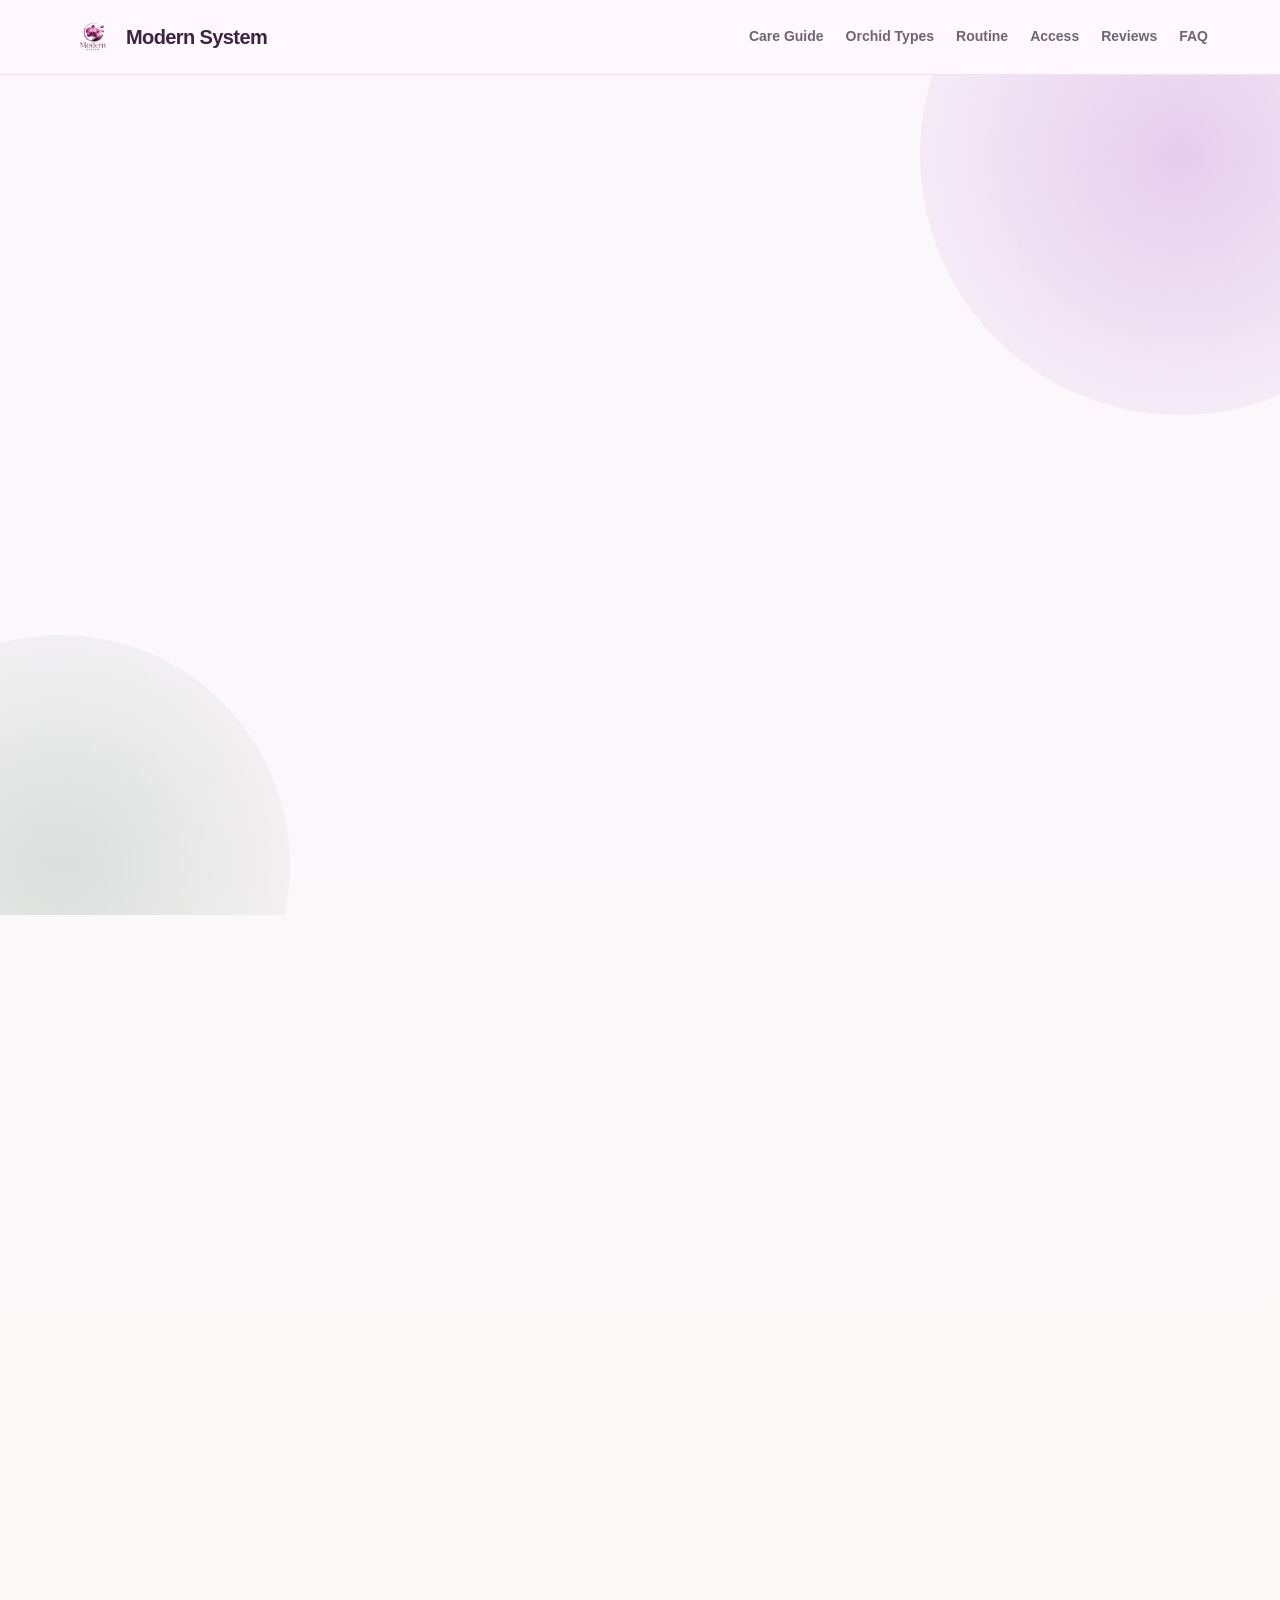
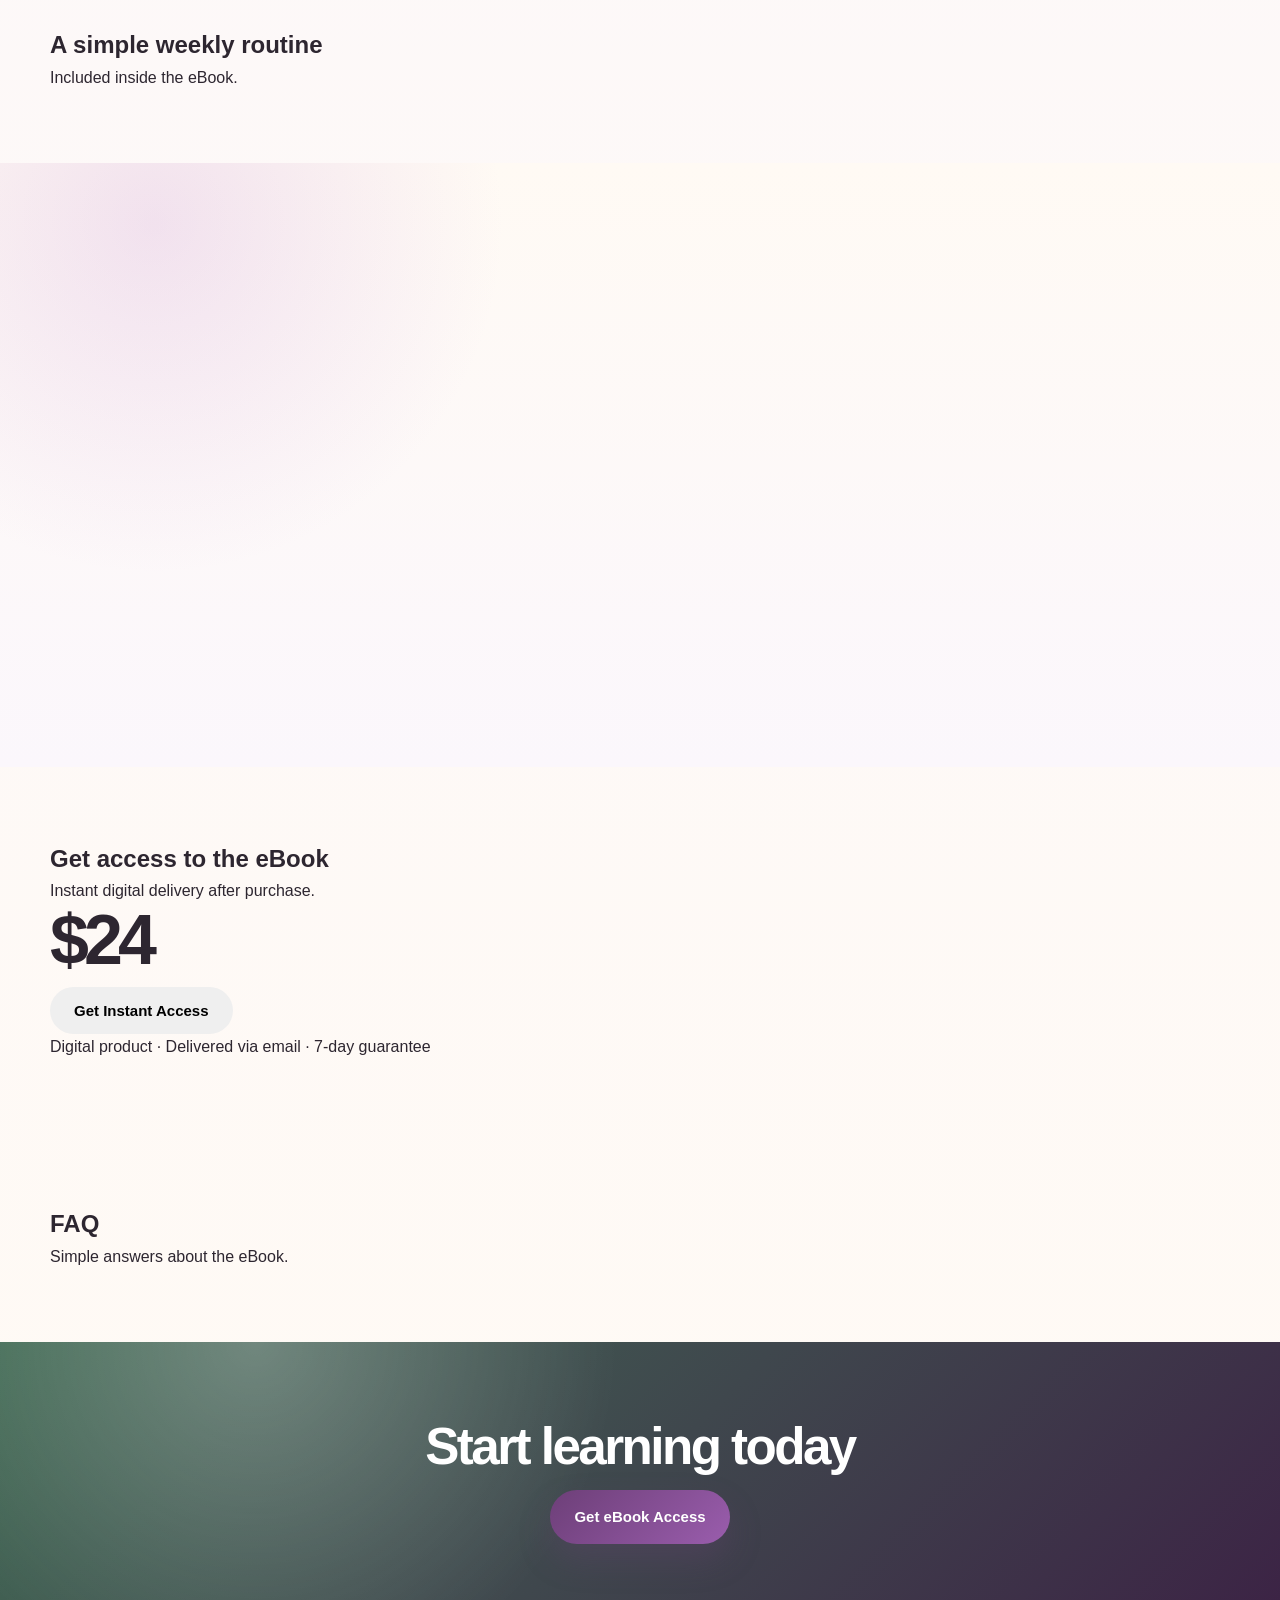
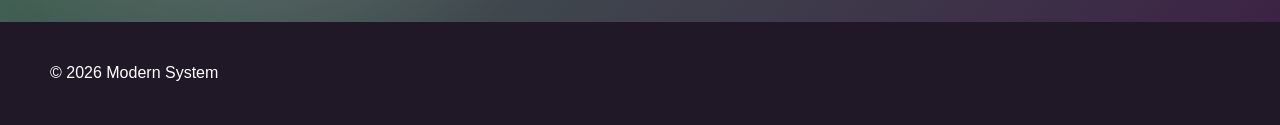
==== index.html @ da3f7a37 "Update index.html" ====
<!DOCTYPE html>
<html lang="en">
<head>
  <meta charset="UTF-8" />
  <meta name="viewport" content="width=device-width, initial-scale=1.0, viewport-fit=cover" />
  <title>Modern System</title>
  <meta name="description" content="Modern System is a digital orchid care eBook with simple and practical guidance for beginners, available for $24." />

<script type="text/javascript" src="https://www.digistore24.com/trusted-badge/45695/fvZMFjvYJldO67O/salespage"></script>

  <link rel="stylesheet" href="styles.css">
</head>

<body>
<header class="topbar">
<nav class="nav">
<a href="#" class="brand">
<img src="./logo.png" style="height:42px;">
<span>Modern System</span>
</a>

<div class="nav-links">
<a href="#care">Care Guide</a>
<a href="#types">Orchid Types</a>
<a href="#routine">Routine</a>
<a href="#access">Access</a>
<a href="#proof">Reviews</a>
<a href="#faq">FAQ</a>
</div>
</nav>
</header>

<main>

<section class="hero">
<div class="hero-inner">

<div class="reveal">
<div class="eyebrow">📘 Digital Orchid Care eBook</div>

<h1>A practical orchid care eBook inspired by classic cultivation books.</h1>

<p>
Modern System is a structured digital eBook that brings together simple orchid care principles in one clean, beginner-friendly format — helping you understand watering, light, roots, blooming, and weekly care without confusion.
</p>

<div class="hero-actions">
<a href="#access" class="btn btn-primary">Get eBook Access for $24 →</a>
<a href="#care" class="btn btn-secondary">Preview the eBook</a>
</div>

<div class="trust-row">
<div class="trust-item">
<strong>$24</strong>
<span>One-time access</span>
</div>

<div class="trust-item">
<strong>eBook</strong>
<span>Digital format</span>
</div>

<div class="trust-item">
<strong>Simple</strong>
<span>Beginner-friendly</span>
</div>
</div>
</div>

<div class="orchid-card reveal">
<div class="floating-note">
<strong>A clear eBook for everyday orchid care.</strong>
Learn the essential principles in a simple and practical routine.
</div>
</div>

</div>
</section>

<!-- CARE -->
<section id="care">
<div class="wrap">
<div class="section-title center reveal">
<h2>Essential orchid care pillars</h2>
<p>Simple foundations explained inside the eBook.</p>
</div>

<div class="grid-3">
<article class="info-card reveal"><div class="icon">☀️</div><h3>Light</h3></article>
<article class="info-card reveal"><div class="icon">💧</div><h3>Water</h3></article>
<article class="info-card reveal"><div class="icon">🌬️</div><h3>Airflow</h3></article>
<article class="info-card reveal"><div class="icon">🌿</div><h3>Roots</h3></article>
<article class="info-card reveal"><div class="icon">🌡️</div><h3>Temperature</h3></article>
<article class="info-card reveal"><div class="icon">✨</div><h3>Consistency</h3></article>
</div>
</div>
</section>

<!-- ROUTINE -->
<section id="routine">
<div class="wrap">
<h2>A simple weekly routine</h2>
<p>Included inside the eBook.</p>
</div>
</section>

<!-- SOCIAL PROOF (REINSERIDO) -->
<section id="proof" class="social-proof">
<div class="wrap">

<div class="section-title center reveal">
<h2>Real impressions from orchid lovers</h2>
<p>People using the eBook report simpler and more confident care routines.</p>
</div>

<div class="proof-stats">
<div class="proof-stat reveal"><strong>4.9/5</strong><span>Average rating</span></div>
<div class="proof-stat reveal"><strong>2,800+</strong><span>Users</span></div>
<div class="proof-stat reveal"><strong>92%</strong><span>Better routine</span></div>
<div class="proof-stat reveal"><strong>7 Days</strong><span>Learning curve</span></div>
</div>

<div class="testimonials">

<article class="testimonial-card reveal">
<div class="stars">★★★★★</div>
<p>“This eBook made everything clear. I finally understand how to care for my orchid.”</p>
<b>Emily Carter</b>
</article>

<article class="testimonial-card reveal">
<div class="stars">★★★★★</div>
<p>“The watering section alone was worth it. My plant improved a lot.”</p>
<b>Michael Reed</b>
</article>

<article class="testimonial-card reveal">
<div class="stars">★★★★★</div>
<p>“Very simple and organized. Feels like a real guide you can follow.”</p>
<b>Sophia Bennett</b>
</article>

</div>

</div>
</section>

<!-- ACCESS -->
<section id="access">
<div class="wrap">

<h2>Get access to the eBook</h2>

<p>Instant digital delivery after purchase.</p>

<div class="price">$24</div>

<button class="btn">Get Instant Access</button>

<p>Digital product · Delivered via email · 7-day guarantee</p>

</div>
</section>

<!-- FAQ -->
<section id="faq">
<div class="wrap">
<h2>FAQ</h2>
<p>Simple answers about the eBook.</p>
</div>
</section>

<!-- CTA -->
<section class="cta-band">
<div class="wrap">
<h2>Start learning today</h2>
<a href="#access" class="btn btn-primary">Get eBook Access</a>
</div>
</section>

</main>

<footer>
<div class="footer-inner">
<span>© 2026 Modern System</span>
</div>
</footer>

</body>
</html>
---- styles.css ----
:root {
      --primary: #6d3f78;
      --primary-dark: #3c2345;
      --accent: #c894d8;
      --soft: #fbf7fc;
      --cream: #fffaf4;
      --text: #2d2630;
      --muted: #6f6473;
      --white: #ffffff;
      --green: #426b55;
      --shadow: 0 20px 55px rgba(61, 35, 69, 0.14);
      --radius: 24px;
    }

    * {
      box-sizing: border-box;
      margin: 0;
      padding: 0;
    }

    html {
      scroll-behavior: smooth;
    }

    body {
      font-family: Inter, Arial, sans-serif;
      color: var(--text);
      background: linear-gradient(180deg, var(--soft), var(--cream));
      line-height: 1.65;
    }

    a {
      color: inherit;
      text-decoration: none;
    }

    .topbar {
      position: sticky;
      top: 0;
      z-index: 50;
      backdrop-filter: blur(18px);
      background: rgba(255, 250, 255, 0.86);
      border-bottom: 1px solid rgba(109, 63, 120, 0.12);
    }

    .nav {
      max-width: 1180px;
      margin: 0 auto;
      padding: 16px 22px;
      display: flex;
      align-items: center;
      justify-content: space-between;
      gap: 18px;
    }

    .brand {
      display: flex;
      align-items: center;
      gap: 12px;
      font-weight: 800;
      letter-spacing: -0.03em;
      color: var(--primary-dark);
      font-size: 20px;
    }

    .brand-mark {
      width: 42px;
      height: 42px;
      border-radius: 50%;
      display: grid;
      place-items: center;
      background: radial-gradient(circle at 30% 30%, #f5d2ff, #7a4388);
      box-shadow: 0 8px 22px rgba(109, 63, 120, 0.25);
      color: white;
      font-size: 22px;
    }

    .nav-links {
      display: flex;
      align-items: center;
      gap: 22px;
      font-size: 14px;
      color: var(--muted);
      font-weight: 600;
    }

    .nav-links a:hover {
      color: var(--primary);
    }

    .hero {
      position: relative;
      overflow: hidden;
      padding: 86px 22px 70px;
    }

    .hero::before {
      content: "";
      position: absolute;
      width: 520px;
      height: 520px;
      right: -160px;
      top: -180px;
      border-radius: 999px;
      background: radial-gradient(circle, rgba(200, 148, 216, 0.42), rgba(200, 148, 216, 0));
      pointer-events: none;
    }

    .hero::after {
      content: "";
      position: absolute;
      width: 460px;
      height: 460px;
      left: -170px;
      bottom: -180px;
      border-radius: 999px;
      background: radial-gradient(circle, rgba(66, 107, 85, 0.18), rgba(66, 107, 85, 0));
      pointer-events: none;
    }

    .hero-inner {
      max-width: 1180px;
      margin: 0 auto;
      position: relative;
      display: grid;
      grid-template-columns: 1.08fr 0.92fr;
      gap: 42px;
      align-items: center;
    }

    .eyebrow {
      display: inline-flex;
      align-items: center;
      gap: 8px;
      padding: 8px 14px;
      border-radius: 999px;
      background: rgba(109, 63, 120, 0.09);
      color: var(--primary);
      font-weight: 800;
      font-size: 13px;
      margin-bottom: 18px;
    }

    h1 {
      font-size: clamp(42px, 6vw, 72px);
      line-height: 0.96;
      letter-spacing: -0.07em;
      color: var(--primary-dark);
      margin-bottom: 22px;
    }

    .hero p {
      font-size: 19px;
      color: var(--muted);
      max-width: 650px;
      margin-bottom: 28px;
    }

    .hero-actions {
      display: flex;
      gap: 14px;
      flex-wrap: wrap;
      align-items: center;
      margin-bottom: 34px;
    }

    .btn {
      border: none;
      cursor: pointer;
      border-radius: 999px;
      padding: 15px 24px;
      font-weight: 800;
      font-size: 15px;
      display: inline-flex;
      align-items: center;
      gap: 9px;
      transition: transform .2s ease, box-shadow .2s ease, background .2s ease;
    }

    .btn:hover {
      transform: translateY(-2px);
    }

    .btn-primary {
      background: linear-gradient(135deg, var(--primary), #9a5dad);
      color: white;
      box-shadow: 0 16px 32px rgba(109, 63, 120, 0.28);
    }

    .btn-secondary {
      background: white;
      color: var(--primary-dark);
      border: 1px solid rgba(109, 63, 120, 0.14);
    }

    .trust-row {
      display: grid;
      grid-template-columns: repeat(3, minmax(0, 1fr));
      gap: 14px;
      max-width: 650px;
    }

    .trust-item {
      background: rgba(255, 255, 255, 0.75);
      border: 1px solid rgba(109, 63, 120, 0.10);
      padding: 16px;
      border-radius: 18px;
      box-shadow: 0 10px 30px rgba(61, 35, 69, 0.07);
    }

    .trust-item strong {
      display: block;
      color: var(--primary-dark);
      font-size: 20px;
      line-height: 1;
      margin-bottom: 6px;
    }

    .trust-item span {
      color: var(--muted);
      font-size: 13px;
      font-weight: 600;
    }

    .orchid-card {
      position: relative;
      min-height: 560px;
      border-radius: 36px;
      background:
        linear-gradient(180deg, rgba(255,255,255,0.20), rgba(255,255,255,0)),
        radial-gradient(circle at 50% 10%, #f6d7ff, #8f56a0 45%, #44264e 100%);
      box-shadow: var(--shadow);
      overflow: hidden;
      display: grid;
      place-items: center;
      padding: 24px;
    }

    .orchid-illustration {
      position: relative;
      width: min(360px, 90%);
      height: 430px;
    }

    .stem {
      position: absolute;
      width: 7px;
      height: 330px;
      background: linear-gradient(#9cc4a9, #315d43);
      left: 50%;
      bottom: 30px;
      transform: translateX(-50%) rotate(-5deg);
      border-radius: 999px;
    }

    .leaf {
      position: absolute;
      width: 150px;
      height: 58px;
      background: linear-gradient(135deg, #588866, #264d38);
      border-radius: 100% 0 100% 0;
      bottom: 70px;
      left: 45px;
      transform: rotate(-18deg);
      box-shadow: 0 16px 30px rgba(0,0,0,.18);
    }

    .leaf.two {
      left: auto;
      right: 50px;
      bottom: 112px;
      transform: rotate(205deg);
    }

    .flower {
      position: absolute;
      width: 176px;
      height: 176px;
      left: 50%;
      transform: translateX(-50%);
      top: 42px;
      animation: float 4s ease-in-out infinite;
    }

    .flower.small {
      transform: translateX(-50%) scale(.72);
      top: 220px;
      left: 68%;
      animation-delay: .8s;
    }

    .petal {
      position: absolute;
      width: 84px;
      height: 116px;
      background: radial-gradient(circle at 45% 35%, #fff, #f0b8ff 55%, #a75db6);
      border-radius: 80% 20% 80% 20%;
      left: 45px;
      top: 15px;
      transform-origin: 50% 80%;
      box-shadow: inset 0 -12px 26px rgba(107, 43, 122, 0.18);
    }

    .p1 { transform: rotate(0deg) translateY(-32px); }
    .p2 { transform: rotate(72deg) translateY(-32px); }
    .p3 { transform: rotate(144deg) translateY(-32px); }
    .p4 { transform: rotate(216deg) translateY(-32px); }
    .p5 { transform: rotate(288deg) translateY(-32px); }

    .flower-center {
      position: absolute;
      width: 54px;
      height: 54px;
      border-radius: 50%;
      background: radial-gradient(circle, #ffd6ec, #7a2d8d);
      left: 61px;
      top: 63px;
      border: 4px solid rgba(255,255,255,.65);
    }

    @keyframes float {
      0%, 100% { transform: translateX(-50%) translateY(0); }
      50% { transform: translateX(-50%) translateY(-12px); }
    }

    .floating-note {
      position: absolute;
      left: 24px;
      bottom: 24px;
      right: 24px;
      border-radius: 22px;
      padding: 18px;
      background: rgba(255,255,255,.87);
      backdrop-filter: blur(14px);
      box-shadow: 0 18px 35px rgba(0,0,0,.18);
      color: var(--primary-dark);
    }

    .floating-note strong {
      display: block;
      margin-bottom: 4px;
    }

    section {
      padding: 72px 22px;
    }

    .wrap {
      max-width: 1180px;
      margin: 0 auto;
    }

    .section-title {
      max-width: 760px;
      margin-bottom: 34px;
    }

    .section-title.center {
      text-align: center;
      margin: 0 auto 38px;
    }

    .section-title h2 {
      color: var(--primary-dark);
      font-size: clamp(30px, 4vw, 48px);
      line-height: 1.05;
      letter-spacing: -0.045em;
      margin-bottom: 14px;
    }

    .section-title p {
      color: var(--muted);
      font-size: 17px;
    }

    .grid-3 {
      display: grid;
      grid-template-columns: repeat(3, 1fr);
      gap: 22px;
    }

    .info-card {
      background: white;
      border-radius: var(--radius);
      padding: 28px;
      box-shadow: 0 14px 38px rgba(61, 35, 69, 0.08);
      border: 1px solid rgba(109, 63, 120, 0.08);
      transition: transform .2s ease, box-shadow .2s ease;
    }

    .info-card:hover {
      transform: translateY(-5px);
      box-shadow: var(--shadow);
    }

    .icon {
      width: 52px;
      height: 52px;
      border-radius: 16px;
      display: grid;
      place-items: center;
      background: rgba(109, 63, 120, 0.10);
      color: var(--primary);
      font-size: 25px;
      margin-bottom: 18px;
    }

    .info-card h3 {
      color: var(--primary-dark);
      font-size: 21px;
      margin-bottom: 8px;
      letter-spacing: -0.02em;
    }

    .info-card p {
      color: var(--muted);
      font-size: 15px;
    }

    .split {
      display: grid;
      grid-template-columns: .9fr 1.1fr;
      gap: 34px;
      align-items: center;
    }

    .panel {
      background: white;
      border-radius: 32px;
      padding: 34px;
      box-shadow: var(--shadow);
      border: 1px solid rgba(109, 63, 120, 0.08);
    }

    .check-list {
      display: grid;
      gap: 16px;
      margin-top: 22px;
    }

    .check {
      display: grid;
      grid-template-columns: 34px 1fr;
      gap: 12px;
      align-items: start;
      color: var(--muted);
    }

    .check b {
      color: var(--text);
    }

    .check span:first-child {
      width: 34px;
      height: 34px;
      border-radius: 50%;
      background: rgba(66, 107, 85, 0.12);
      color: var(--green);
      display: grid;
      place-items: center;
      font-weight: 900;
    }

    .timeline {
      display: grid;
      gap: 18px;
    }

    .step {
      display: grid;
      grid-template-columns: 64px 1fr;
      gap: 18px;
      align-items: start;
      background: rgba(255,255,255,.78);
      border: 1px solid rgba(109, 63, 120, 0.10);
      border-radius: 22px;
      padding: 20px;
    }

    .number {
      width: 54px;
      height: 54px;
      border-radius: 18px;
      display: grid;
      place-items: center;
      background: linear-gradient(135deg, var(--primary), #a96fbb);
      color: white;
      font-weight: 900;
      box-shadow: 0 12px 22px rgba(109, 63, 120, 0.25);
    }

    .step h3 {
      color: var(--primary-dark);
      margin-bottom: 4px;
      font-size: 19px;
    }

    .step p {
      color: var(--muted);
      font-size: 15px;
    }

    .species {
      background: linear-gradient(135deg, #392142, #6d3f78);
      color: white;
    }

    .species .section-title h2,
    .species .section-title p {
      color: white;
    }

    .species-grid {
      display: grid;
      grid-template-columns: repeat(4, 1fr);
      gap: 18px;
    }

    .species-card {
      background: rgba(255,255,255,.10);
      border: 1px solid rgba(255,255,255,.18);
      border-radius: 24px;
      padding: 24px;
      backdrop-filter: blur(12px);
    }

    .species-card .emoji {
      font-size: 34px;
      margin-bottom: 14px;
    }

    .species-card h3 {
      font-size: 19px;
      margin-bottom: 8px;
    }

    .species-card p {
      color: rgba(255,255,255,.78);
      font-size: 14px;
    }



    .access-section {
      background:
        radial-gradient(circle at 80% 10%, rgba(200, 148, 216, 0.20), transparent 30%),
        linear-gradient(180deg, #ffffff, #fbf7fc);
    }

    .access-box {
      max-width: 980px;
      margin: 0 auto;
      background: white;
      border-radius: 34px;
      box-shadow: var(--shadow);
      border: 1px solid rgba(109, 63, 120, 0.10);
      overflow: hidden;
      display: grid;
      grid-template-columns: 1fr 0.9fr;
    }

    .access-content {
      padding: 42px;
    }

    .access-content h2 {
      color: var(--primary-dark);
      font-size: clamp(32px, 4vw, 48px);
      line-height: 1.05;
      letter-spacing: -0.05em;
      margin-bottom: 14px;
    }

    .access-content p {
      color: var(--muted);
      font-size: 16px;
      margin-bottom: 22px;
    }

    .access-list {
      display: grid;
      gap: 13px;
      margin-top: 20px;
    }

    .access-list div {
      display: grid;
      grid-template-columns: 30px 1fr;
      gap: 10px;
      color: var(--muted);
      font-size: 15px;
      align-items: start;
    }

    .access-list span {
      width: 30px;
      height: 30px;
      border-radius: 50%;
      background: rgba(66, 107, 85, 0.12);
      color: var(--green);
      display: grid;
      place-items: center;
      font-weight: 900;
    }

    .price-panel {
      padding: 42px;
      background:
        radial-gradient(circle at 30% 10%, rgba(255,255,255,.28), transparent 32%),
        linear-gradient(135deg, var(--primary), #9a5dad);
      color: white;
      display: flex;
      flex-direction: column;
      justify-content: center;
    }

    .price-label {
      display: inline-flex;
      width: fit-content;
      padding: 8px 12px;
      border-radius: 999px;
      background: rgba(255,255,255,.14);
      border: 1px solid rgba(255,255,255,.20);
      font-size: 13px;
      font-weight: 800;
      margin-bottom: 18px;
    }

    .price {
      font-size: 70px;
      line-height: 1;
      font-weight: 900;
      letter-spacing: -0.07em;
      margin-bottom: 12px;
    }

    .price-panel p {
      color: rgba(255,255,255,.82);
      margin-bottom: 24px;
    }

    .price-panel .btn {
      justify-content: center;
      background: white;
      color: var(--primary);
      box-shadow: 0 18px 36px rgba(0,0,0,.18);
    }

    .safe-note {
      margin-top: 16px;
      color: rgba(255,255,255,.75);
      font-size: 13px;
      text-align: center;
    }

    .social-proof {
      background:
        radial-gradient(circle at 12% 10%, rgba(200, 148, 216, 0.24), transparent 28%),
        linear-gradient(180deg, #fffaf4, #fbf7fc);
    }

    .proof-stats {
      display: grid;
      grid-template-columns: repeat(4, 1fr);
      gap: 16px;
      margin-bottom: 30px;
    }

    .proof-stat {
      background: white;
      border-radius: 22px;
      padding: 22px;
      text-align: center;
      border: 1px solid rgba(109, 63, 120, 0.10);
      box-shadow: 0 14px 36px rgba(61, 35, 69, 0.07);
    }

    .proof-stat strong {
      display: block;
      color: var(--primary-dark);
      font-size: 30px;
      line-height: 1;
      letter-spacing: -0.04em;
      margin-bottom: 8px;
    }

    .proof-stat span {
      color: var(--muted);
      font-size: 13px;
      font-weight: 700;
    }

    .testimonials {
      display: grid;
      grid-template-columns: repeat(3, 1fr);
      gap: 22px;
    }

    .testimonial-card {
      position: relative;
      background: white;
      border-radius: 26px;
      padding: 26px;
      border: 1px solid rgba(109, 63, 120, 0.10);
      box-shadow: 0 18px 45px rgba(61, 35, 69, 0.08);
      overflow: hidden;
    }

    .testimonial-card::before {
      content: "“";
      position: absolute;
      right: 20px;
      top: -18px;
      color: rgba(109, 63, 120, 0.10);
      font-size: 110px;
      font-family: Georgia, serif;
      line-height: 1;
    }

    .stars {
      color: #c48a2c;
      letter-spacing: 2px;
      font-size: 15px;
      margin-bottom: 14px;
    }

    .testimonial-card p {
      color: var(--muted);
      font-size: 15px;
      position: relative;
      z-index: 1;
      margin-bottom: 20px;
    }

    .customer {
      display: flex;
      align-items: center;
      gap: 12px;
      position: relative;
      z-index: 1;
    }

    .avatar {
      width: 48px;
      height: 48px;
      border-radius: 50%;
      display: grid;
      place-items: center;
      color: white;
      font-weight: 900;
      background: linear-gradient(135deg, var(--primary), var(--accent));
      box-shadow: 0 10px 20px rgba(109, 63, 120, 0.22);
    }

    .customer b {
      display: block;
      color: var(--primary-dark);
      line-height: 1.1;
    }

    .customer span {
      color: var(--muted);
      font-size: 13px;
    }

    .proof-highlight {
      margin-top: 24px;
      padding: 24px;
      border-radius: 26px;
      background: linear-gradient(135deg, rgba(109, 63, 120, 0.10), rgba(66, 107, 85, 0.10));
      border: 1px solid rgba(109, 63, 120, 0.12);
      display: grid;
      grid-template-columns: 56px 1fr;
      gap: 16px;
      align-items: center;
    }

    .proof-highlight-icon {
      width: 56px;
      height: 56px;
      border-radius: 18px;
      display: grid;
      place-items: center;
      background: white;
      color: var(--primary);
      font-size: 27px;
      box-shadow: 0 12px 26px rgba(61, 35, 69, 0.08);
    }

    .proof-highlight strong {
      color: var(--primary-dark);
      display: block;
      margin-bottom: 4px;
      font-size: 18px;
    }

    .proof-highlight p {
      color: var(--muted);
      font-size: 15px;
      margin: 0;
    }

    .faq {
      display: grid;
      gap: 14px;
      max-width: 880px;
      margin: 0 auto;
    }

    .faq-item {
      background: white;
      border-radius: 20px;
      border: 1px solid rgba(109, 63, 120, 0.10);
      box-shadow: 0 12px 30px rgba(61, 35, 69, 0.06);
      overflow: hidden;
    }

    .faq-question {
      width: 100%;
      background: none;
      border: none;
      padding: 20px 22px;
      text-align: left;
      color: var(--primary-dark);
      font-size: 16px;
      font-weight: 900;
      cursor: pointer;
      display: flex;
      justify-content: space-between;
      gap: 14px;
    }

    .faq-answer {
      display: none;
      padding: 0 22px 22px;
      color: var(--muted);
      font-size: 15px;
    }

    .faq-item.active .faq-answer {
      display: block;
    }

    .cta-band {
      padding: 78px 22px;
      background:
        radial-gradient(circle at 20% 0%, rgba(255,255,255,.25), transparent 34%),
        linear-gradient(135deg, var(--green), var(--primary-dark));
      color: white;
      text-align: center;
    }

    .cta-band h2 {
      font-size: clamp(32px, 4vw, 52px);
      letter-spacing: -0.05em;
      line-height: 1.05;
      max-width: 820px;
      margin: 0 auto 16px;
    }

    .cta-band p {
      max-width: 720px;
      margin: 0 auto 26px;
      color: rgba(255,255,255,.82);
      font-size: 17px;
    }

    footer {
      background: #211827;
      color: white;
      padding: 38px 22px;
    }

    .footer-inner {
      max-width: 1180px;
      margin: 0 auto;
      display: flex;
      align-items: center;
      justify-content: space-between;
      gap: 22px;
      flex-wrap: wrap;
    }

    .footer-links {
      display: flex;
      gap: 18px;
      flex-wrap: wrap;
    }

    .footer-links button {
      background: none;
      border: none;
      color: #e7c9ef;
      cursor: pointer;
      font-weight: 700;
    }

    .footer-links button:hover {
      color: white;
    }

    .copy {
      color: rgba(255,255,255,.62);
      font-size: 14px;
      margin-top: 6px;
    }

    .modal {
      position: fixed;
      inset: 0;
      display: none;
      align-items: center;
      justify-content: center;
      background: rgba(22, 14, 26, .72);
      z-index: 100;
      padding: 20px;
    }

    .modal.show {
      display: flex;
    }

    .modal-box {
      width: min(820px, 100%);
      max-height: 82vh;
      overflow-y: auto;
      background: white;
      border-radius: 24px;
      padding: 30px;
      box-shadow: 0 30px 90px rgba(0,0,0,.35);
    }

    .modal-head {
      display: flex;
      justify-content: space-between;
      gap: 20px;
      align-items: start;
      margin-bottom: 14px;
    }

    .modal-head h2 {
      color: var(--primary-dark);
      letter-spacing: -0.03em;
    }

    .close {
      border: none;
      background: rgba(109, 63, 120, .10);
      color: var(--primary-dark);
      width: 38px;
      height: 38px;
      border-radius: 50%;
      cursor: pointer;
      font-weight: 900;
    }

    .modal-body {
      color: var(--muted);
      font-size: 15px;
    }

    .modal-body h3 {
      color: var(--primary-dark);
      margin: 18px 0 6px;
    }

    .reveal {
      opacity: 0;
      transform: translateY(18px);
      transition: all .7s ease;
    }

    .reveal.visible {
      opacity: 1;
      transform: translateY(0);
    }

    @media (max-width: 930px) {
      .hero-inner,
      .split {
        grid-template-columns: 1fr;
      }

      .orchid-card {
        min-height: 480px;
      }

      .grid-3,
      .species-grid {
        grid-template-columns: repeat(2, 1fr);
      }

      .nav-links {
        display: none;
      }

      .proof-stats {
        grid-template-columns: repeat(2, 1fr);
      }

      .testimonials {
        grid-template-columns: 1fr;
      }

    }

    @media (max-width: 620px) {
      .hero {
        padding-top: 56px;
      }

      .trust-row,
      .grid-3,
      .species-grid {
        grid-template-columns: 1fr;
      }

      .panel {
        padding: 24px;
      }

      .step {
        grid-template-columns: 1fr;
      }


      .proof-stats {
        grid-template-columns: 1fr;
      }

      .proof-highlight {
        grid-template-columns: 1fr;
      }

      .footer-inner {
        display: block;
      }

      .footer-links {
        margin-top: 18px;
      }
    }
  
    /* =========================
       RESPONSIVE OPTIMIZATION
       Desktop + Tablet + Mobile
       ========================= */

    img {
      max-width: 100%;
      height: auto;
    }

    .brand img {
      max-height: 46px;
      object-fit: contain;
    }

    @media (min-width: 1180px) {
      .hero {
        min-height: 760px;
        display: flex;
        align-items: center;
      }

      .wrap,
      .hero-inner,
      .nav,
      .footer-inner {
        width: 100%;
      }
    }

    @media (max-width: 1024px) {
      .hero {
        padding: 70px 22px 58px;
      }

      .hero-inner {
        grid-template-columns: 1fr;
        gap: 36px;
      }

      .orchid-card {
        max-width: 620px;
        width: 100%;
        margin: 0 auto;
      }

      .split {
        grid-template-columns: 1fr;
      }

      .grid-3 {
        grid-template-columns: repeat(2, 1fr);
      }

      .species-grid {
        grid-template-columns: repeat(2, 1fr);
      }

      .testimonials {
        grid-template-columns: 1fr;
      }

      .access-box {
        grid-template-columns: 1fr;
      }

      .price-panel {
        text-align: center;
      }

      .price-label {
        margin-left: auto;
        margin-right: auto;
      }
    }

    @media (max-width: 768px) {
      .nav {
        padding: 12px 16px;
      }

      .brand {
        font-size: 16px;
        gap: 8px;
      }

      .brand img {
        max-height: 38px !important;
      }

      .nav-links {
        display: none;
      }

      .hero {
        padding: 46px 16px 46px;
      }

      h1 {
        font-size: 42px;
        line-height: 1.02;
        letter-spacing: -0.055em;
      }

      .hero p {
        font-size: 16px;
      }

      .hero-actions {
        display: grid;
        grid-template-columns: 1fr;
        width: 100%;
      }

      .btn {
        width: 100%;
        justify-content: center;
        text-align: center;
      }

      .trust-row,
      .proof-stats,
      .grid-3,
      .species-grid {
        grid-template-columns: 1fr;
      }

      section {
        padding: 54px 16px;
      }

      .section-title h2,
      .access-content h2,
      .cta-band h2 {
        font-size: 32px;
        line-height: 1.08;
      }

      .section-title p {
        font-size: 15px;
      }

      .panel,
      .access-content,
      .price-panel {
        padding: 26px;
      }

      .access-box {
        border-radius: 24px;
      }

      .price {
        font-size: 56px;
      }

      .orchid-card {
        min-height: 420px;
        border-radius: 26px;
      }

      .orchid-illustration {
        transform: scale(0.82);
      }

      .floating-note {
        left: 14px;
        right: 14px;
        bottom: 14px;
        padding: 14px;
        font-size: 14px;
      }

      .step {
        grid-template-columns: 1fr;
        gap: 12px;
      }

      .proof-highlight {
        grid-template-columns: 1fr;
        text-align: left;
      }

      .footer-inner {
        display: grid;
        gap: 20px;
      }

      .footer-links {
        display: grid;
        grid-template-columns: 1fr;
        gap: 12px;
      }

      .footer-links button {
        text-align: left;
        padding: 8px 0;
      }

      .modal-box {
        padding: 22px;
        border-radius: 18px;
      }
    }

    @media (max-width: 420px) {
      .brand span:last-child {
        font-size: 15px;
      }

      h1 {
        font-size: 36px;
      }

      .hero p,
      .access-content p,
      .price-panel p,
      .cta-band p {
        font-size: 15px;
      }

      .trust-item,
      .info-card,
      .species-card,
      .testimonial-card,
      .proof-stat {
        padding: 20px;
        border-radius: 20px;
      }

      .orchid-card {
        min-height: 370px;
      }

      .orchid-illustration {
        transform: scale(0.70);
      }

      .price {
        font-size: 48px;
      }

      .faq-question {
        font-size: 15px;
        padding: 18px;
      }

      .faq-answer {
        padding: 0 18px 18px;
      }
    }

  

/* Layout hotfix: prevent orchid illustration styles from affecting content sections */
.section-title,
.section-title.center,
.reveal,
.faq,
.social-proof,
.access-section {
  position: relative;
}

.flower .flower-center {
  position: absolute;
}
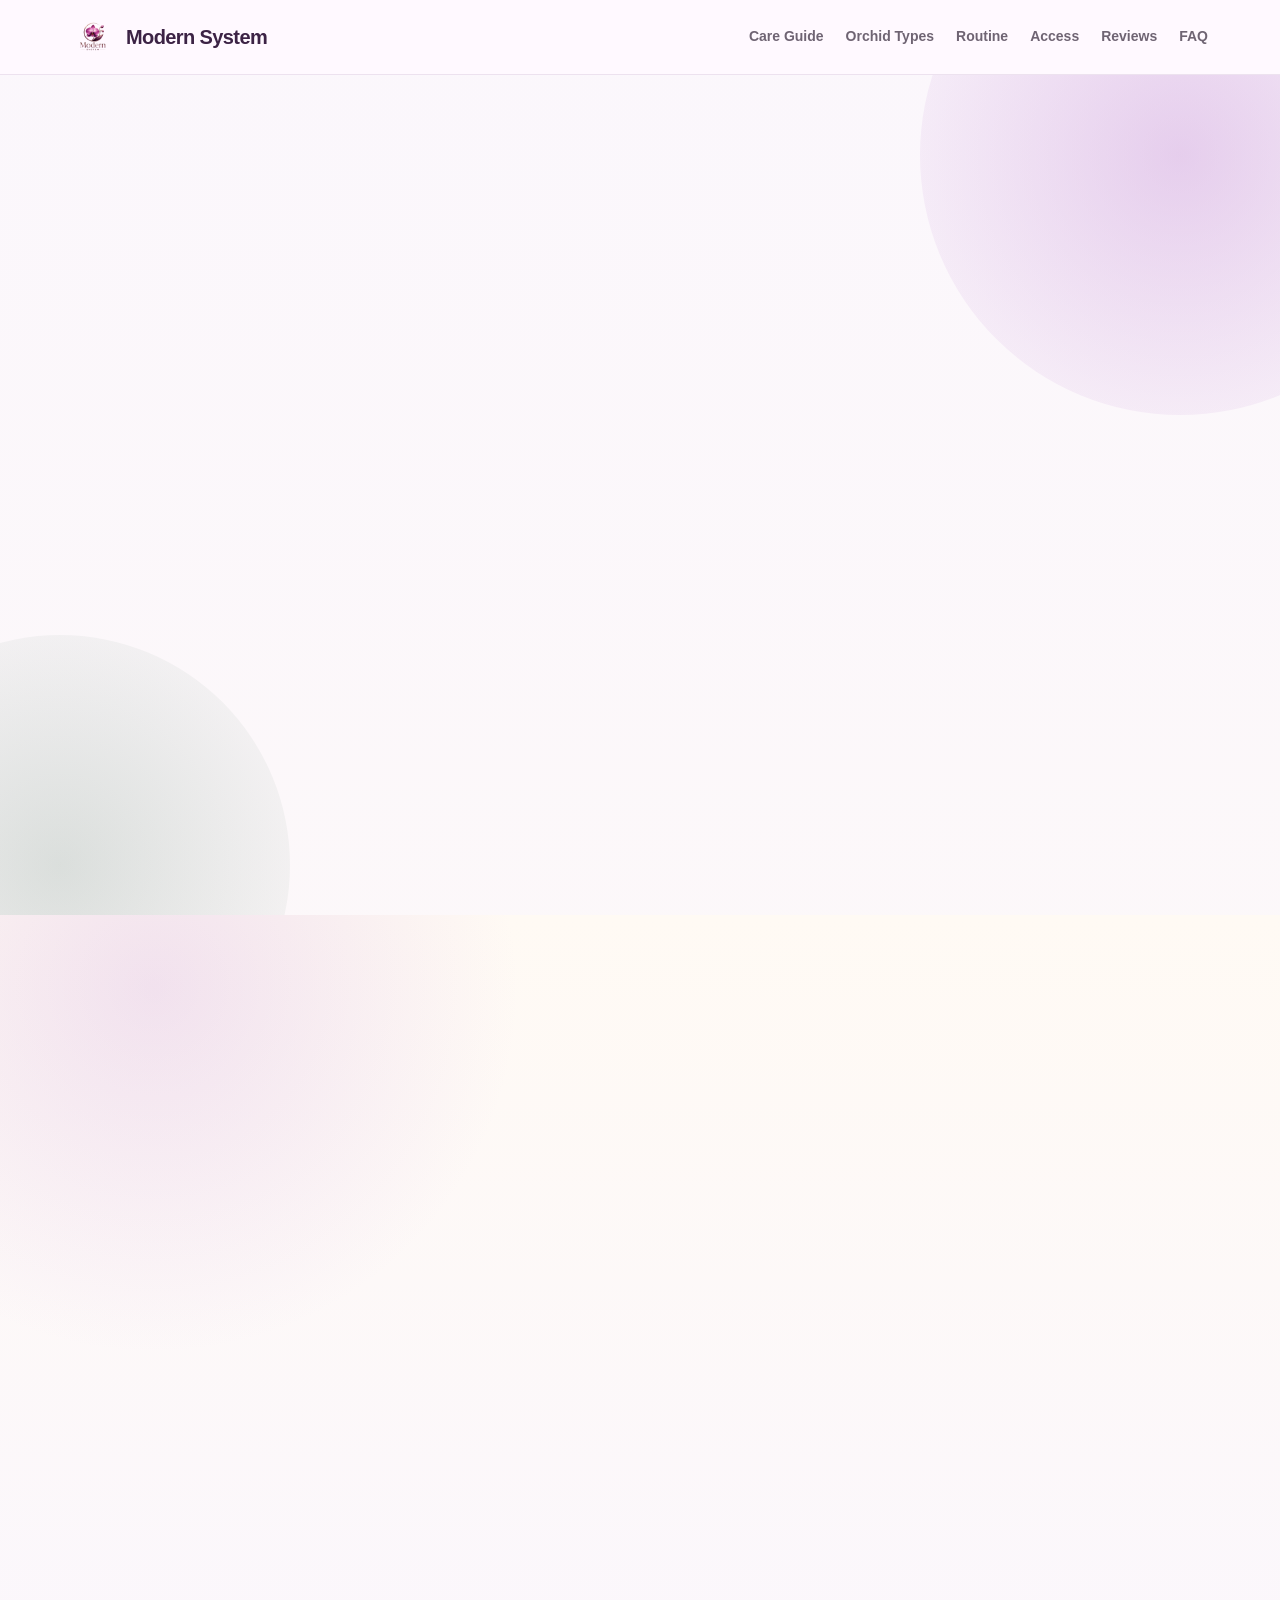
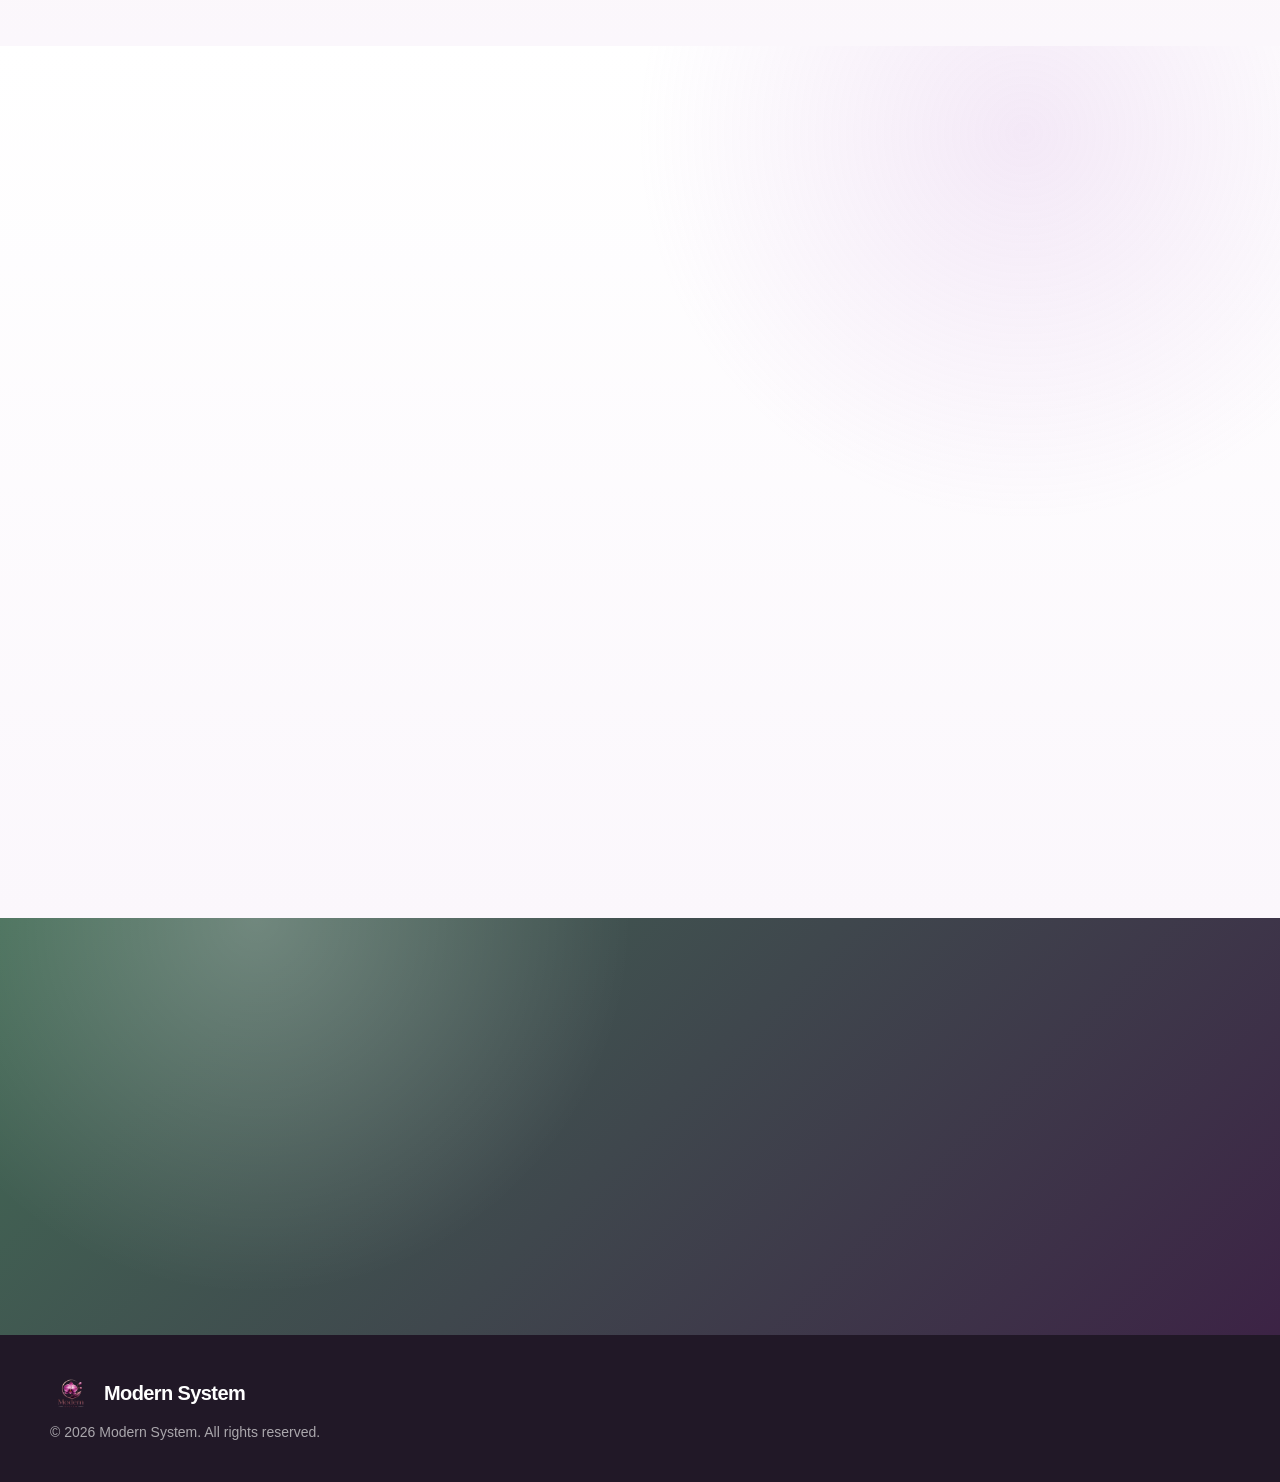
==== commit 77147294: "Update index.html" ====
--- a/index.html
+++ b/index.html
@@ -62,7 +62,7 @@
 
 <div class="trust-item">
 <strong>Simple</strong>
-<span>Beginner-friendly</span>
+<span>Beginner-friendly lessons</span>
 </div>
 </div>
 </div>
@@ -77,104 +77,141 @@
 </div>
 </section>
 
-<!-- CARE -->
-<section id="care">
-<div class="wrap">
-<div class="section-title center reveal">
-<h2>Essential orchid care pillars</h2>
-<p>Simple foundations explained inside the eBook.</p>
-</div>
-
-<div class="grid-3">
-<article class="info-card reveal"><div class="icon">☀️</div><h3>Light</h3></article>
-<article class="info-card reveal"><div class="icon">💧</div><h3>Water</h3></article>
-<article class="info-card reveal"><div class="icon">🌬️</div><h3>Airflow</h3></article>
-<article class="info-card reveal"><div class="icon">🌿</div><h3>Roots</h3></article>
-<article class="info-card reveal"><div class="icon">🌡️</div><h3>Temperature</h3></article>
-<article class="info-card reveal"><div class="icon">✨</div><h3>Consistency</h3></article>
-</div>
-</div>
-</section>
-
-<!-- ROUTINE -->
-<section id="routine">
-<div class="wrap">
-<h2>A simple weekly routine</h2>
-<p>Included inside the eBook.</p>
-</div>
-</section>
-
-<!-- SOCIAL PROOF (REINSERIDO) -->
+<!-- 🔥 PROVA SOCIAL ADICIONADA -->
 <section id="proof" class="social-proof">
 <div class="wrap">
 
 <div class="section-title center reveal">
 <h2>Real impressions from orchid lovers</h2>
-<p>People using the eBook report simpler and more confident care routines.</p>
+<p>
+People who accessed the eBook report clearer understanding and more consistent care routines.
+</p>
 </div>
 
 <div class="proof-stats">
-<div class="proof-stat reveal"><strong>4.9/5</strong><span>Average rating</span></div>
-<div class="proof-stat reveal"><strong>2,800+</strong><span>Users</span></div>
-<div class="proof-stat reveal"><strong>92%</strong><span>Better routine</span></div>
-<div class="proof-stat reveal"><strong>7 Days</strong><span>Learning curve</span></div>
+<div class="proof-stat reveal">
+<strong>4.9/5</strong>
+<span>Average satisfaction</span>
+</div>
+
+<div class="proof-stat reveal">
+<strong>2,800+</strong>
+<span>Users reached</span>
+</div>
+
+<div class="proof-stat reveal">
+<strong>92%</strong>
+<span>Improved routine</span>
+</div>
+
+<div class="proof-stat reveal">
+<strong>7 Days</strong>
+<span>Learning clarity</span>
+</div>
 </div>
 
 <div class="testimonials">
 
 <article class="testimonial-card reveal">
 <div class="stars">★★★★★</div>
-<p>“This eBook made everything clear. I finally understand how to care for my orchid.”</p>
+<p>
+“I always struggled with orchids, but this eBook made everything finally make sense.”
+</p>
+<div class="customer">
 <b>Emily Carter</b>
+<span>Home plant enthusiast</span>
+</div>
 </article>
 
 <article class="testimonial-card reveal">
 <div class="stars">★★★★★</div>
-<p>“The watering section alone was worth it. My plant improved a lot.”</p>
+<p>
+“The watering section alone changed how I take care of my plant. Huge difference.”
+</p>
+<div class="customer">
 <b>Michael Reed</b>
+<span>Beginner orchid owner</span>
+</div>
 </article>
 
 <article class="testimonial-card reveal">
 <div class="stars">★★★★★</div>
-<p>“Very simple and organized. Feels like a real guide you can follow.”</p>
+<p>
+“Very clean and easy to follow. It feels like a real structured guide.”
+</p>
+<div class="customer">
 <b>Sophia Bennett</b>
+<span>Indoor plant lover</span>
+</div>
 </article>
 
 </div>
 
-</div>
-</section>
-
-<!-- ACCESS -->
-<section id="access">
+<div class="proof-highlight reveal">
+<div class="proof-highlight-icon">✓</div>
+<div>
+<strong>Designed to make orchid care feel simple again.</strong>
+<p>
+The eBook structure helps remove confusion and gives a clear path to follow.
+</p>
+</div>
+</div>
+
+</div>
+</section>
+
+<!-- ACCESS (SEU ORIGINAL, INTACTO) -->
+<section id="access" class="access-section">
 <div class="wrap">
-
-<h2>Get access to the eBook</h2>
-
-<p>Instant digital delivery after purchase.</p>
+<div class="access-box reveal">
+
+<div class="access-content">
+<div class="eyebrow">📘 Digital Orchid Care eBook</div>
+
+<h2>Get access to the Modern System eBook.</h2>
+
+<p>
+A structured digital eBook inspired by traditional orchid cultivation books — simplified for everyday people who want to care for orchids at home with more confidence.
+</p>
+
+<div class="access-list">
+<div><span>✓</span><p>Step-by-step orchid care principles in eBook format.</p></div>
+<div><span>✓</span><p>Simple explanations about watering, light, roots, airflow, and blooming.</p></div>
+<div><span>✓</span><p>Common orchid mistakes and how to avoid them.</p></div>
+<div><span>✓</span><p>Weekly routine you can follow easily.</p></div>
+<div><span>✓</span><p>Organized, book-style learning.</p></div>
+</div>
+</div>
+
+<div class="price-panel">
+<div class="price-label">Digital eBook · One-time access</div>
 
 <div class="price">$24</div>
 
-<button class="btn">Get Instant Access</button>
-
-<p>Digital product · Delivered via email · 7-day guarantee</p>
-
-</div>
-</section>
-
-<!-- FAQ -->
-<section id="faq">
-<div class="wrap">
-<h2>FAQ</h2>
-<p>Simple answers about the eBook.</p>
-</div>
-</section>
-
-<!-- CTA -->
+<p>
+Instant access to the complete Modern System orchid care eBook. Delivered digitally after purchase.
+</p>
+
+<button type="button" class="btn no-redirect" id="getInstantAccessBtn">
+Get Instant Access
+</button>
+
+<div class="safe-note">
+7-day satisfaction guarantee · Beginner-friendly · Digital delivery via email
+</div>
+</div>
+
+</div>
+</div>
+</section>
+
 <section class="cta-band">
-<div class="wrap">
-<h2>Start learning today</h2>
-<a href="#access" class="btn btn-primary">Get eBook Access</a>
+<div class="wrap reveal">
+<h2>Start learning orchid care with this eBook today.</h2>
+<p>
+Get access to the Modern System eBook for $24 and learn the simple foundations behind healthy orchid care.
+</p>
+<a href="#access" class="btn btn-primary">Get eBook Access for $24</a>
 </div>
 </section>
 
@@ -182,9 +219,16 @@
 
 <footer>
 <div class="footer-inner">
-<span>© 2026 Modern System</span>
+<div>
+<div class="brand" style="color:white;">
+<img src="./logo.png" style="height:42px;">
+<span>Modern System</span>
+</div>
+<div class="copy">© 2026 Modern System. All rights reserved.</div>
+</div>
 </div>
 </footer>
 
+<script src="script.js"></script>
 </body>
 </html>
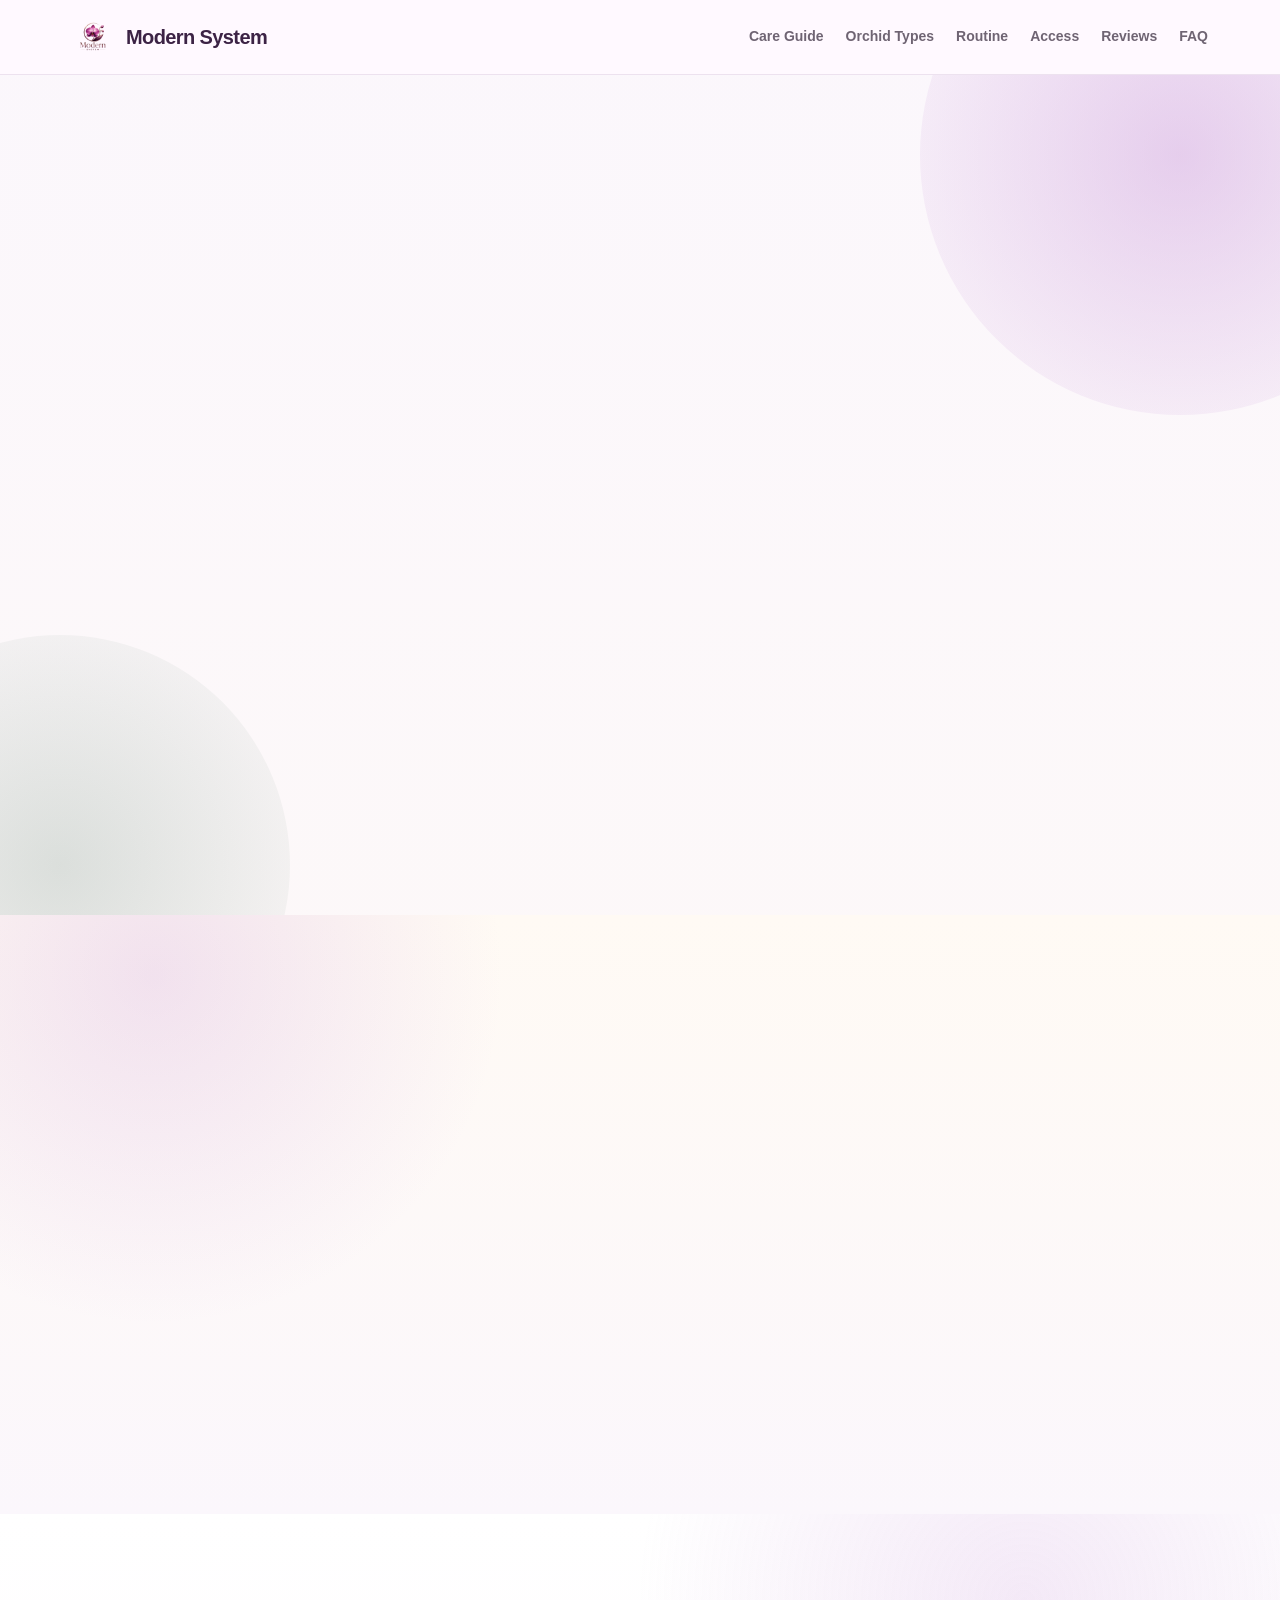
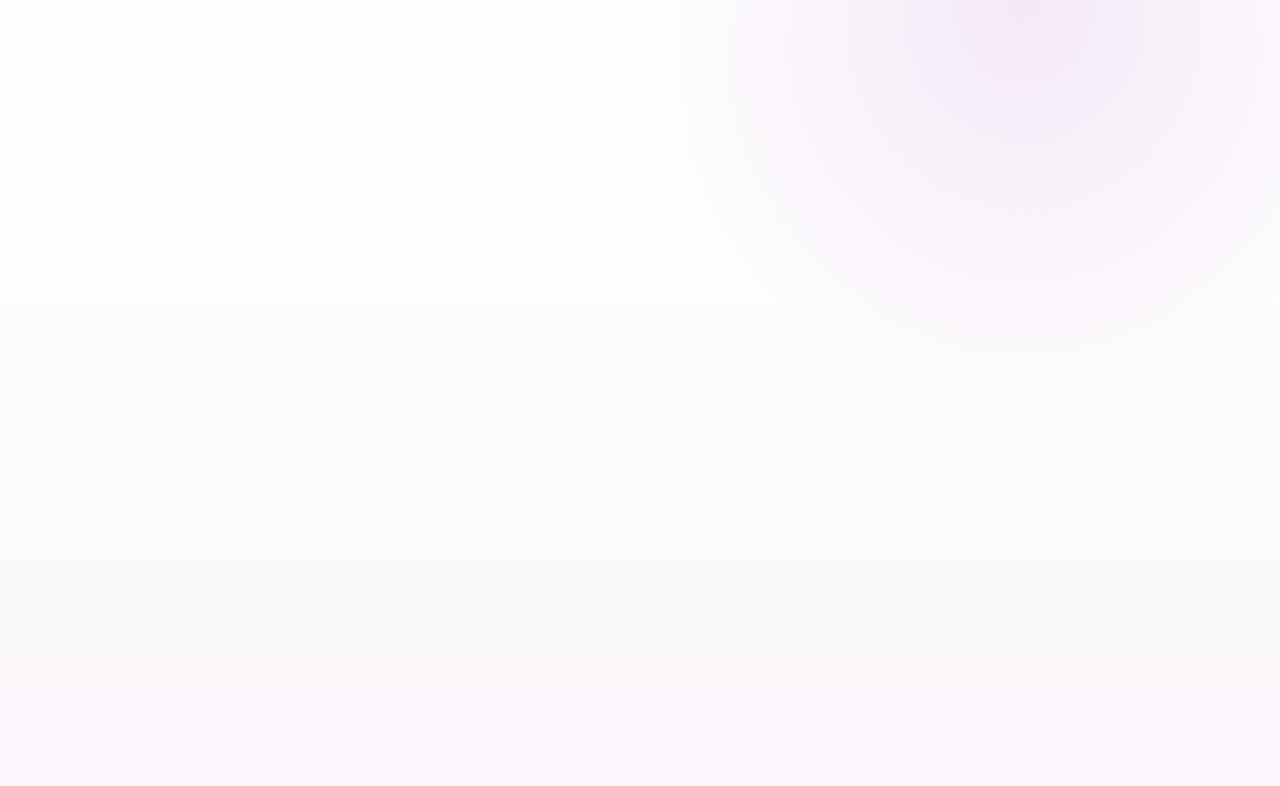
==== commit 88932b7c: "Update index.html" ====
--- a/index.html
+++ b/index.html
@@ -6,229 +6,216 @@
   <title>Modern System</title>
   <meta name="description" content="Modern System is a digital orchid care eBook with simple and practical guidance for beginners, available for $24." />
 
+<!-- Begin of Digistore24 Trusted Badge Code -->
 <script type="text/javascript" src="https://www.digistore24.com/trusted-badge/45695/fvZMFjvYJldO67O/salespage"></script>
+<!-- End of Digistore24 Trusted Badge Code -->
 
   <link rel="stylesheet" href="styles.css">
 </head>
 
 <body>
-<header class="topbar">
-<nav class="nav">
-<a href="#" class="brand">
-<img src="./logo.png" style="height:42px;">
-<span>Modern System</span>
-</a>
-
-<div class="nav-links">
-<a href="#care">Care Guide</a>
-<a href="#types">Orchid Types</a>
-<a href="#routine">Routine</a>
-<a href="#access">Access</a>
-<a href="#proof">Reviews</a>
-<a href="#faq">FAQ</a>
-</div>
-</nav>
-</header>
-
-<main>
-
-<section class="hero">
-<div class="hero-inner">
-
-<div class="reveal">
-<div class="eyebrow">📘 Digital Orchid Care eBook</div>
-
-<h1>A practical orchid care eBook inspired by classic cultivation books.</h1>
-
-<p>
-Modern System is a structured digital eBook that brings together simple orchid care principles in one clean, beginner-friendly format — helping you understand watering, light, roots, blooming, and weekly care without confusion.
-</p>
-
-<div class="hero-actions">
-<a href="#access" class="btn btn-primary">Get eBook Access for $24 →</a>
-<a href="#care" class="btn btn-secondary">Preview the eBook</a>
-</div>
-
-<div class="trust-row">
-<div class="trust-item">
-<strong>$24</strong>
-<span>One-time access</span>
-</div>
-
-<div class="trust-item">
-<strong>eBook</strong>
-<span>Digital format</span>
-</div>
-
-<div class="trust-item">
-<strong>Simple</strong>
-<span>Beginner-friendly lessons</span>
-</div>
-</div>
-</div>
-
-<div class="orchid-card reveal">
-<div class="floating-note">
-<strong>A clear eBook for everyday orchid care.</strong>
-Learn the essential principles in a simple and practical routine.
-</div>
-</div>
-
-</div>
-</section>
-
-<!-- 🔥 PROVA SOCIAL ADICIONADA -->
-<section id="proof" class="social-proof">
-<div class="wrap">
-
-<div class="section-title center reveal">
-<h2>Real impressions from orchid lovers</h2>
-<p>
-People who accessed the eBook report clearer understanding and more consistent care routines.
-</p>
-</div>
-
-<div class="proof-stats">
-<div class="proof-stat reveal">
-<strong>4.9/5</strong>
-<span>Average satisfaction</span>
-</div>
-
-<div class="proof-stat reveal">
-<strong>2,800+</strong>
-<span>Users reached</span>
-</div>
-
-<div class="proof-stat reveal">
-<strong>92%</strong>
-<span>Improved routine</span>
-</div>
-
-<div class="proof-stat reveal">
-<strong>7 Days</strong>
-<span>Learning clarity</span>
-</div>
-</div>
-
-<div class="testimonials">
-
-<article class="testimonial-card reveal">
-<div class="stars">★★★★★</div>
-<p>
-“I always struggled with orchids, but this eBook made everything finally make sense.”
-</p>
-<div class="customer">
-<b>Emily Carter</b>
-<span>Home plant enthusiast</span>
-</div>
-</article>
-
-<article class="testimonial-card reveal">
-<div class="stars">★★★★★</div>
-<p>
-“The watering section alone changed how I take care of my plant. Huge difference.”
-</p>
-<div class="customer">
-<b>Michael Reed</b>
-<span>Beginner orchid owner</span>
-</div>
-</article>
-
-<article class="testimonial-card reveal">
-<div class="stars">★★★★★</div>
-<p>
-“Very clean and easy to follow. It feels like a real structured guide.”
-</p>
-<div class="customer">
-<b>Sophia Bennett</b>
-<span>Indoor plant lover</span>
-</div>
-</article>
-
-</div>
-
-<div class="proof-highlight reveal">
-<div class="proof-highlight-icon">✓</div>
-<div>
-<strong>Designed to make orchid care feel simple again.</strong>
-<p>
-The eBook structure helps remove confusion and gives a clear path to follow.
-</p>
-</div>
-</div>
-
-</div>
-</section>
-
-<!-- ACCESS (SEU ORIGINAL, INTACTO) -->
-<section id="access" class="access-section">
-<div class="wrap">
-<div class="access-box reveal">
-
-<div class="access-content">
-<div class="eyebrow">📘 Digital Orchid Care eBook</div>
-
-<h2>Get access to the Modern System eBook.</h2>
-
-<p>
-A structured digital eBook inspired by traditional orchid cultivation books — simplified for everyday people who want to care for orchids at home with more confidence.
-</p>
-
-<div class="access-list">
-<div><span>✓</span><p>Step-by-step orchid care principles in eBook format.</p></div>
-<div><span>✓</span><p>Simple explanations about watering, light, roots, airflow, and blooming.</p></div>
-<div><span>✓</span><p>Common orchid mistakes and how to avoid them.</p></div>
-<div><span>✓</span><p>Weekly routine you can follow easily.</p></div>
-<div><span>✓</span><p>Organized, book-style learning.</p></div>
-</div>
-</div>
-
-<div class="price-panel">
-<div class="price-label">Digital eBook · One-time access</div>
-
-<div class="price">$24</div>
-
-<p>
-Instant access to the complete Modern System orchid care eBook. Delivered digitally after purchase.
-</p>
-
-<button type="button" class="btn no-redirect" id="getInstantAccessBtn">
-Get Instant Access
-</button>
-
-<div class="safe-note">
-7-day satisfaction guarantee · Beginner-friendly · Digital delivery via email
-</div>
-</div>
-
-</div>
-</div>
-</section>
-
-<section class="cta-band">
-<div class="wrap reveal">
-<h2>Start learning orchid care with this eBook today.</h2>
-<p>
-Get access to the Modern System eBook for $24 and learn the simple foundations behind healthy orchid care.
-</p>
-<a href="#access" class="btn btn-primary">Get eBook Access for $24</a>
-</div>
-</section>
-
-</main>
-
-<footer>
-<div class="footer-inner">
-<div>
-<div class="brand" style="color:white;">
-<img src="./logo.png" style="height:42px;">
-<span>Modern System</span>
-</div>
-<div class="copy">© 2026 Modern System. All rights reserved.</div>
-</div>
-</div>
-</footer>
-
-<script src="script.js"></script>
+  <header class="topbar">
+    <nav class="nav">
+      <a href="#" class="brand" aria-label="Modern System home">
+        <img src="./logo.png" alt="Modern System Logo" style="height:42px;width:auto;">
+        <span>Modern System</span>
+      </a>
+
+      <div class="nav-links">
+        <a href="#care">Care Guide</a>
+        <a href="#types">Orchid Types</a>
+        <a href="#routine">Routine</a>
+        <a href="#access">Access</a>
+        <a href="#proof">Reviews</a>
+        <a href="#faq">FAQ</a>
+      </div>
+    </nav>
+  </header>
+
+  <main>
+    <section class="hero">
+      <div class="hero-inner">
+        <div class="reveal">
+          <div class="eyebrow">📘 Digital Orchid Care eBook</div>
+
+          <h1>A practical orchid care eBook inspired by classic cultivation books.</h1>
+
+          <p>
+            Modern System is a structured digital eBook that brings together simple orchid care principles in one clean, beginner-friendly format — helping you understand watering, light, roots, blooming, and weekly care without confusion.
+          </p>
+
+          <div class="hero-actions">
+            <a href="#access" class="btn btn-primary">Get eBook Access for $24 →</a>
+            <a href="#care" class="btn btn-secondary">Preview the eBook</a>
+          </div>
+
+          <div class="trust-row">
+            <div class="trust-item">
+              <strong>$24</strong>
+              <span>One-time access</span>
+            </div>
+            <div class="trust-item">
+              <strong>eBook</strong>
+              <span>Digital format</span>
+            </div>
+            <div class="trust-item">
+              <strong>Simple</strong>
+              <span>Beginner-friendly lessons</span>
+            </div>
+          </div>
+        </div>
+
+        <div class="orchid-card reveal" aria-label="Decorative orchid illustration">
+          <div class="orchid-illustration">
+            <div class="stem"></div>
+            <div class="leaf"></div>
+            <div class="leaf two"></div>
+
+            <div class="flower">
+              <div class="petal p1"></div>
+              <div class="petal p2"></div>
+              <div class="petal p3"></div>
+              <div class="petal p4"></div>
+              <div class="petal p5"></div>
+              <div class="flower-center"></div>
+            </div>
+
+            <div class="flower small">
+              <div class="petal p1"></div>
+              <div class="petal p2"></div>
+              <div class="petal p3"></div>
+              <div class="petal p4"></div>
+              <div class="petal p5"></div>
+              <div class="flower-center"></div>
+            </div>
+          </div>
+
+          <div class="floating-note">
+            <strong>A clear eBook for everyday orchid care.</strong>
+            Learn the essential principles found in orchid cultivation books, simplified into a clean and practical routine.
+          </div>
+        </div>
+      </div>
+    </section>
+
+    <!-- 🔥 PROVA SOCIAL (ADICIONADA) -->
+    <section id="proof" class="social-proof">
+      <div class="wrap">
+
+        <div class="section-title center reveal">
+          <h2>Real impressions from orchid lovers</h2>
+          <p>
+            People who accessed the eBook report clearer understanding and more consistent care routines.
+          </p>
+        </div>
+
+        <div class="proof-stats">
+          <div class="proof-stat reveal">
+            <strong>4.9/5</strong>
+            <span>Average satisfaction</span>
+          </div>
+
+          <div class="proof-stat reveal">
+            <strong>2,800+</strong>
+            <span>Users reached</span>
+          </div>
+
+          <div class="proof-stat reveal">
+            <strong>92%</strong>
+            <span>Improved routine</span>
+          </div>
+
+          <div class="proof-stat reveal">
+            <strong>7 Days</strong>
+            <span>Learning clarity</span>
+          </div>
+        </div>
+
+        <div class="testimonials">
+
+          <article class="testimonial-card reveal">
+            <div class="stars">★★★★★</div>
+            <p>
+              “I always struggled with orchids, but this eBook made everything finally make sense.”
+            </p>
+            <div class="customer">
+              <b>Emily Carter</b>
+              <span>Home plant enthusiast</span>
+            </div>
+          </article>
+
+          <article class="testimonial-card reveal">
+            <div class="stars">★★★★★</div>
+            <p>
+              “The watering section alone changed how I take care of my plant. Huge difference.”
+            </p>
+            <div class="customer">
+              <b>Michael Reed</b>
+              <span>Beginner orchid owner</span>
+            </div>
+          </article>
+
+          <article class="testimonial-card reveal">
+            <div class="stars">★★★★★</div>
+            <p>
+              “Very clean and easy to follow. It feels like a real structured guide.”
+            </p>
+            <div class="customer">
+              <b>Sophia Bennett</b>
+              <span>Indoor plant lover</span>
+            </div>
+          </article>
+
+        </div>
+
+      </div>
+    </section>
+
+    <!-- SEU RESTO ORIGINAL CONTINUA NORMAL -->
+
+    <!-- ACCESS -->
+    <section id="access" class="access-section">
+      <div class="wrap">
+        <div class="access-box reveal">
+          <div class="access-content">
+            <div class="eyebrow">📘 Digital Orchid Care eBook</div>
+
+            <h2>Get access to the Modern System eBook.</h2>
+
+            <p>
+              A structured digital eBook inspired by traditional orchid cultivation books — simplified for everyday people who want to care for orchids at home with more confidence.
+            </p>
+
+            <div class="access-list">
+              <div><span>✓</span><p>Step-by-step orchid care principles in eBook format.</p></div>
+              <div><span>✓</span><p>Simple explanations about watering, light, roots, airflow, and blooming.</p></div>
+              <div><span>✓</span><p>Common orchid mistakes and how to avoid them.</p></div>
+              <div><span>✓</span><p>Weekly routine you can follow easily.</p></div>
+              <div><span>✓</span><p>Organized, book-style learning.</p></div>
+            </div>
+          </div>
+
+          <div class="price-panel">
+            <div class="price-label">Digital eBook · One-time access</div>
+
+            <div class="price">$24</div>
+
+            <p>
+              Instant access to the complete Modern System orchid care eBook. Delivered digitally after purchase.
+            </p>
+
+            <button type="button" class="btn no-redirect" id="getInstantAccessBtn">Get Instant Access</button>
+
+            <div class="safe-note">
+              7-day satisfaction guarantee · Beginner-friendly · Digital delivery via email
+            </div>
+          </div>
+        </div>
+      </div>
+    </section>
+
+  </main>
+
+  <script src="script.js"></script>
 </body>
 </html>
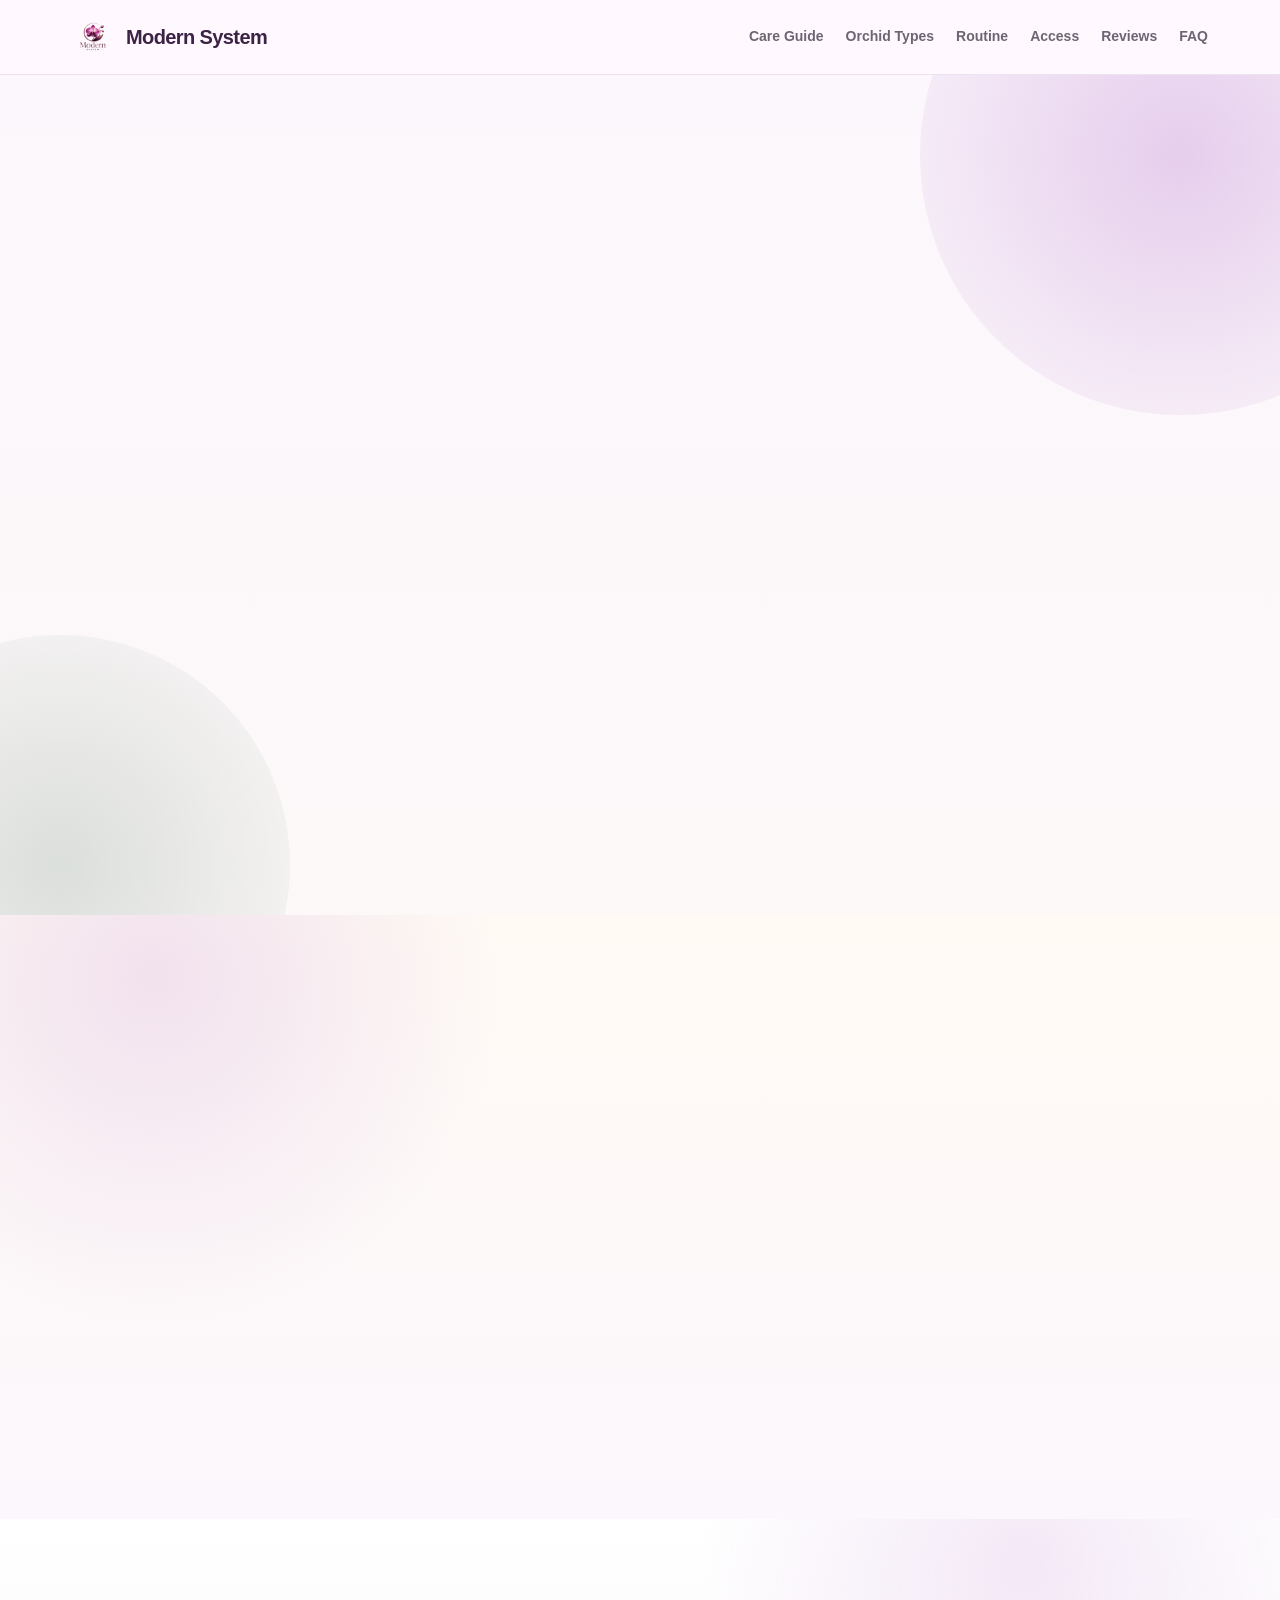
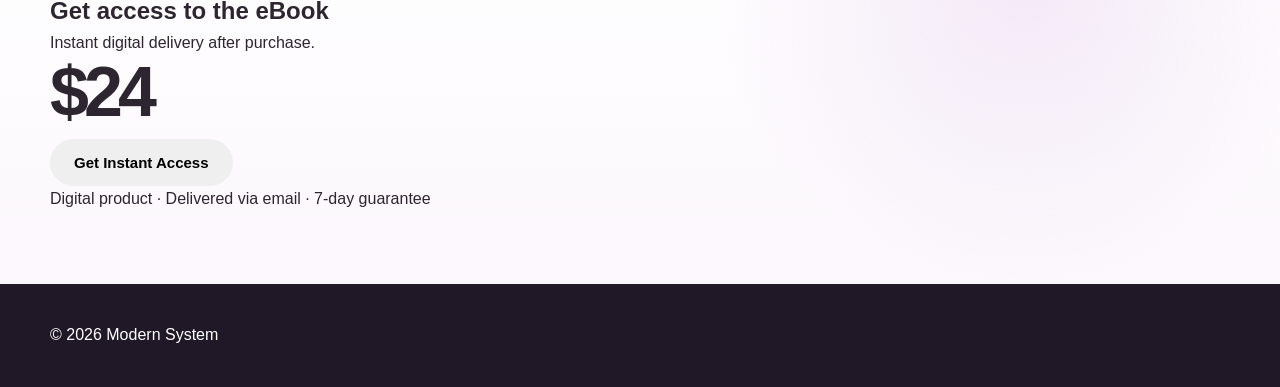
==== commit beece4e7: "Update index.html" ====
--- a/index.html
+++ b/index.html
@@ -33,6 +33,8 @@
   </header>
 
   <main>
+
+    <!-- HERO -->
     <section class="hero">
       <div class="hero-inner">
         <div class="reveal">
@@ -65,40 +67,16 @@
           </div>
         </div>
 
-        <div class="orchid-card reveal" aria-label="Decorative orchid illustration">
-          <div class="orchid-illustration">
-            <div class="stem"></div>
-            <div class="leaf"></div>
-            <div class="leaf two"></div>
-
-            <div class="flower">
-              <div class="petal p1"></div>
-              <div class="petal p2"></div>
-              <div class="petal p3"></div>
-              <div class="petal p4"></div>
-              <div class="petal p5"></div>
-              <div class="flower-center"></div>
-            </div>
-
-            <div class="flower small">
-              <div class="petal p1"></div>
-              <div class="petal p2"></div>
-              <div class="petal p3"></div>
-              <div class="petal p4"></div>
-              <div class="petal p5"></div>
-              <div class="flower-center"></div>
-            </div>
-          </div>
-
+        <div class="orchid-card reveal">
           <div class="floating-note">
             <strong>A clear eBook for everyday orchid care.</strong>
-            Learn the essential principles found in orchid cultivation books, simplified into a clean and practical routine.
+            Learn the essential principles in a simple and practical routine.
           </div>
         </div>
       </div>
     </section>
 
-    <!-- 🔥 PROVA SOCIAL (ADICIONADA) -->
+    <!-- 🔥 PROVA SOCIAL -->
     <section id="proof" class="social-proof">
       <div class="wrap">
 
@@ -112,110 +90,70 @@
         <div class="proof-stats">
           <div class="proof-stat reveal">
             <strong>4.9/5</strong>
-            <span>Average satisfaction</span>
+            <span>Average satisfaction rating</span>
           </div>
 
           <div class="proof-stat reveal">
             <strong>2,800+</strong>
-            <span>Users reached</span>
+            <span>Orchid enthusiasts reached</span>
           </div>
 
           <div class="proof-stat reveal">
             <strong>92%</strong>
-            <span>Improved routine</span>
+            <span>Reported easier care routine</span>
           </div>
 
           <div class="proof-stat reveal">
             <strong>7 Days</strong>
-            <span>Learning clarity</span>
+            <span>Simple beginner routine</span>
           </div>
         </div>
 
         <div class="testimonials">
-
           <article class="testimonial-card reveal">
             <div class="stars">★★★★★</div>
-            <p>
-              “I always struggled with orchids, but this eBook made everything finally make sense.”
-            </p>
-            <div class="customer">
-              <b>Emily Carter</b>
-              <span>Home plant enthusiast</span>
-            </div>
+            <p>“This eBook made everything clear. I finally understand how to care for my orchid.”</p>
+            <b>Emily Carter</b>
           </article>
 
           <article class="testimonial-card reveal">
             <div class="stars">★★★★★</div>
-            <p>
-              “The watering section alone changed how I take care of my plant. Huge difference.”
-            </p>
-            <div class="customer">
-              <b>Michael Reed</b>
-              <span>Beginner orchid owner</span>
-            </div>
+            <p>“The watering section alone changed everything for me.”</p>
+            <b>Michael Reed</b>
           </article>
 
           <article class="testimonial-card reveal">
             <div class="stars">★★★★★</div>
-            <p>
-              “Very clean and easy to follow. It feels like a real structured guide.”
-            </p>
-            <div class="customer">
-              <b>Sophia Bennett</b>
-              <span>Indoor plant lover</span>
-            </div>
+            <p>“Simple, clean, and easy to follow.”</p>
+            <b>Sophia Bennett</b>
           </article>
-
         </div>
 
       </div>
     </section>
 
-    <!-- SEU RESTO ORIGINAL CONTINUA NORMAL -->
-
     <!-- ACCESS -->
     <section id="access" class="access-section">
       <div class="wrap">
-        <div class="access-box reveal">
-          <div class="access-content">
-            <div class="eyebrow">📘 Digital Orchid Care eBook</div>
+        <h2>Get access to the eBook</h2>
+        <p>Instant digital delivery after purchase.</p>
 
-            <h2>Get access to the Modern System eBook.</h2>
+        <div class="price">$24</div>
 
-            <p>
-              A structured digital eBook inspired by traditional orchid cultivation books — simplified for everyday people who want to care for orchids at home with more confidence.
-            </p>
+        <button class="btn">Get Instant Access</button>
 
-            <div class="access-list">
-              <div><span>✓</span><p>Step-by-step orchid care principles in eBook format.</p></div>
-              <div><span>✓</span><p>Simple explanations about watering, light, roots, airflow, and blooming.</p></div>
-              <div><span>✓</span><p>Common orchid mistakes and how to avoid them.</p></div>
-              <div><span>✓</span><p>Weekly routine you can follow easily.</p></div>
-              <div><span>✓</span><p>Organized, book-style learning.</p></div>
-            </div>
-          </div>
-
-          <div class="price-panel">
-            <div class="price-label">Digital eBook · One-time access</div>
-
-            <div class="price">$24</div>
-
-            <p>
-              Instant access to the complete Modern System orchid care eBook. Delivered digitally after purchase.
-            </p>
-
-            <button type="button" class="btn no-redirect" id="getInstantAccessBtn">Get Instant Access</button>
-
-            <div class="safe-note">
-              7-day satisfaction guarantee · Beginner-friendly · Digital delivery via email
-            </div>
-          </div>
-        </div>
+        <p>Digital product · Delivered via email · 7-day guarantee</p>
       </div>
     </section>
 
   </main>
 
+  <footer>
+    <div class="footer-inner">
+      <span>© 2026 Modern System</span>
+    </div>
+  </footer>
+
   <script src="script.js"></script>
 </body>
 </html>
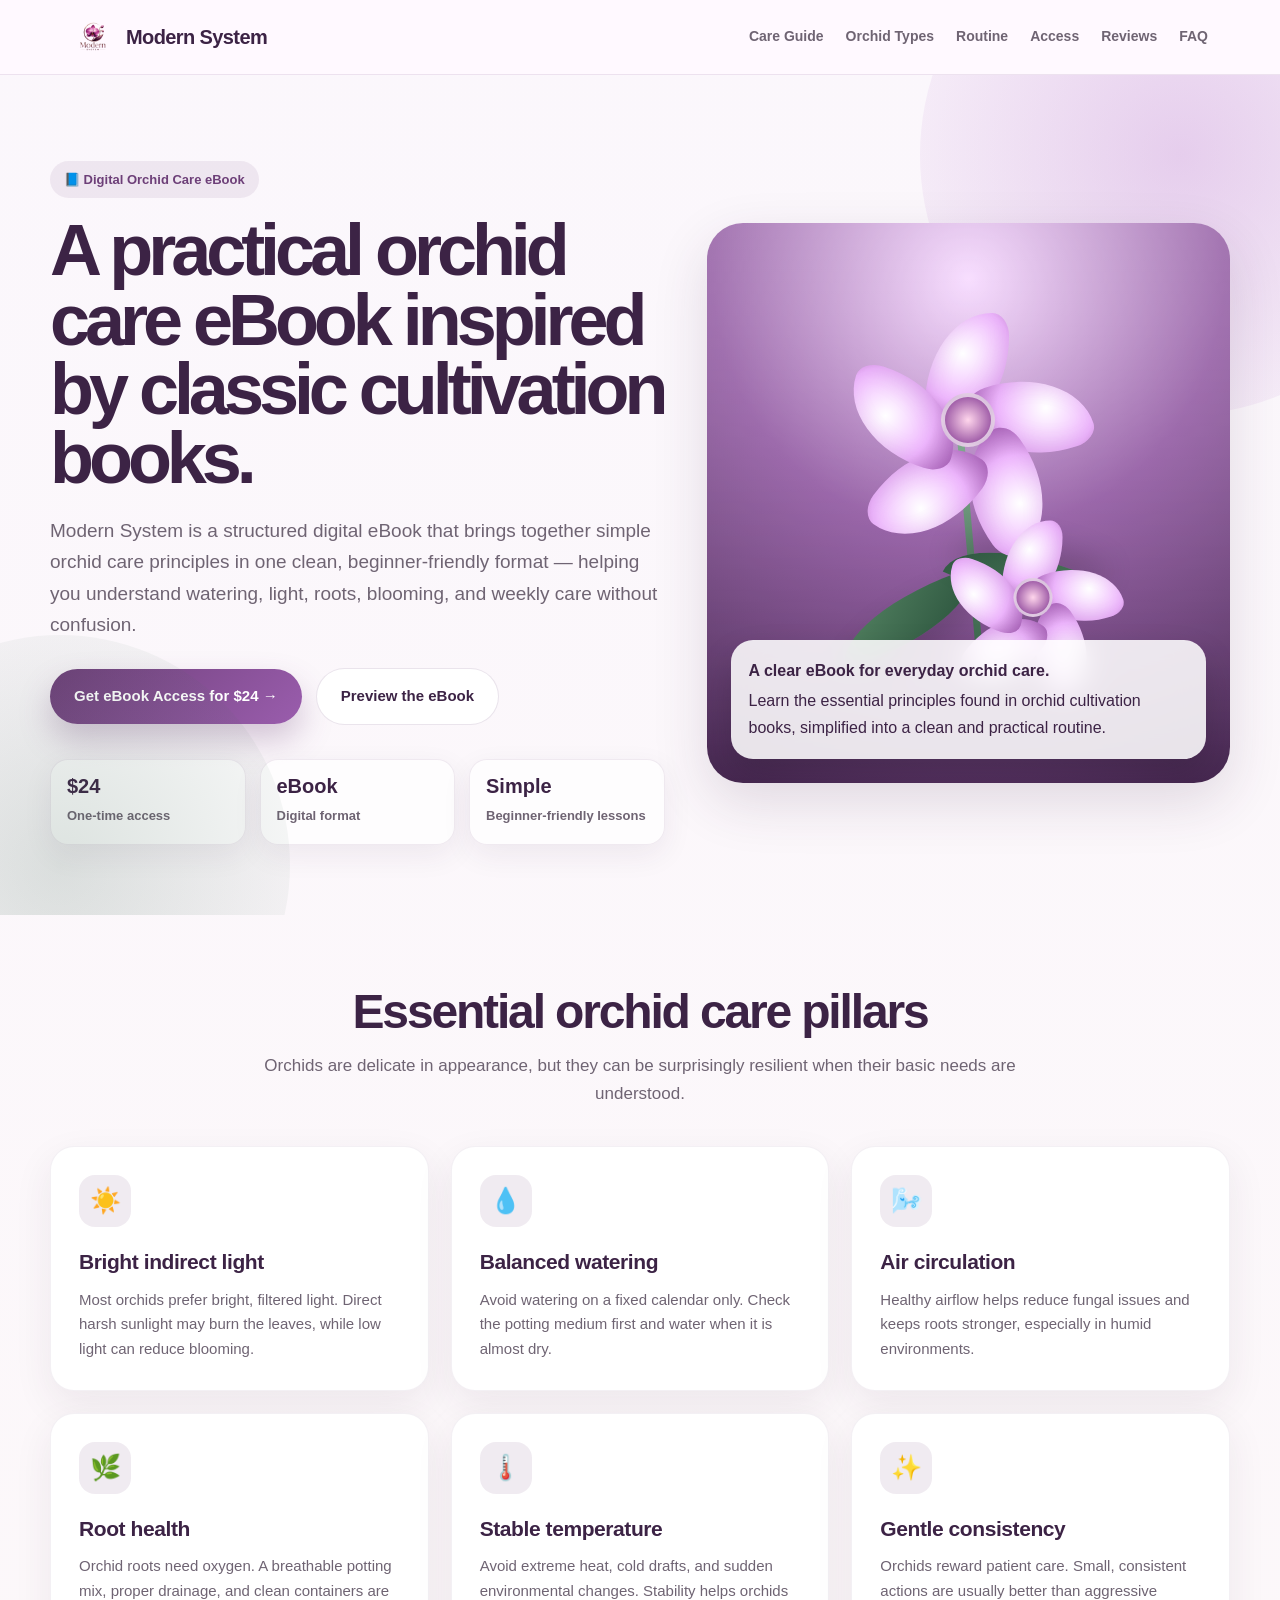
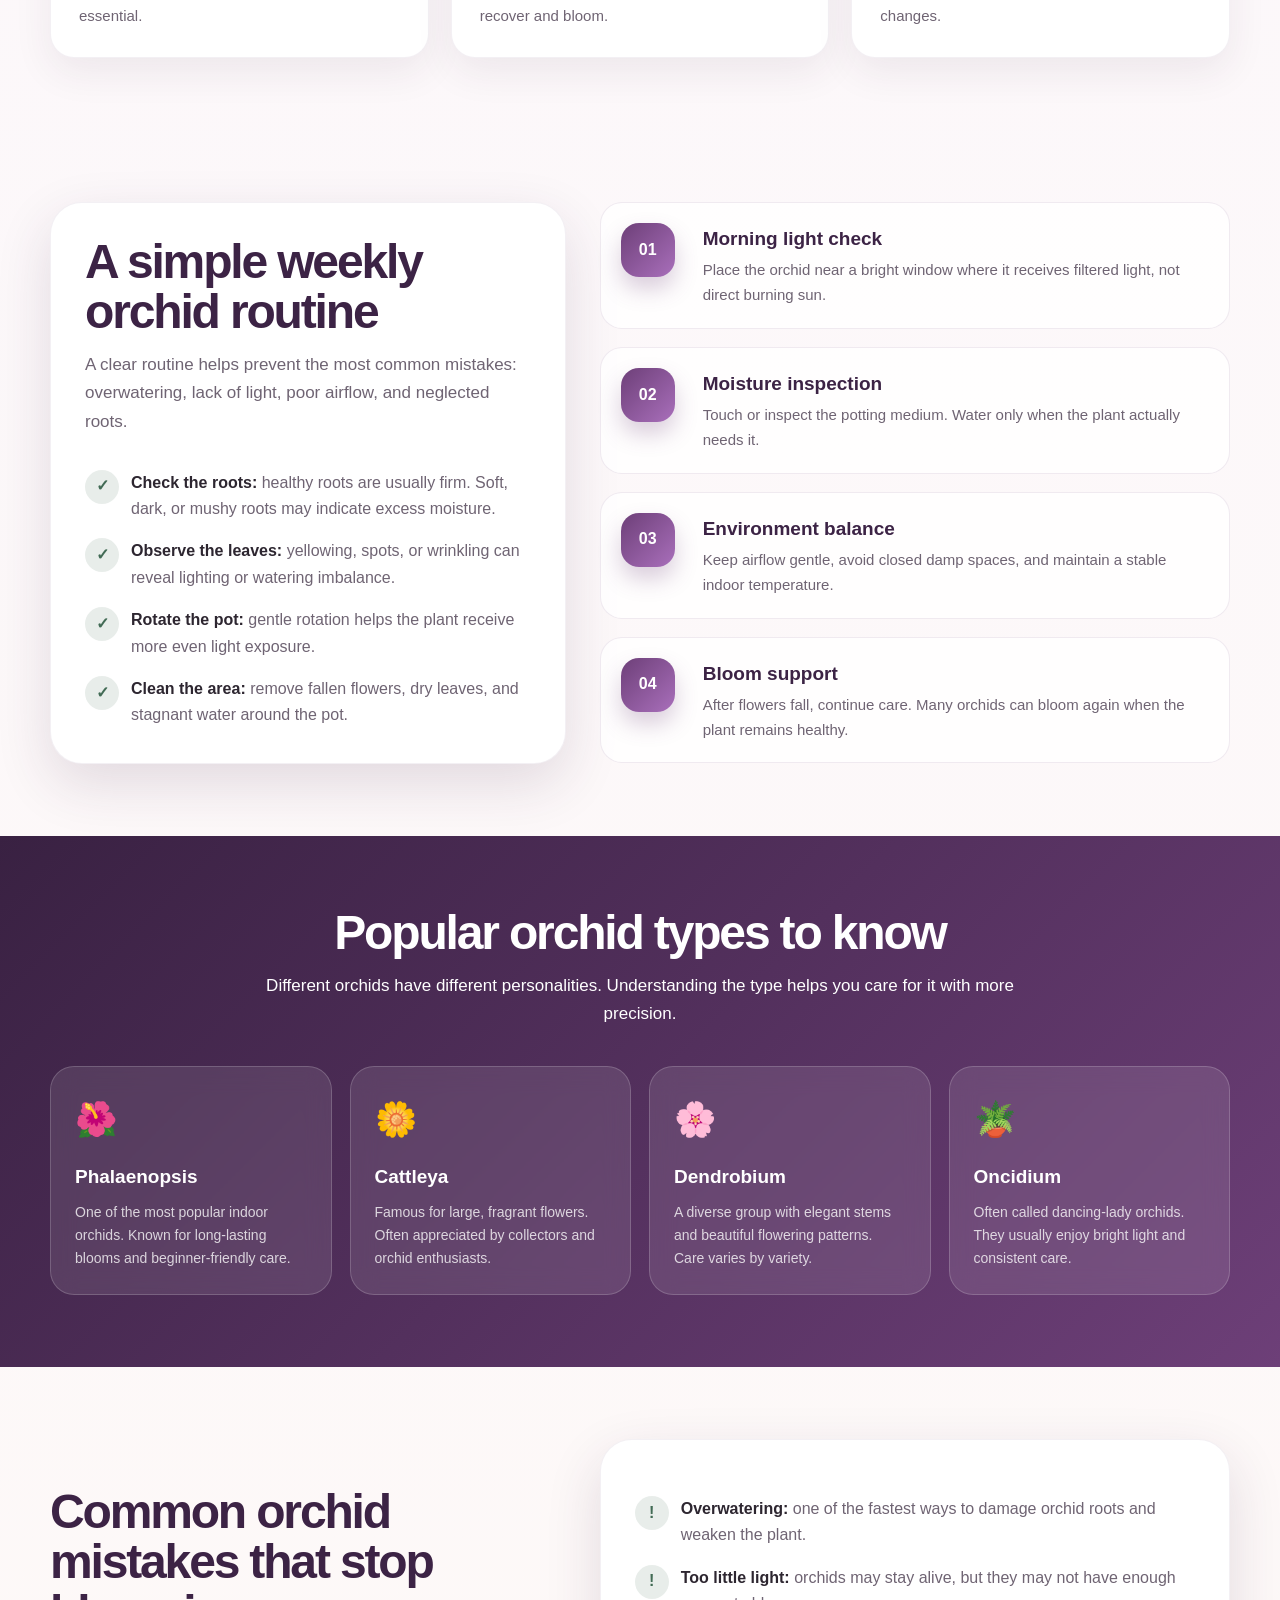
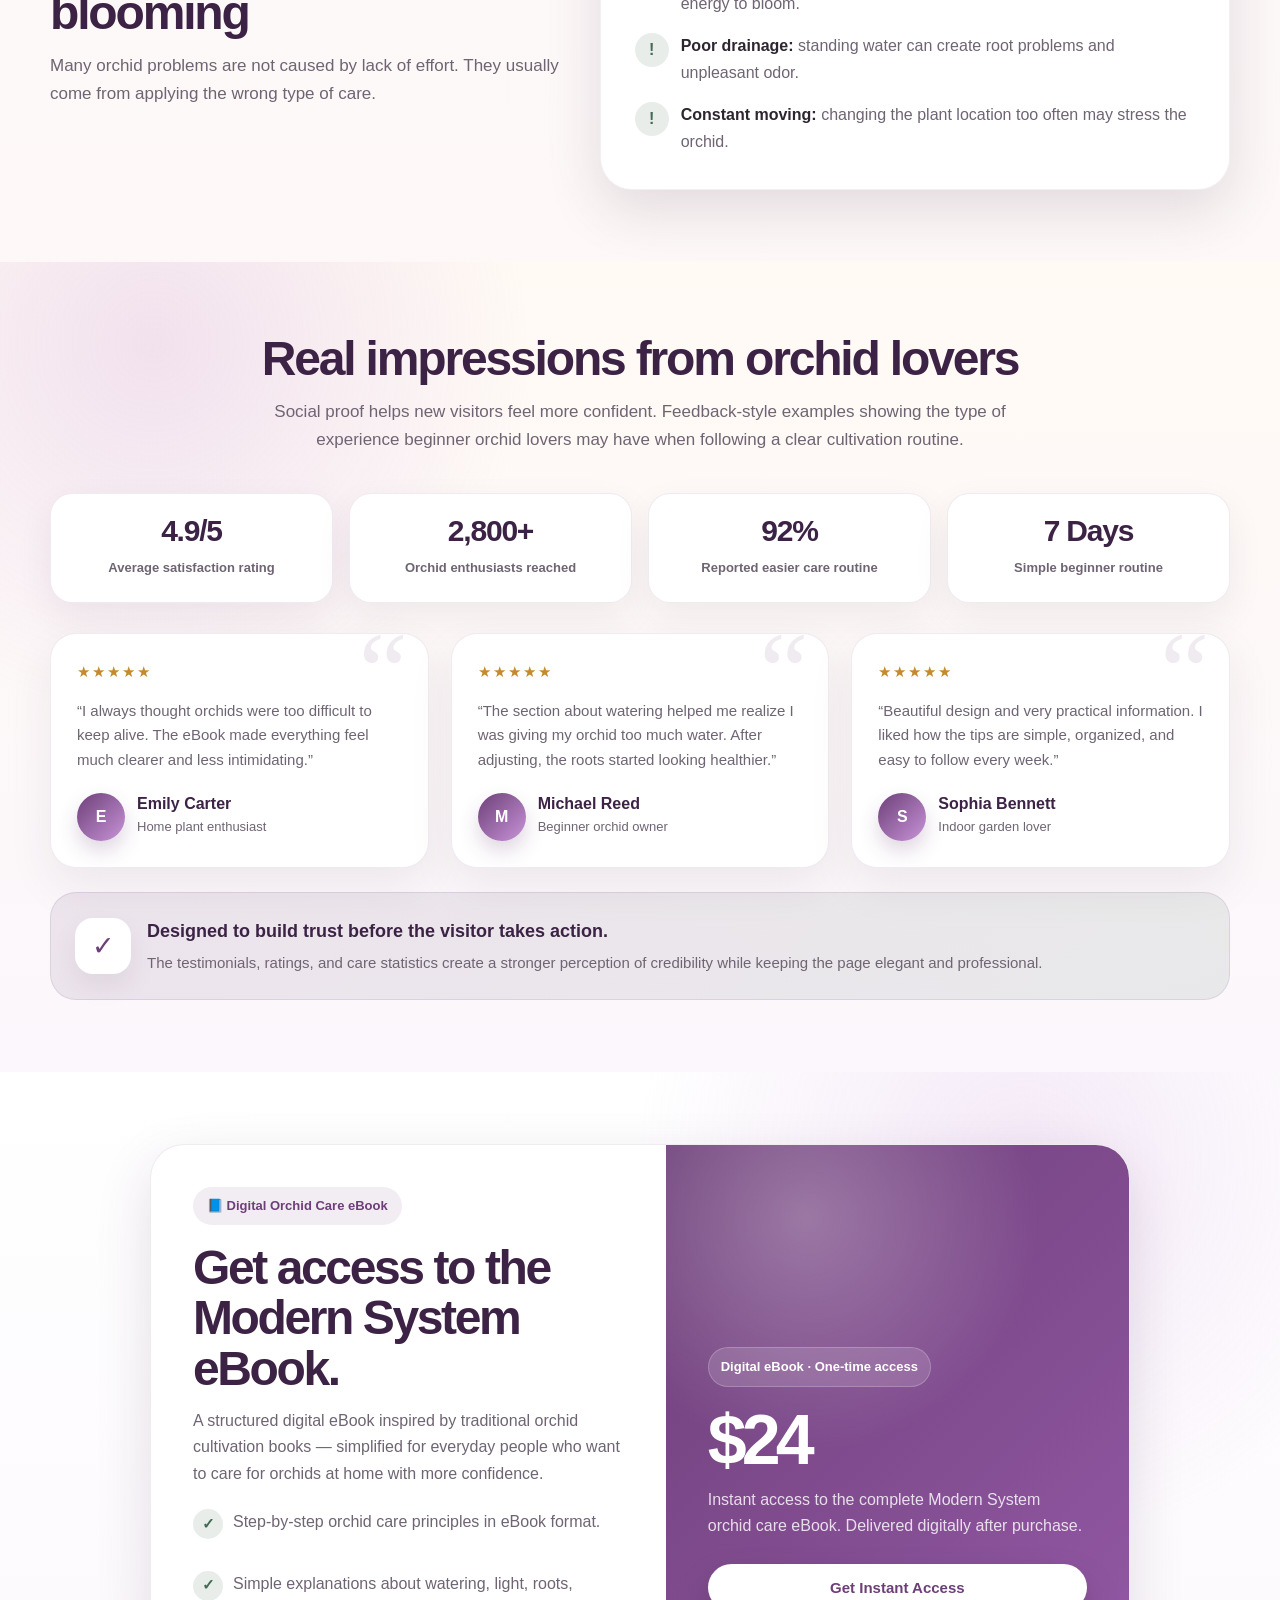
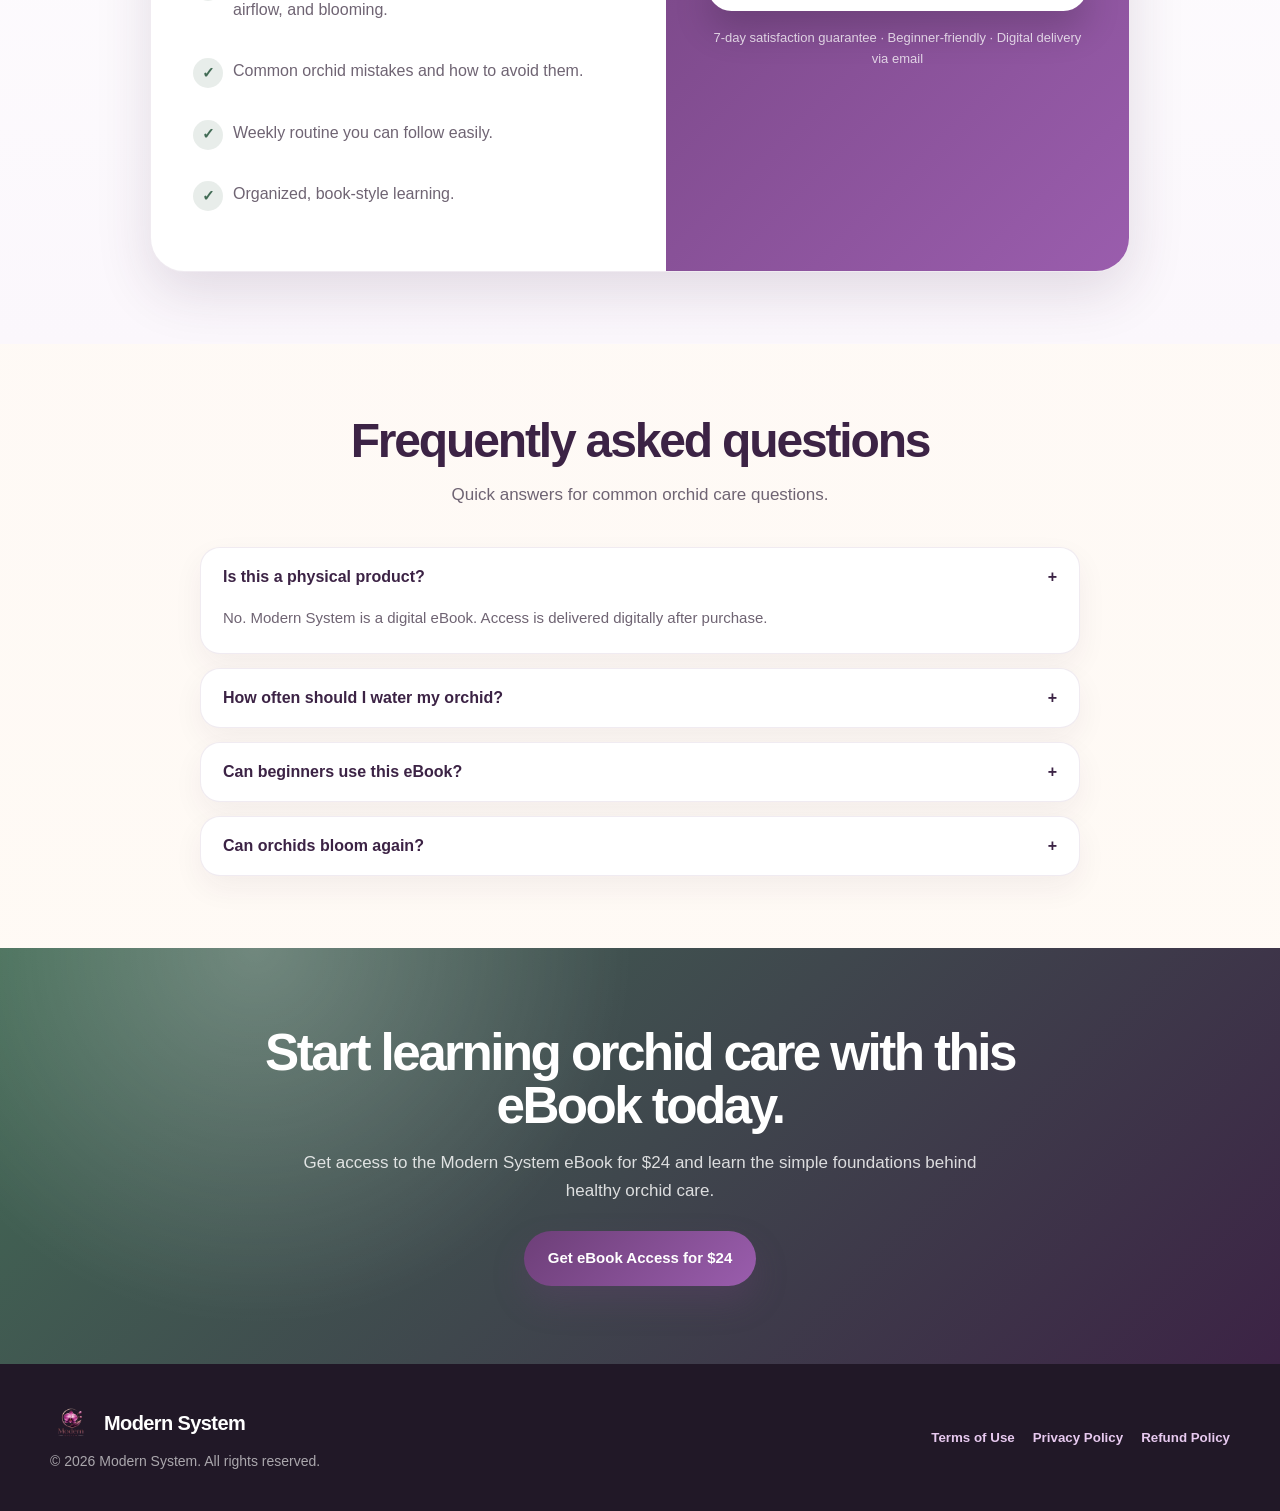
==== commit 797de349: "Update index.html" ====
--- a/index.html
+++ b/index.html
@@ -11,6 +11,14 @@
 <!-- End of Digistore24 Trusted Badge Code -->
 
   <link rel="stylesheet" href="styles.css">
+
+  <style>
+    .reveal {
+      opacity: 1 !important;
+      transform: none !important;
+      visibility: visible !important;
+    }
+  </style>
 </head>
 
 <body>
@@ -33,8 +41,6 @@
   </header>
 
   <main>
-
-    <!-- HERO -->
     <section class="hero">
       <div class="hero-inner">
         <div class="reveal">
@@ -67,23 +73,247 @@
           </div>
         </div>
 
-        <div class="orchid-card reveal">
+        <div class="orchid-card reveal" aria-label="Decorative orchid illustration">
+          <div class="orchid-illustration">
+            <div class="stem"></div>
+            <div class="leaf"></div>
+            <div class="leaf two"></div>
+
+            <div class="flower">
+              <div class="petal p1"></div>
+              <div class="petal p2"></div>
+              <div class="petal p3"></div>
+              <div class="petal p4"></div>
+              <div class="petal p5"></div>
+              <div class="flower-center"></div>
+            </div>
+
+            <div class="flower small">
+              <div class="petal p1"></div>
+              <div class="petal p2"></div>
+              <div class="petal p3"></div>
+              <div class="petal p4"></div>
+              <div class="petal p5"></div>
+              <div class="flower-center"></div>
+            </div>
+          </div>
+
           <div class="floating-note">
             <strong>A clear eBook for everyday orchid care.</strong>
-            Learn the essential principles in a simple and practical routine.
-          </div>
-        </div>
-      </div>
-    </section>
-
-    <!-- 🔥 PROVA SOCIAL -->
+            Learn the essential principles found in orchid cultivation books, simplified into a clean and practical routine.
+          </div>
+        </div>
+      </div>
+    </section>
+
+    <section id="care">
+      <div class="wrap">
+        <div class="section-title center reveal">
+          <h2>Essential orchid care pillars</h2>
+          <p>
+            Orchids are delicate in appearance, but they can be surprisingly resilient when their basic needs are understood.
+          </p>
+        </div>
+
+        <div class="grid-3">
+          <article class="info-card reveal">
+            <div class="icon">☀️</div>
+            <h3>Bright indirect light</h3>
+            <p>
+              Most orchids prefer bright, filtered light. Direct harsh sunlight may burn the leaves, while low light can reduce blooming.
+            </p>
+          </article>
+
+          <article class="info-card reveal">
+            <div class="icon">💧</div>
+            <h3>Balanced watering</h3>
+            <p>
+              Avoid watering on a fixed calendar only. Check the potting medium first and water when it is almost dry.
+            </p>
+          </article>
+
+          <article class="info-card reveal">
+            <div class="icon">🌬️</div>
+            <h3>Air circulation</h3>
+            <p>
+              Healthy airflow helps reduce fungal issues and keeps roots stronger, especially in humid environments.
+            </p>
+          </article>
+
+          <article class="info-card reveal">
+            <div class="icon">🌿</div>
+            <h3>Root health</h3>
+            <p>
+              Orchid roots need oxygen. A breathable potting mix, proper drainage, and clean containers are essential.
+            </p>
+          </article>
+
+          <article class="info-card reveal">
+            <div class="icon">🌡️</div>
+            <h3>Stable temperature</h3>
+            <p>
+              Avoid extreme heat, cold drafts, and sudden environmental changes. Stability helps orchids recover and bloom.
+            </p>
+          </article>
+
+          <article class="info-card reveal">
+            <div class="icon">✨</div>
+            <h3>Gentle consistency</h3>
+            <p>
+              Orchids reward patient care. Small, consistent actions are usually better than aggressive changes.
+            </p>
+          </article>
+        </div>
+      </div>
+    </section>
+
+    <section id="routine">
+      <div class="wrap split">
+        <div class="panel reveal">
+          <div class="section-title">
+            <h2>A simple weekly orchid routine</h2>
+            <p>
+              A clear routine helps prevent the most common mistakes: overwatering, lack of light, poor airflow, and neglected roots.
+            </p>
+          </div>
+
+          <div class="check-list">
+            <div class="check">
+              <span>✓</span>
+              <div><b>Check the roots:</b> healthy roots are usually firm. Soft, dark, or mushy roots may indicate excess moisture.</div>
+            </div>
+
+            <div class="check">
+              <span>✓</span>
+              <div><b>Observe the leaves:</b> yellowing, spots, or wrinkling can reveal lighting or watering imbalance.</div>
+            </div>
+
+            <div class="check">
+              <span>✓</span>
+              <div><b>Rotate the pot:</b> gentle rotation helps the plant receive more even light exposure.</div>
+            </div>
+
+            <div class="check">
+              <span>✓</span>
+              <div><b>Clean the area:</b> remove fallen flowers, dry leaves, and stagnant water around the pot.</div>
+            </div>
+          </div>
+        </div>
+
+        <div class="timeline reveal">
+          <div class="step">
+            <div class="number">01</div>
+            <div>
+              <h3>Morning light check</h3>
+              <p>Place the orchid near a bright window where it receives filtered light, not direct burning sun.</p>
+            </div>
+          </div>
+
+          <div class="step">
+            <div class="number">02</div>
+            <div>
+              <h3>Moisture inspection</h3>
+              <p>Touch or inspect the potting medium. Water only when the plant actually needs it.</p>
+            </div>
+          </div>
+
+          <div class="step">
+            <div class="number">03</div>
+            <div>
+              <h3>Environment balance</h3>
+              <p>Keep airflow gentle, avoid closed damp spaces, and maintain a stable indoor temperature.</p>
+            </div>
+          </div>
+
+          <div class="step">
+            <div class="number">04</div>
+            <div>
+              <h3>Bloom support</h3>
+              <p>After flowers fall, continue care. Many orchids can bloom again when the plant remains healthy.</p>
+            </div>
+          </div>
+        </div>
+      </div>
+    </section>
+
+    <section id="types" class="species">
+      <div class="wrap">
+        <div class="section-title center reveal">
+          <h2>Popular orchid types to know</h2>
+          <p>
+            Different orchids have different personalities. Understanding the type helps you care for it with more precision.
+          </p>
+        </div>
+
+        <div class="species-grid">
+          <div class="species-card reveal">
+            <div class="emoji">🌺</div>
+            <h3>Phalaenopsis</h3>
+            <p>One of the most popular indoor orchids. Known for long-lasting blooms and beginner-friendly care.</p>
+          </div>
+
+          <div class="species-card reveal">
+            <div class="emoji">🌼</div>
+            <h3>Cattleya</h3>
+            <p>Famous for large, fragrant flowers. Often appreciated by collectors and orchid enthusiasts.</p>
+          </div>
+
+          <div class="species-card reveal">
+            <div class="emoji">🌸</div>
+            <h3>Dendrobium</h3>
+            <p>A diverse group with elegant stems and beautiful flowering patterns. Care varies by variety.</p>
+          </div>
+
+          <div class="species-card reveal">
+            <div class="emoji">🪴</div>
+            <h3>Oncidium</h3>
+            <p>Often called dancing-lady orchids. They usually enjoy bright light and consistent care.</p>
+          </div>
+        </div>
+      </div>
+    </section>
+
+    <section>
+      <div class="wrap split">
+        <div class="section-title reveal">
+          <h2>Common orchid mistakes that stop blooming</h2>
+          <p>
+            Many orchid problems are not caused by lack of effort. They usually come from applying the wrong type of care.
+          </p>
+        </div>
+
+        <div class="panel reveal">
+          <div class="check-list">
+            <div class="check">
+              <span>!</span>
+              <div><b>Overwatering:</b> one of the fastest ways to damage orchid roots and weaken the plant.</div>
+            </div>
+
+            <div class="check">
+              <span>!</span>
+              <div><b>Too little light:</b> orchids may stay alive, but they may not have enough energy to bloom.</div>
+            </div>
+
+            <div class="check">
+              <span>!</span>
+              <div><b>Poor drainage:</b> standing water can create root problems and unpleasant odor.</div>
+            </div>
+
+            <div class="check">
+              <span>!</span>
+              <div><b>Constant moving:</b> changing the plant location too often may stress the orchid.</div>
+            </div>
+          </div>
+        </div>
+      </div>
+    </section>
+
     <section id="proof" class="social-proof">
       <div class="wrap">
-
         <div class="section-title center reveal">
           <h2>Real impressions from orchid lovers</h2>
           <p>
-            People who accessed the eBook report clearer understanding and more consistent care routines.
+            Social proof helps new visitors feel more confident. Feedback-style examples showing the type of experience beginner orchid lovers may have when following a clear cultivation routine.
           </p>
         </div>
 
@@ -112,47 +342,188 @@
         <div class="testimonials">
           <article class="testimonial-card reveal">
             <div class="stars">★★★★★</div>
-            <p>“This eBook made everything clear. I finally understand how to care for my orchid.”</p>
-            <b>Emily Carter</b>
+            <p>
+              “I always thought orchids were too difficult to keep alive. The eBook made everything feel much clearer and less intimidating.”
+            </p>
+            <div class="customer">
+              <div class="avatar">E</div>
+              <div>
+                <b>Emily Carter</b>
+                <span>Home plant enthusiast</span>
+              </div>
+            </div>
           </article>
 
           <article class="testimonial-card reveal">
             <div class="stars">★★★★★</div>
-            <p>“The watering section alone changed everything for me.”</p>
-            <b>Michael Reed</b>
+            <p>
+              “The section about watering helped me realize I was giving my orchid too much water. After adjusting, the roots started looking healthier.”
+            </p>
+            <div class="customer">
+              <div class="avatar">M</div>
+              <div>
+                <b>Michael Reed</b>
+                <span>Beginner orchid owner</span>
+              </div>
+            </div>
           </article>
 
           <article class="testimonial-card reveal">
             <div class="stars">★★★★★</div>
-            <p>“Simple, clean, and easy to follow.”</p>
-            <b>Sophia Bennett</b>
-          </article>
-        </div>
-
-      </div>
-    </section>
-
-    <!-- ACCESS -->
+            <p>
+              “Beautiful design and very practical information. I liked how the tips are simple, organized, and easy to follow every week.”
+            </p>
+            <div class="customer">
+              <div class="avatar">S</div>
+              <div>
+                <b>Sophia Bennett</b>
+                <span>Indoor garden lover</span>
+              </div>
+            </div>
+          </article>
+        </div>
+
+        <div class="proof-highlight reveal">
+          <div class="proof-highlight-icon">✓</div>
+          <div>
+            <strong>Designed to build trust before the visitor takes action.</strong>
+            <p>
+              The testimonials, ratings, and care statistics create a stronger perception of credibility while keeping the page elegant and professional.
+            </p>
+          </div>
+        </div>
+      </div>
+    </section>
+
     <section id="access" class="access-section">
       <div class="wrap">
-        <h2>Get access to the eBook</h2>
-        <p>Instant digital delivery after purchase.</p>
-
-        <div class="price">$24</div>
-
-        <button class="btn">Get Instant Access</button>
-
-        <p>Digital product · Delivered via email · 7-day guarantee</p>
-      </div>
-    </section>
-
+        <div class="access-box reveal">
+          <div class="access-content">
+            <div class="eyebrow">📘 Digital Orchid Care eBook</div>
+
+            <h2>Get access to the Modern System eBook.</h2>
+
+            <p>
+              A structured digital eBook inspired by traditional orchid cultivation books — simplified for everyday people who want to care for orchids at home with more confidence.
+            </p>
+
+            <div class="access-list">
+              <div><span>✓</span><p>Step-by-step orchid care principles in eBook format.</p></div>
+              <div><span>✓</span><p>Simple explanations about watering, light, roots, airflow, and blooming.</p></div>
+              <div><span>✓</span><p>Common orchid mistakes and how to avoid them.</p></div>
+              <div><span>✓</span><p>Weekly routine you can follow easily.</p></div>
+              <div><span>✓</span><p>Organized, book-style learning.</p></div>
+            </div>
+          </div>
+
+          <div class="price-panel">
+            <div class="price-label">Digital eBook · One-time access</div>
+
+            <div class="price">$24</div>
+
+            <p>
+              Instant access to the complete Modern System orchid care eBook. Delivered digitally after purchase.
+            </p>
+
+            <button type="button" class="btn no-redirect" id="getInstantAccessBtn">Get Instant Access</button>
+
+            <div class="safe-note">
+              7-day satisfaction guarantee · Beginner-friendly · Digital delivery via email
+            </div>
+          </div>
+        </div>
+      </div>
+    </section>
+
+    <section id="faq">
+      <div class="wrap">
+        <div class="section-title center reveal">
+          <h2>Frequently asked questions</h2>
+          <p>Quick answers for common orchid care questions.</p>
+        </div>
+
+        <div class="faq">
+          <div class="faq-item reveal active">
+            <button class="faq-question" type="button">
+              Is this a physical product?
+              <span>+</span>
+            </button>
+            <div class="faq-answer">
+              No. Modern System is a digital eBook. Access is delivered digitally after purchase.
+            </div>
+          </div>
+
+          <div class="faq-item reveal">
+            <button class="faq-question" type="button">
+              How often should I water my orchid?
+              <span>+</span>
+            </button>
+            <div class="faq-answer">
+              It depends on the environment, pot size, and potting medium. In general, water when the medium is nearly dry instead of following a rigid schedule.
+            </div>
+          </div>
+
+          <div class="faq-item reveal">
+            <button class="faq-question" type="button">
+              Can beginners use this eBook?
+              <span>+</span>
+            </button>
+            <div class="faq-answer">
+              Yes. The eBook was written for beginners and uses simple, practical language.
+            </div>
+          </div>
+
+          <div class="faq-item reveal">
+            <button class="faq-question" type="button">
+              Can orchids bloom again?
+              <span>+</span>
+            </button>
+            <div class="faq-answer">
+              Yes. Many orchids can rebloom when they receive proper light, consistent care, healthy roots, and enough recovery time after flowering.
+            </div>
+          </div>
+        </div>
+      </div>
+    </section>
+
+    <section class="cta-band">
+      <div class="wrap reveal">
+        <h2>Start learning orchid care with this eBook today.</h2>
+        <p>
+          Get access to the Modern System eBook for $24 and learn the simple foundations behind healthy orchid care.
+        </p>
+        <a href="#access" class="btn btn-primary">Get eBook Access for $24</a>
+      </div>
+    </section>
   </main>
 
   <footer>
     <div class="footer-inner">
-      <span>© 2026 Modern System</span>
+      <div>
+        <div class="brand" style="color:white;">
+          <img src="./logo.png" alt="Modern System Logo" style="height:42px;width:auto;">
+          <span>Modern System</span>
+        </div>
+        <div class="copy">© 2026 Modern System. All rights reserved.</div>
+      </div>
+
+      <div class="footer-links">
+        <button type="button" onclick="openPolicy('terms')">Terms of Use</button>
+        <button type="button" onclick="openPolicy('privacy')">Privacy Policy</button>
+        <button type="button" onclick="openPolicy('refund')">Refund Policy</button>
+      </div>
     </div>
   </footer>
+
+  <div class="modal" id="policyModal" role="dialog" aria-modal="true" aria-labelledby="policyTitle">
+    <div class="modal-box">
+      <div class="modal-head">
+        <h2 id="policyTitle">Policy</h2>
+        <button class="close" type="button" onclick="closePolicy()" aria-label="Close policy modal">×</button>
+      </div>
+      <div class="modal-body" id="policyBody"></div>
+    </div>
+  </div>
 
   <script src="script.js"></script>
 </body>
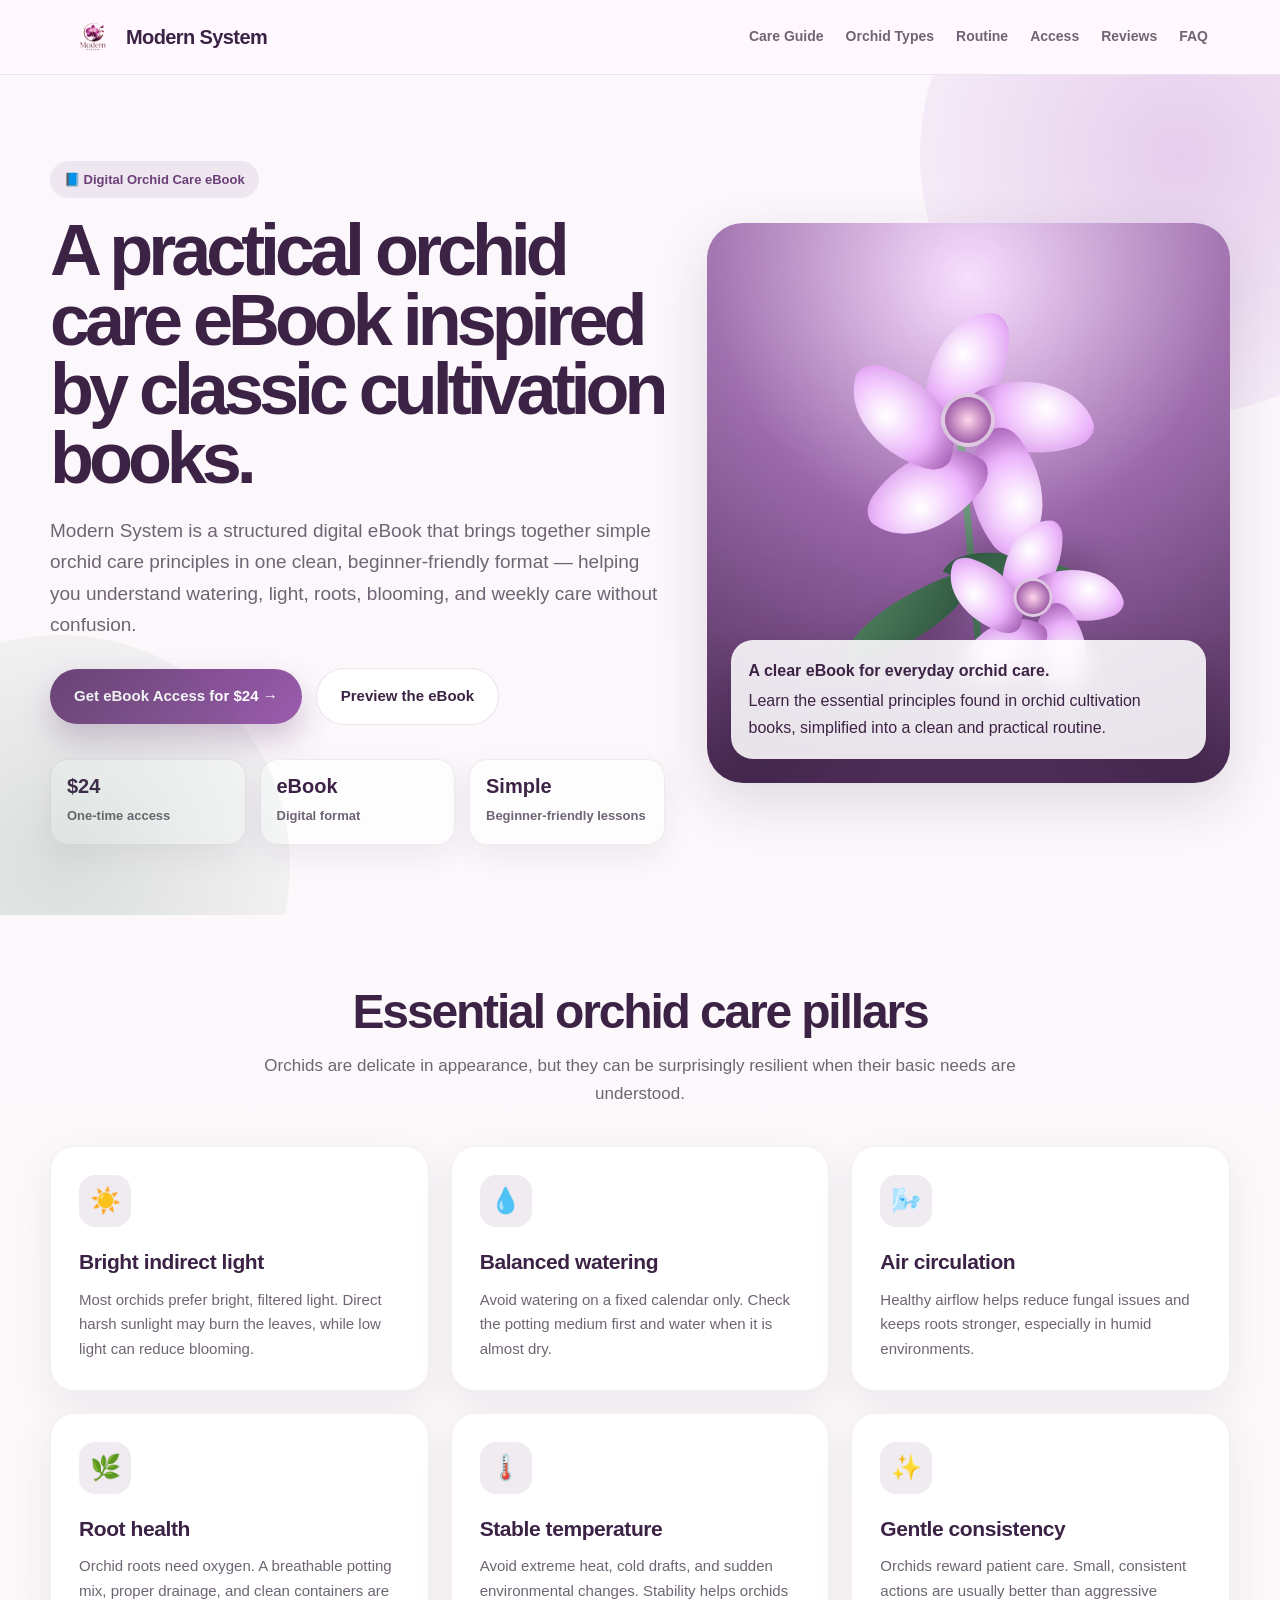
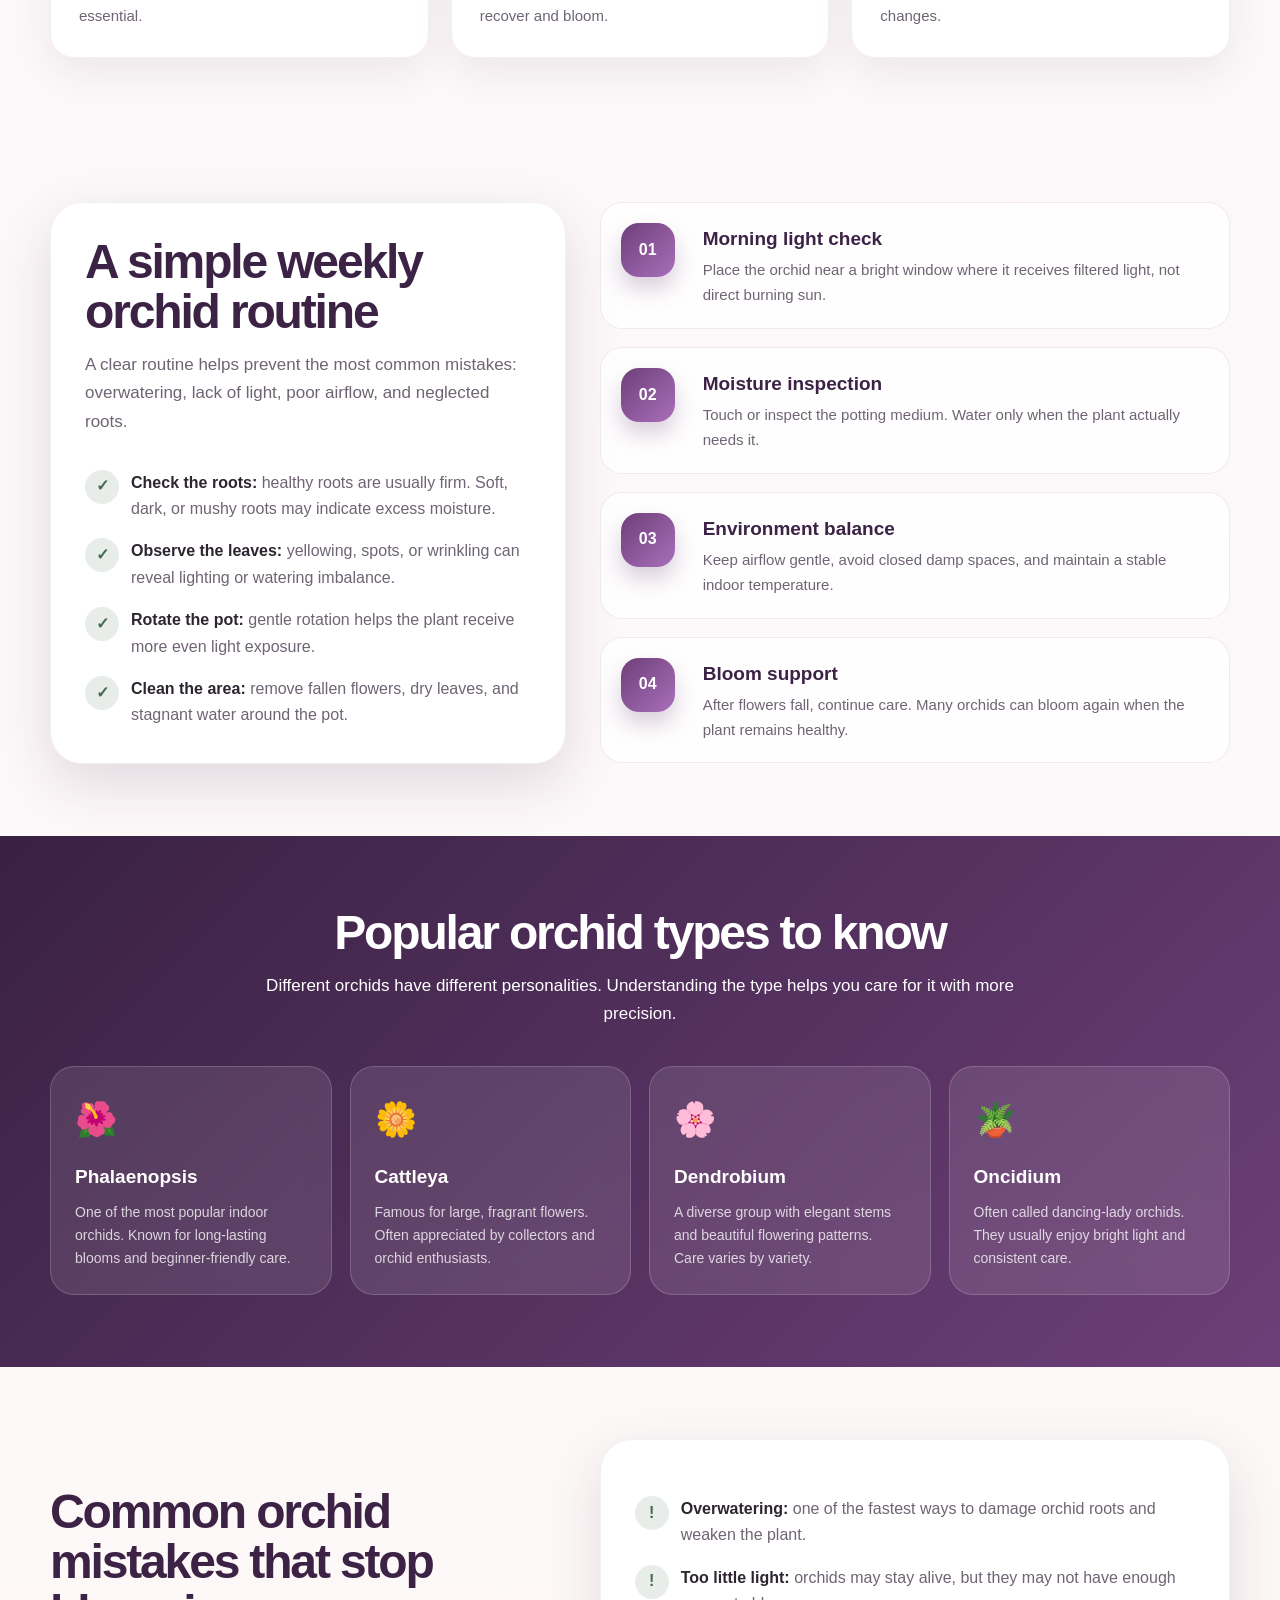
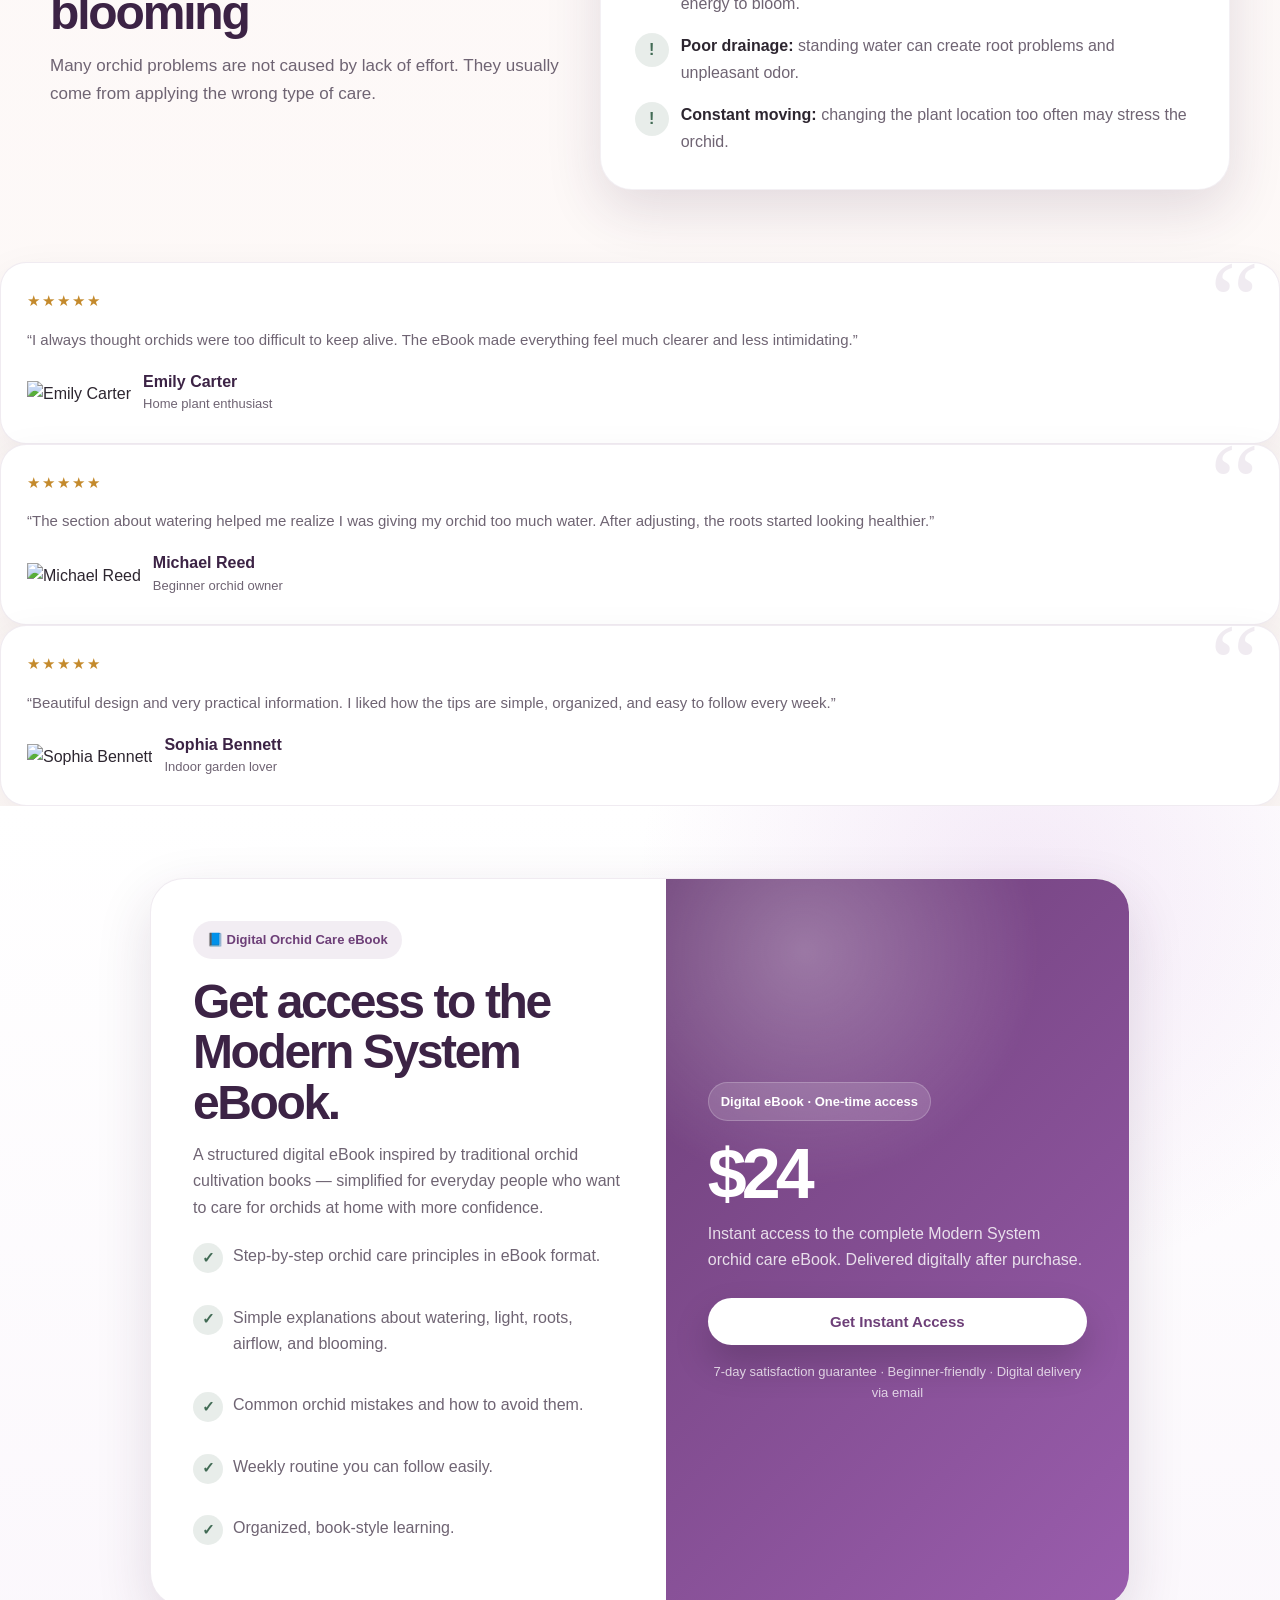
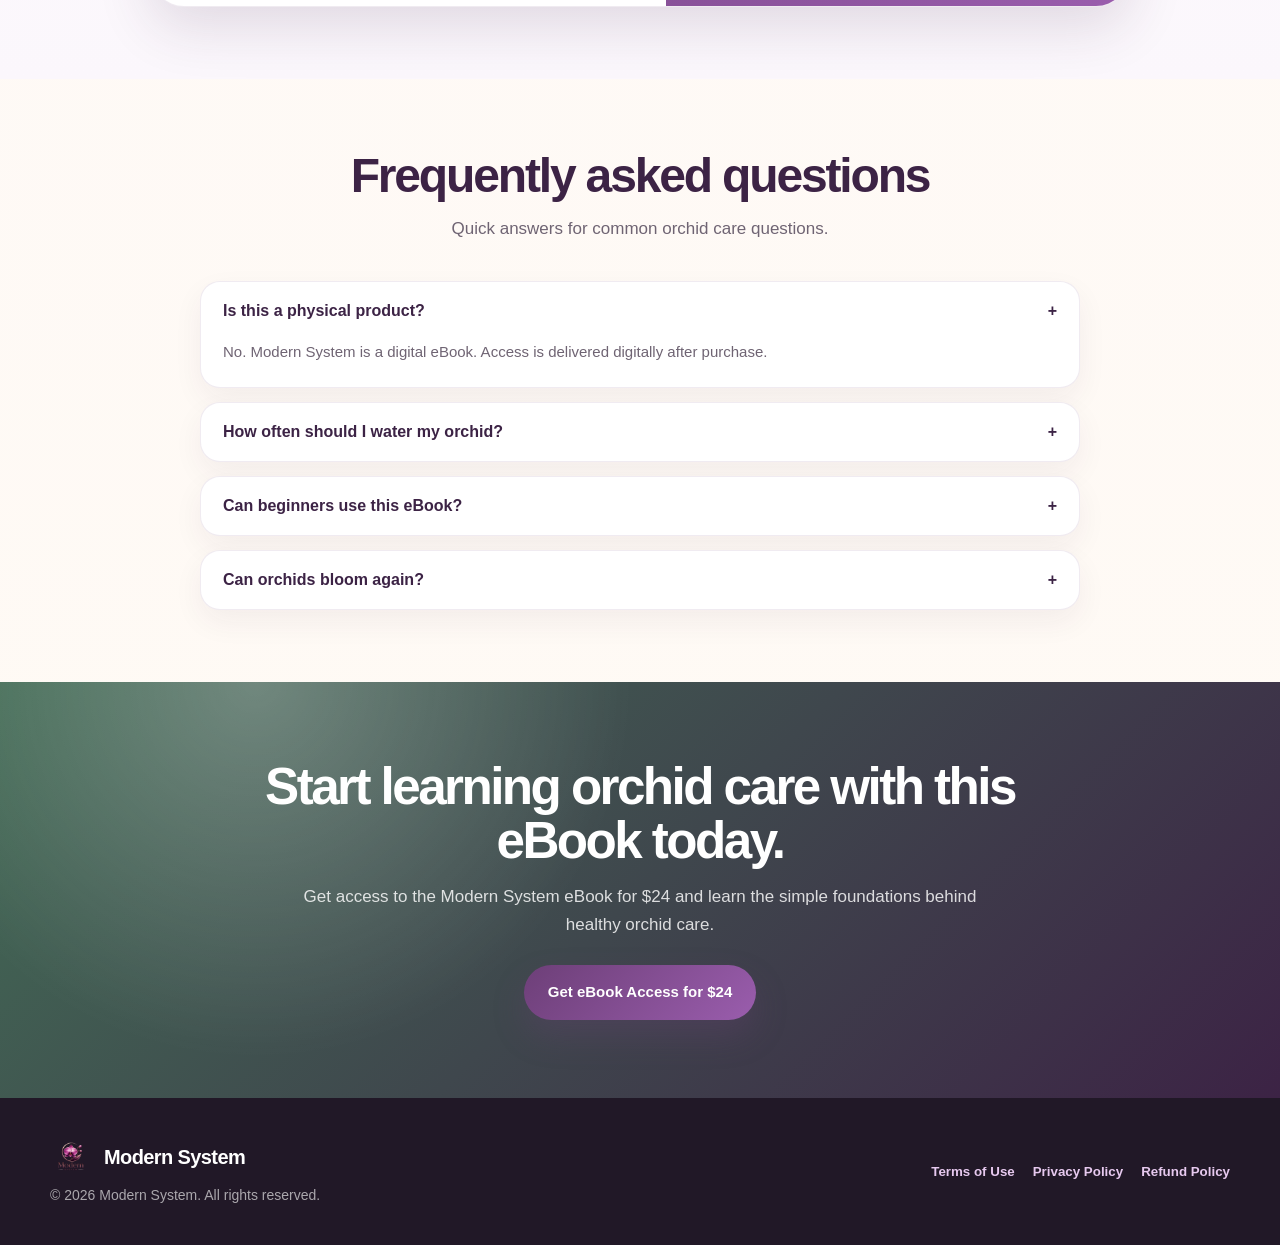
==== commit 1bcc59c8: "Update index.html" ====
--- a/index.html
+++ b/index.html
@@ -308,92 +308,65 @@
       </div>
     </section>
 
-    <section id="proof" class="social-proof">
-      <div class="wrap">
-        <div class="section-title center reveal">
-          <h2>Real impressions from orchid lovers</h2>
-          <p>
-            Social proof helps new visitors feel more confident. Feedback-style examples showing the type of experience beginner orchid lovers may have when following a clear cultivation routine.
-          </p>
-        </div>
-
-        <div class="proof-stats">
-          <div class="proof-stat reveal">
-            <strong>4.9/5</strong>
-            <span>Average satisfaction rating</span>
-          </div>
-
-          <div class="proof-stat reveal">
-            <strong>2,800+</strong>
-            <span>Orchid enthusiasts reached</span>
-          </div>
-
-          <div class="proof-stat reveal">
-            <strong>92%</strong>
-            <span>Reported easier care routine</span>
-          </div>
-
-          <div class="proof-stat reveal">
-            <strong>7 Days</strong>
-            <span>Simple beginner routine</span>
-          </div>
-        </div>
-
-        <div class="testimonials">
-          <article class="testimonial-card reveal">
-            <div class="stars">★★★★★</div>
-            <p>
-              “I always thought orchids were too difficult to keep alive. The eBook made everything feel much clearer and less intimidating.”
-            </p>
-            <div class="customer">
-              <div class="avatar">E</div>
-              <div>
-                <b>Emily Carter</b>
-                <span>Home plant enthusiast</span>
-              </div>
-            </div>
-          </article>
-
-          <article class="testimonial-card reveal">
-            <div class="stars">★★★★★</div>
-            <p>
-              “The section about watering helped me realize I was giving my orchid too much water. After adjusting, the roots started looking healthier.”
-            </p>
-            <div class="customer">
-              <div class="avatar">M</div>
-              <div>
-                <b>Michael Reed</b>
-                <span>Beginner orchid owner</span>
-              </div>
-            </div>
-          </article>
-
-          <article class="testimonial-card reveal">
-            <div class="stars">★★★★★</div>
-            <p>
-              “Beautiful design and very practical information. I liked how the tips are simple, organized, and easy to follow every week.”
-            </p>
-            <div class="customer">
-              <div class="avatar">S</div>
-              <div>
-                <b>Sophia Bennett</b>
-                <span>Indoor garden lover</span>
-              </div>
-            </div>
-          </article>
-        </div>
-
-        <div class="proof-highlight reveal">
-          <div class="proof-highlight-icon">✓</div>
-          <div>
-            <strong>Designed to build trust before the visitor takes action.</strong>
-            <p>
-              The testimonials, ratings, and care statistics create a stronger perception of credibility while keeping the page elegant and professional.
-            </p>
-          </div>
-        </div>
-      </div>
-    </section>
+   <article class="testimonial-card reveal">
+  <div class="stars">★★★★★</div>
+  <p>
+    “I always thought orchids were too difficult to keep alive. The eBook made everything feel much clearer and less intimidating.”
+  </p>
+  <div class="customer">
+    <img 
+      src="/images/user1.jpg" 
+      alt="Emily Carter" 
+      class="avatar-img"
+      loading="lazy"
+      onerror="this.src='/images/default-avatar.jpg'"
+    >
+    <div>
+      <b>Emily Carter</b>
+      <span>Home plant enthusiast</span>
+    </div>
+  </div>
+</article>
+
+<article class="testimonial-card reveal">
+  <div class="stars">★★★★★</div>
+  <p>
+    “The section about watering helped me realize I was giving my orchid too much water. After adjusting, the roots started looking healthier.”
+  </p>
+  <div class="customer">
+    <img 
+      src="/images/user2.jpg" 
+      alt="Michael Reed" 
+      class="avatar-img"
+      loading="lazy"
+      onerror="this.src='/images/default-avatar.jpg'"
+    >
+    <div>
+      <b>Michael Reed</b>
+      <span>Beginner orchid owner</span>
+    </div>
+  </div>
+</article>
+
+<article class="testimonial-card reveal">
+  <div class="stars">★★★★★</div>
+  <p>
+    “Beautiful design and very practical information. I liked how the tips are simple, organized, and easy to follow every week.”
+  </p>
+  <div class="customer">
+    <img 
+      src="/images/user3.jpg" 
+      alt="Sophia Bennett" 
+      class="avatar-img"
+      loading="lazy"
+      onerror="this.src='/images/default-avatar.jpg'"
+    >
+    <div>
+      <b>Sophia Bennett</b>
+      <span>Indoor garden lover</span>
+    </div>
+  </div>
+</article>
 
     <section id="access" class="access-section">
       <div class="wrap">
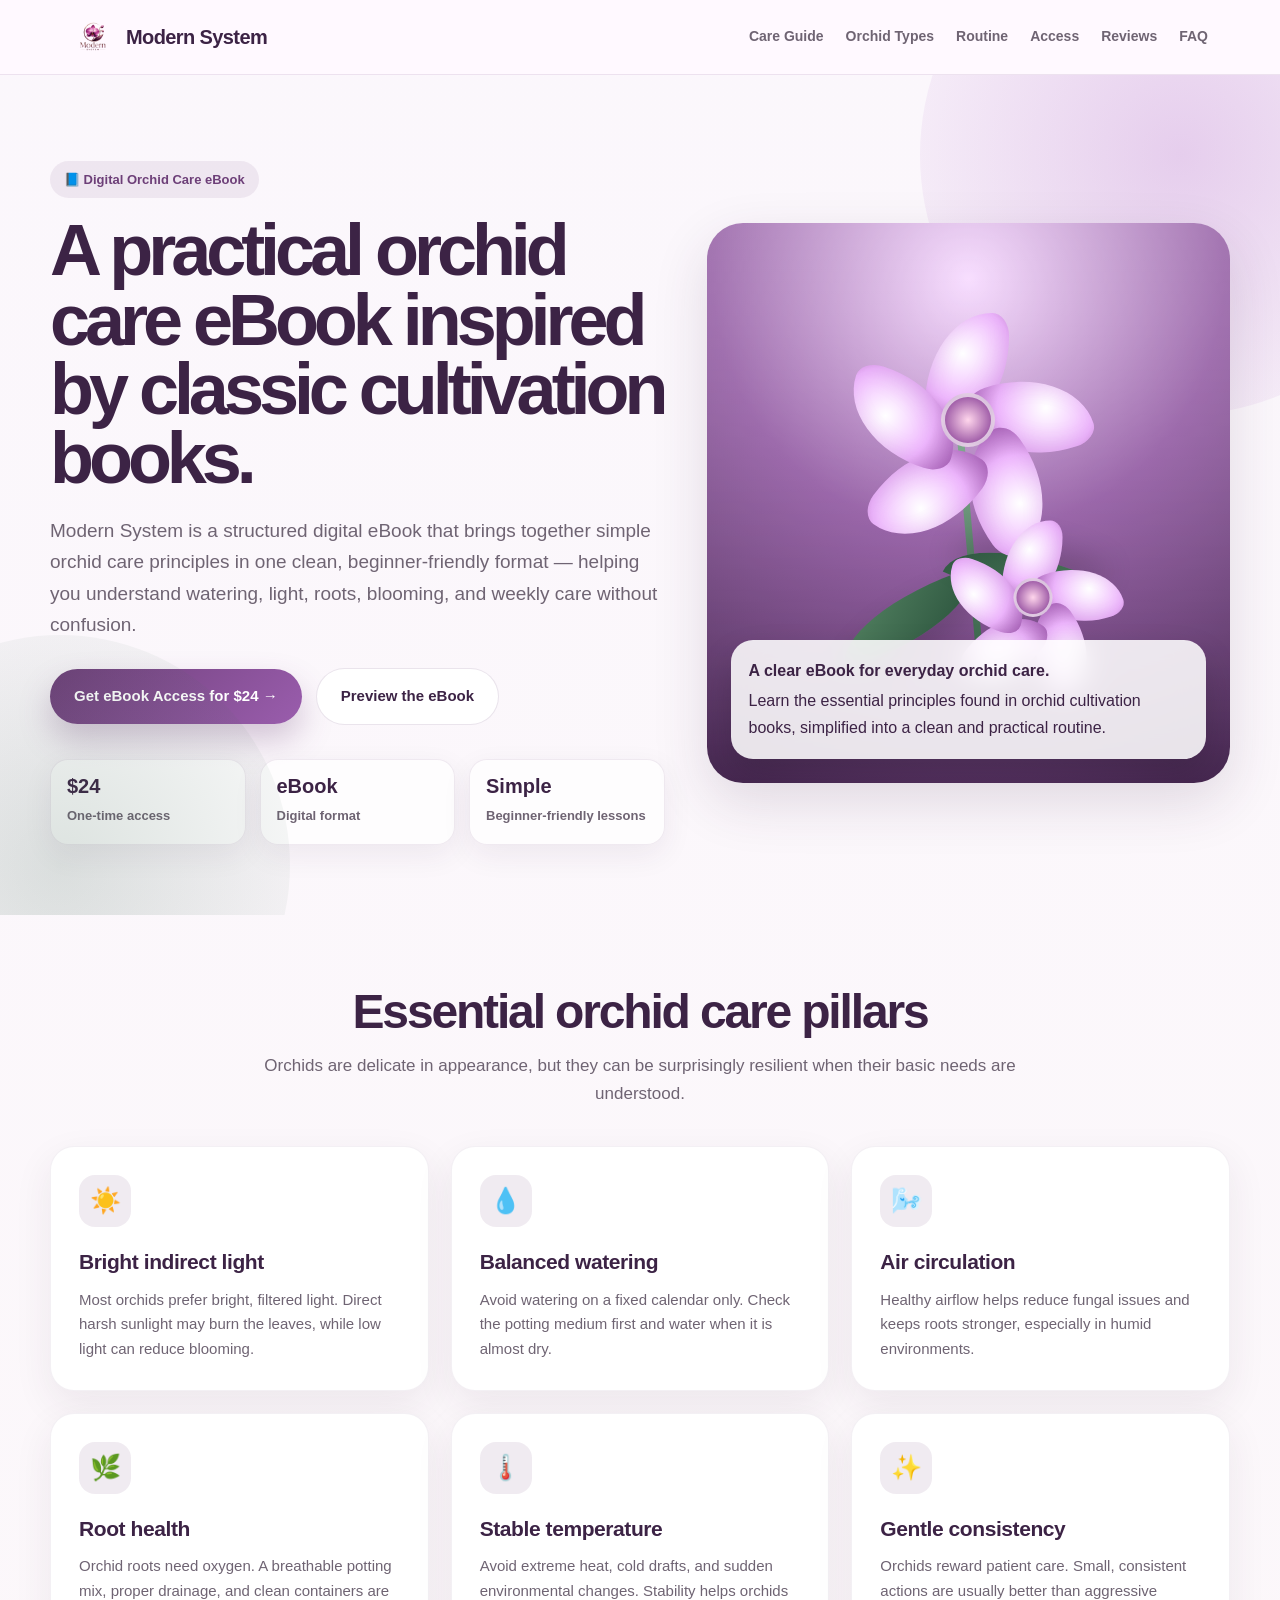
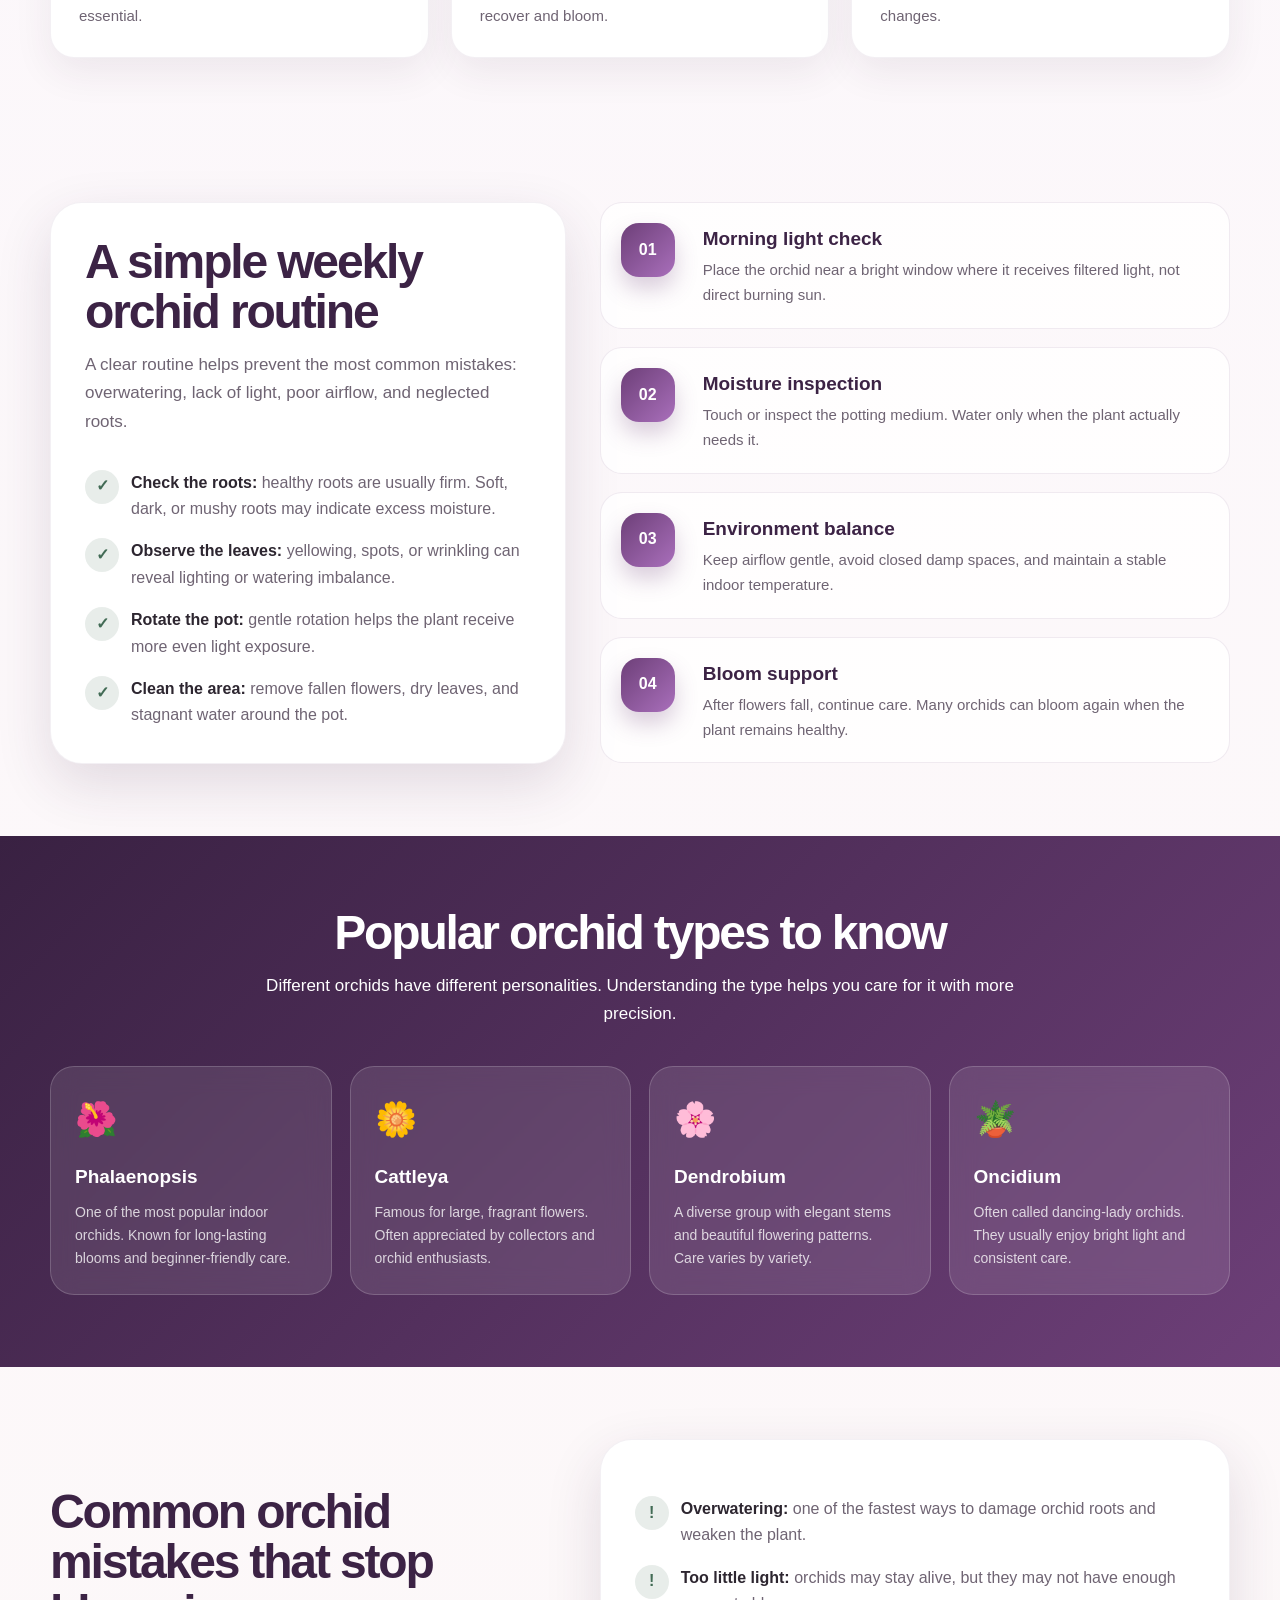
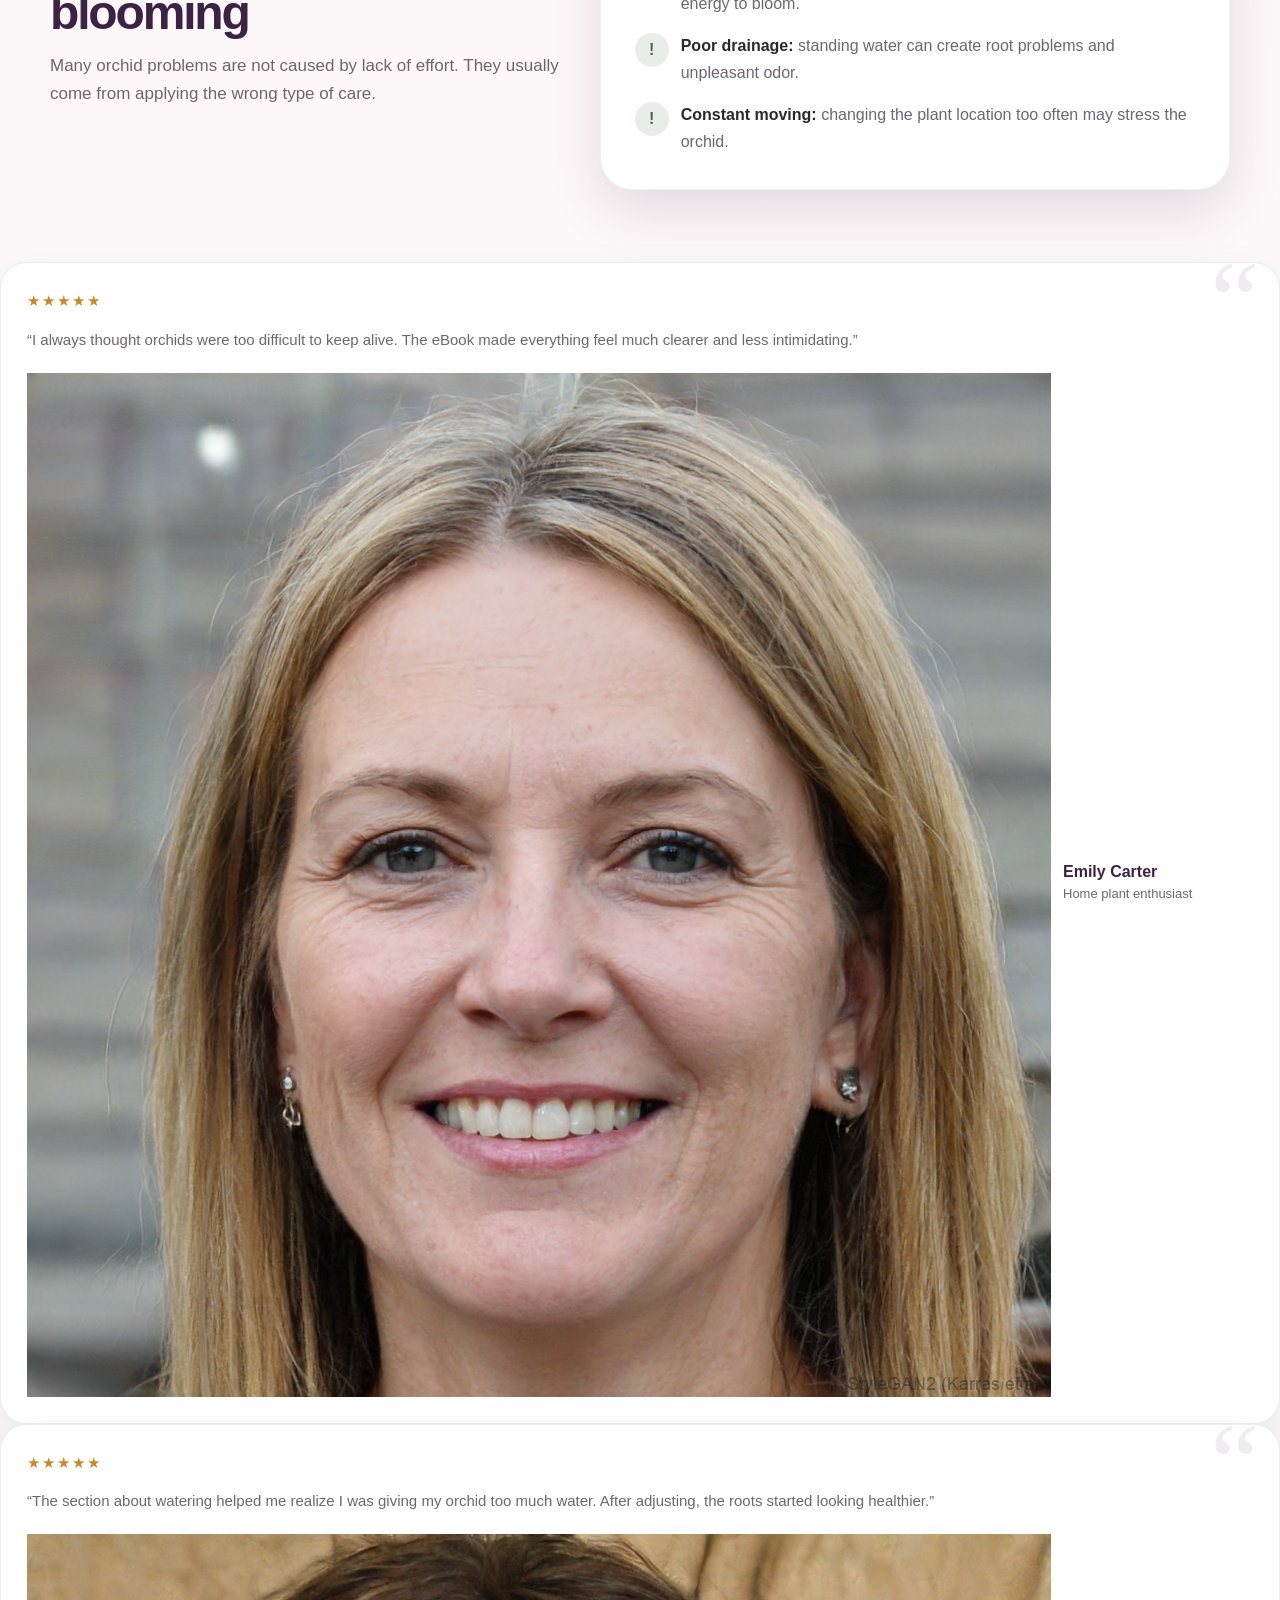
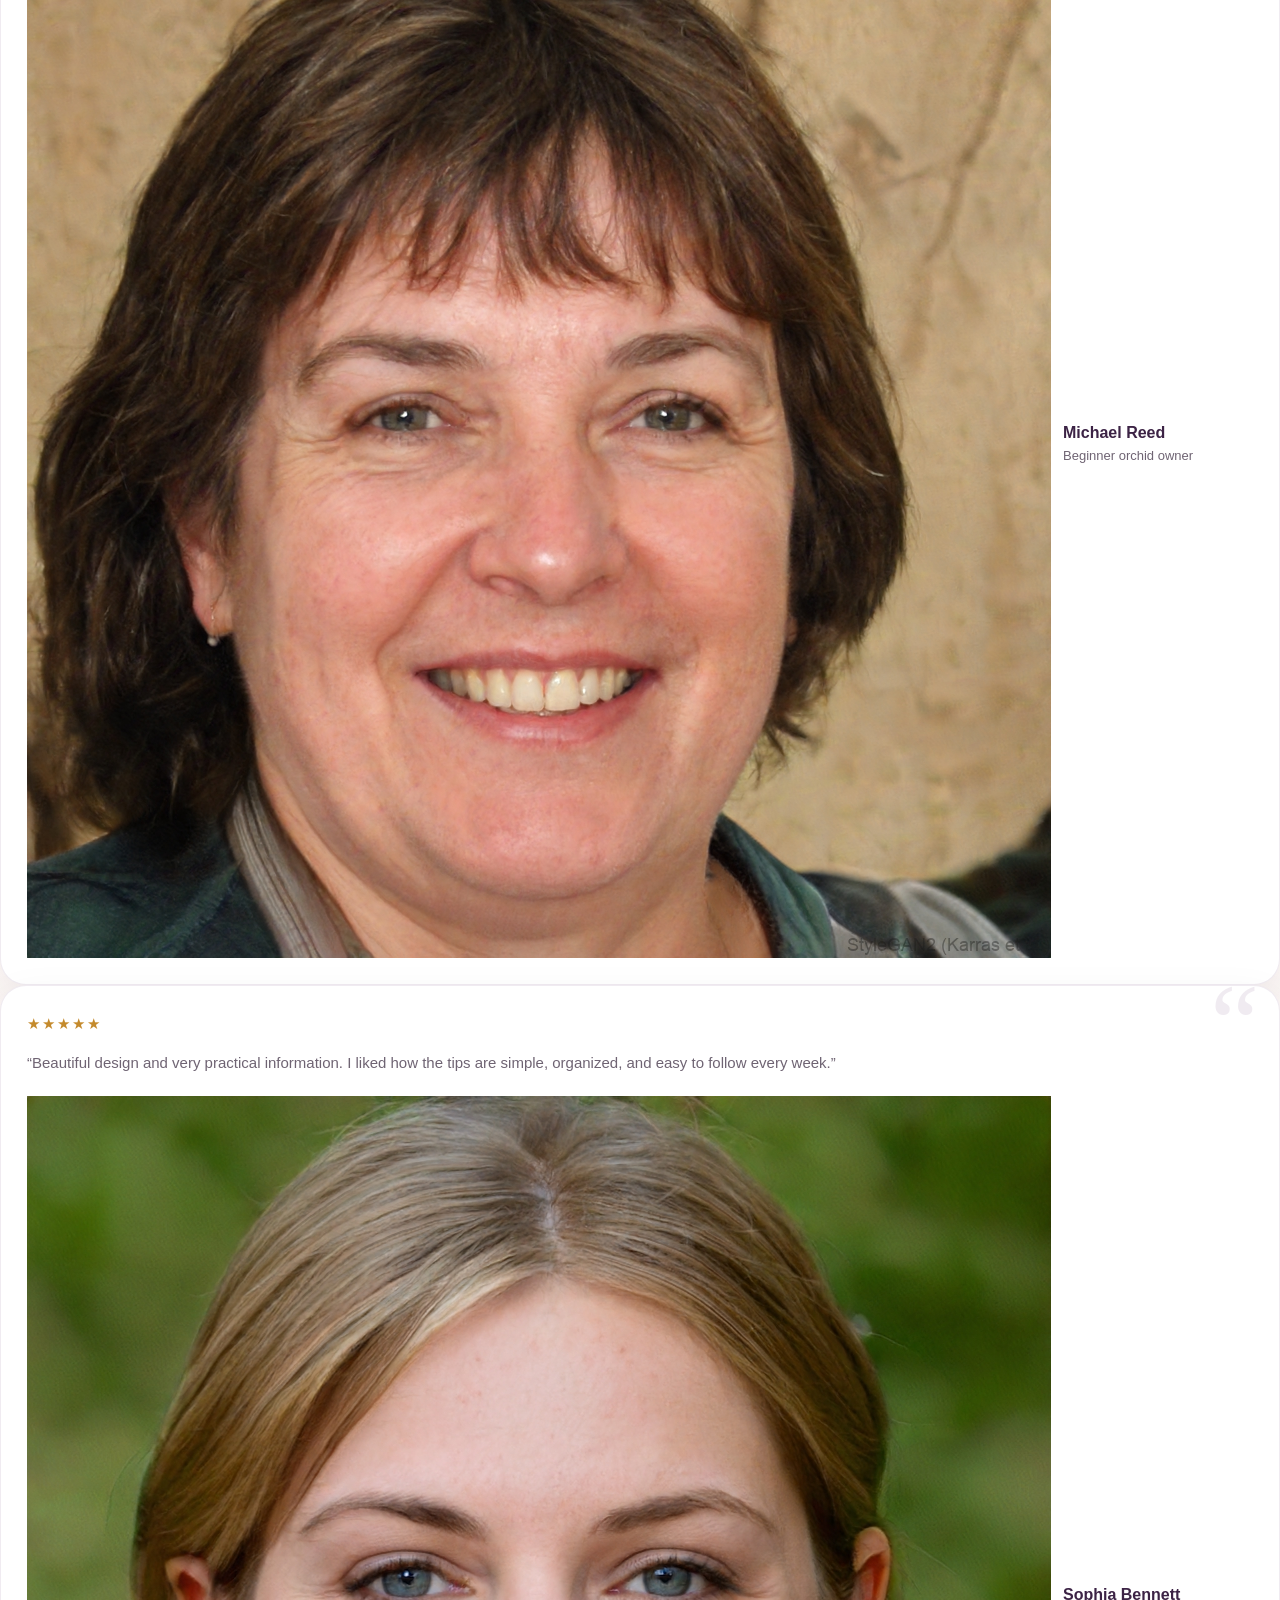
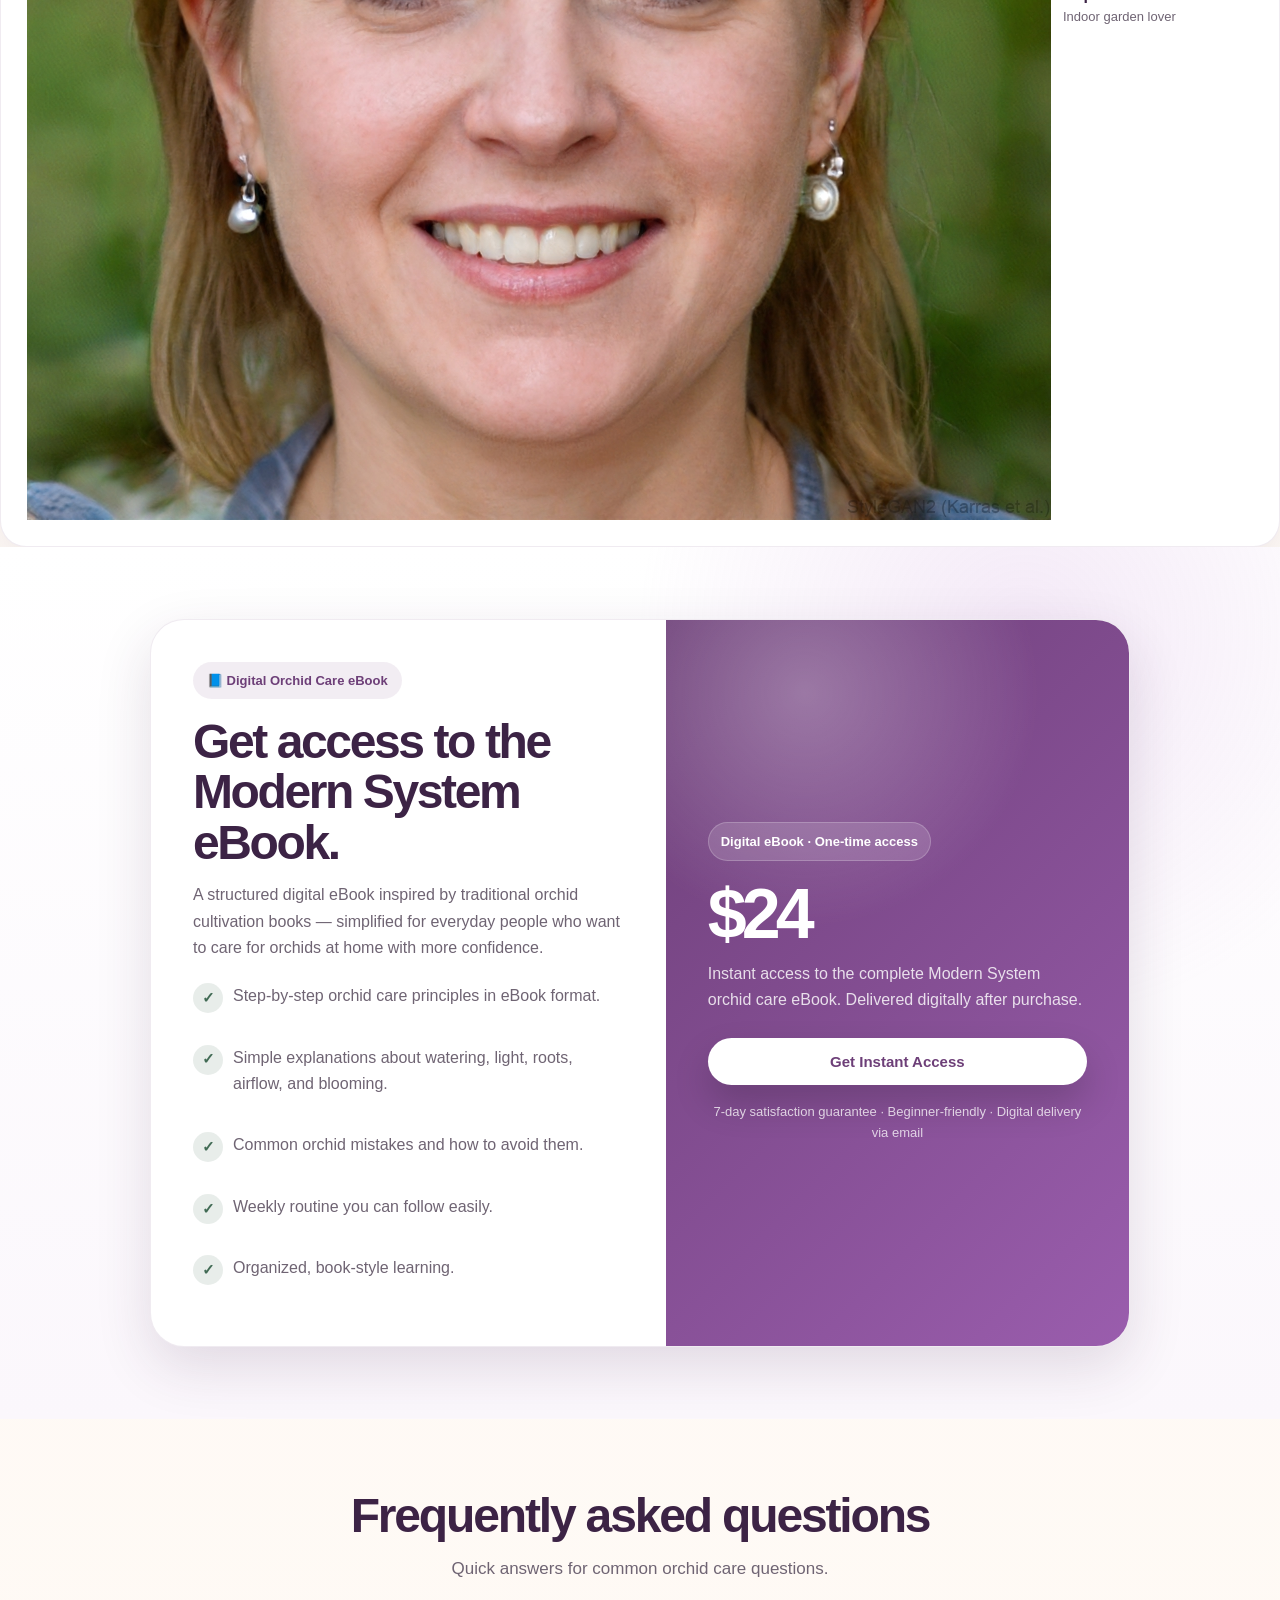
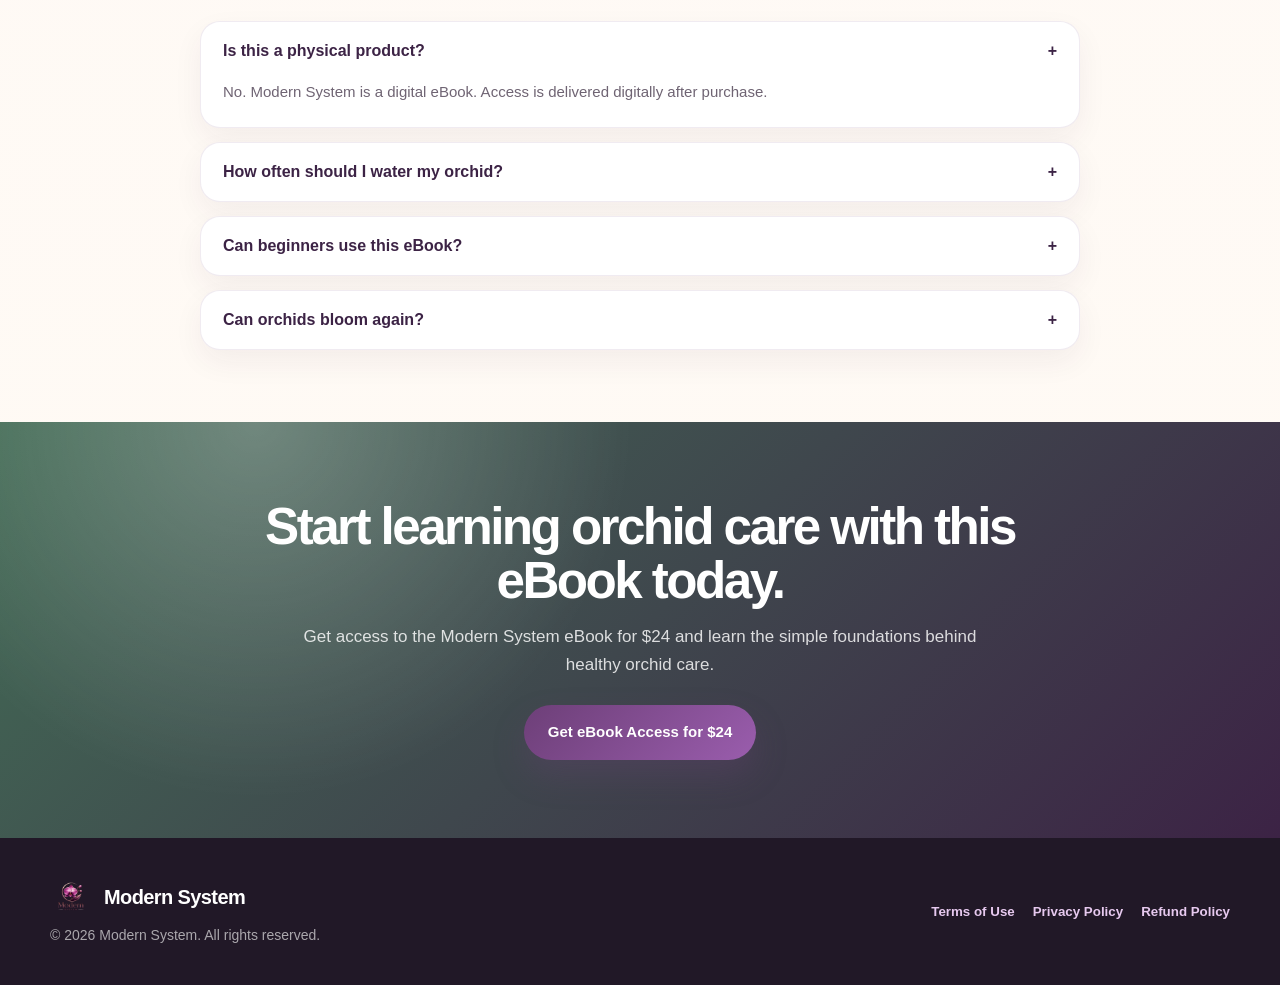
==== commit 2d443e39: "Update index.html" ====
--- a/index.html
+++ b/index.html
@@ -315,7 +315,7 @@
   </p>
   <div class="customer">
     <img 
-      src="/images/user1.jpg" 
+      src="/images/user1.png" 
       alt="Emily Carter" 
       class="avatar-img"
       loading="lazy"
@@ -335,7 +335,7 @@
   </p>
   <div class="customer">
     <img 
-      src="/images/user2.jpg" 
+      src="/images/user2.png" 
       alt="Michael Reed" 
       class="avatar-img"
       loading="lazy"
@@ -355,7 +355,7 @@
   </p>
   <div class="customer">
     <img 
-      src="/images/user3.jpg" 
+      src="/images/user3.png" 
       alt="Sophia Bennett" 
       class="avatar-img"
       loading="lazy"
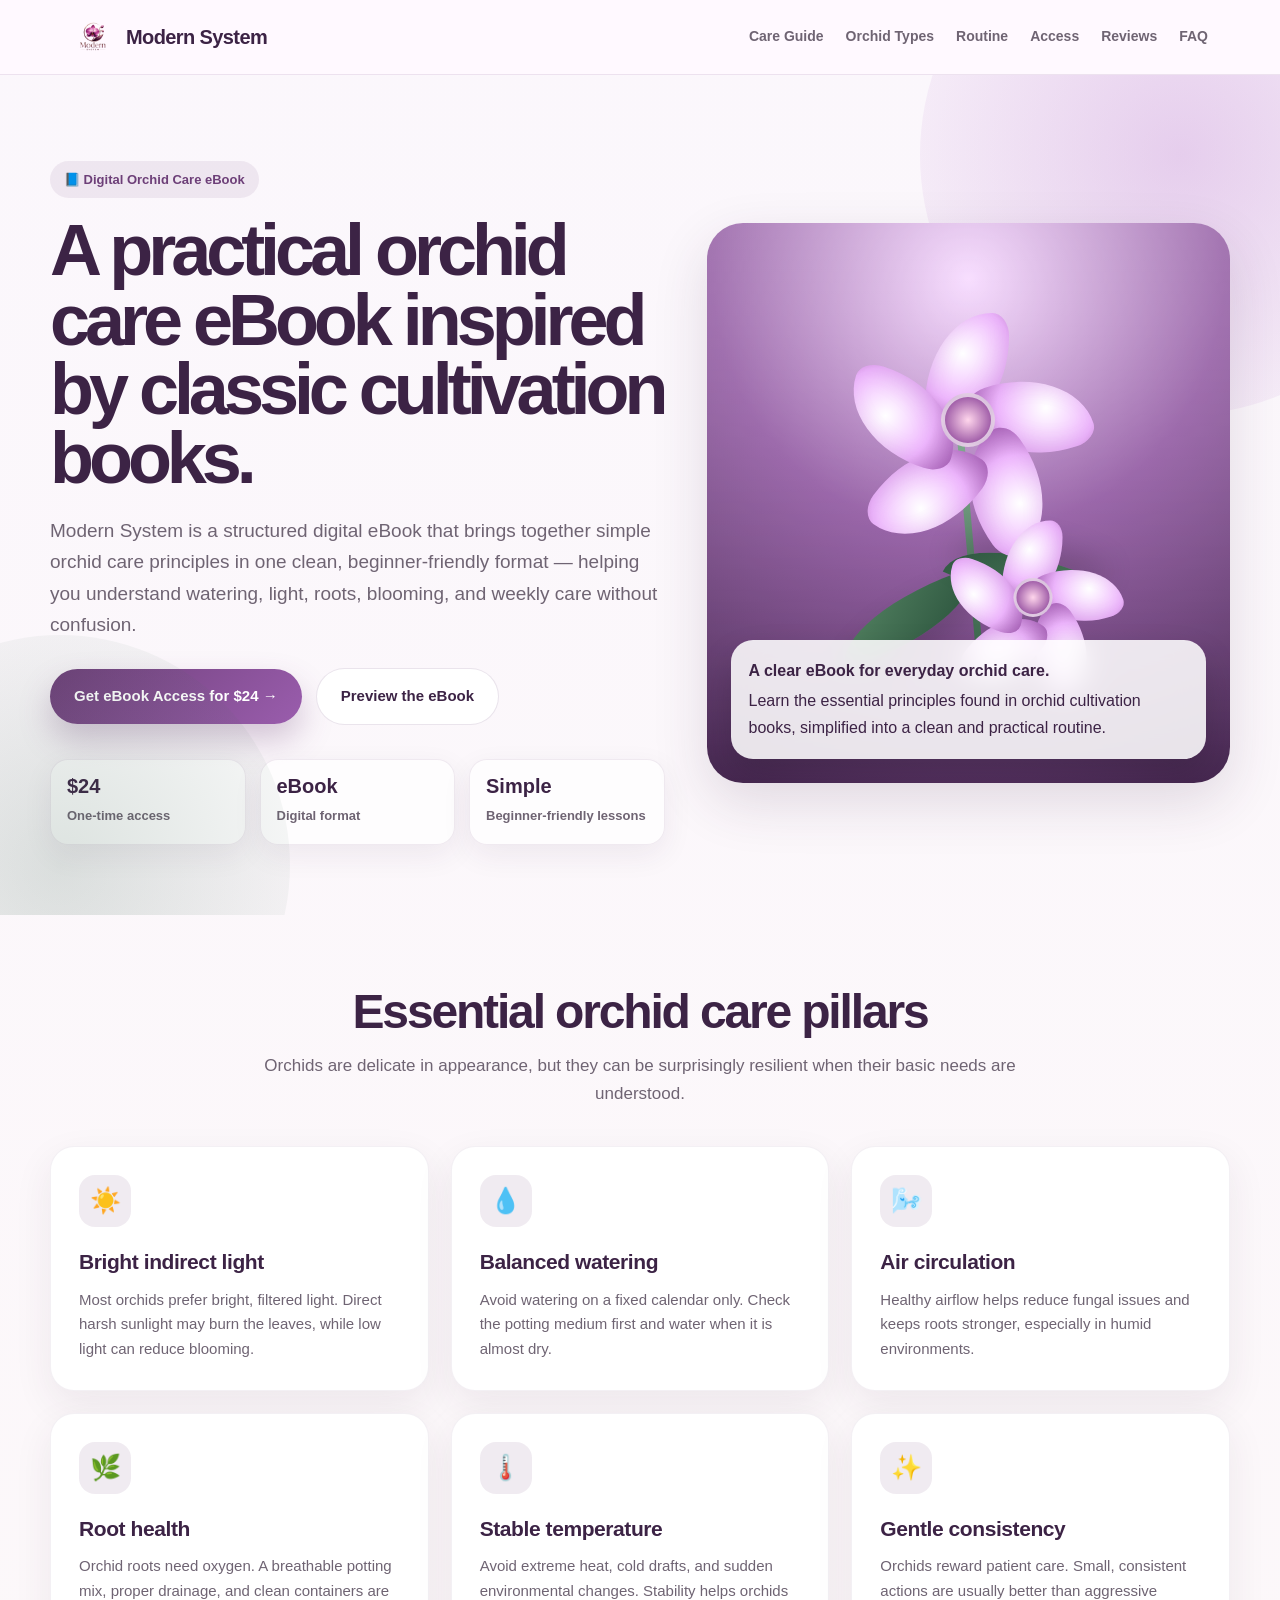
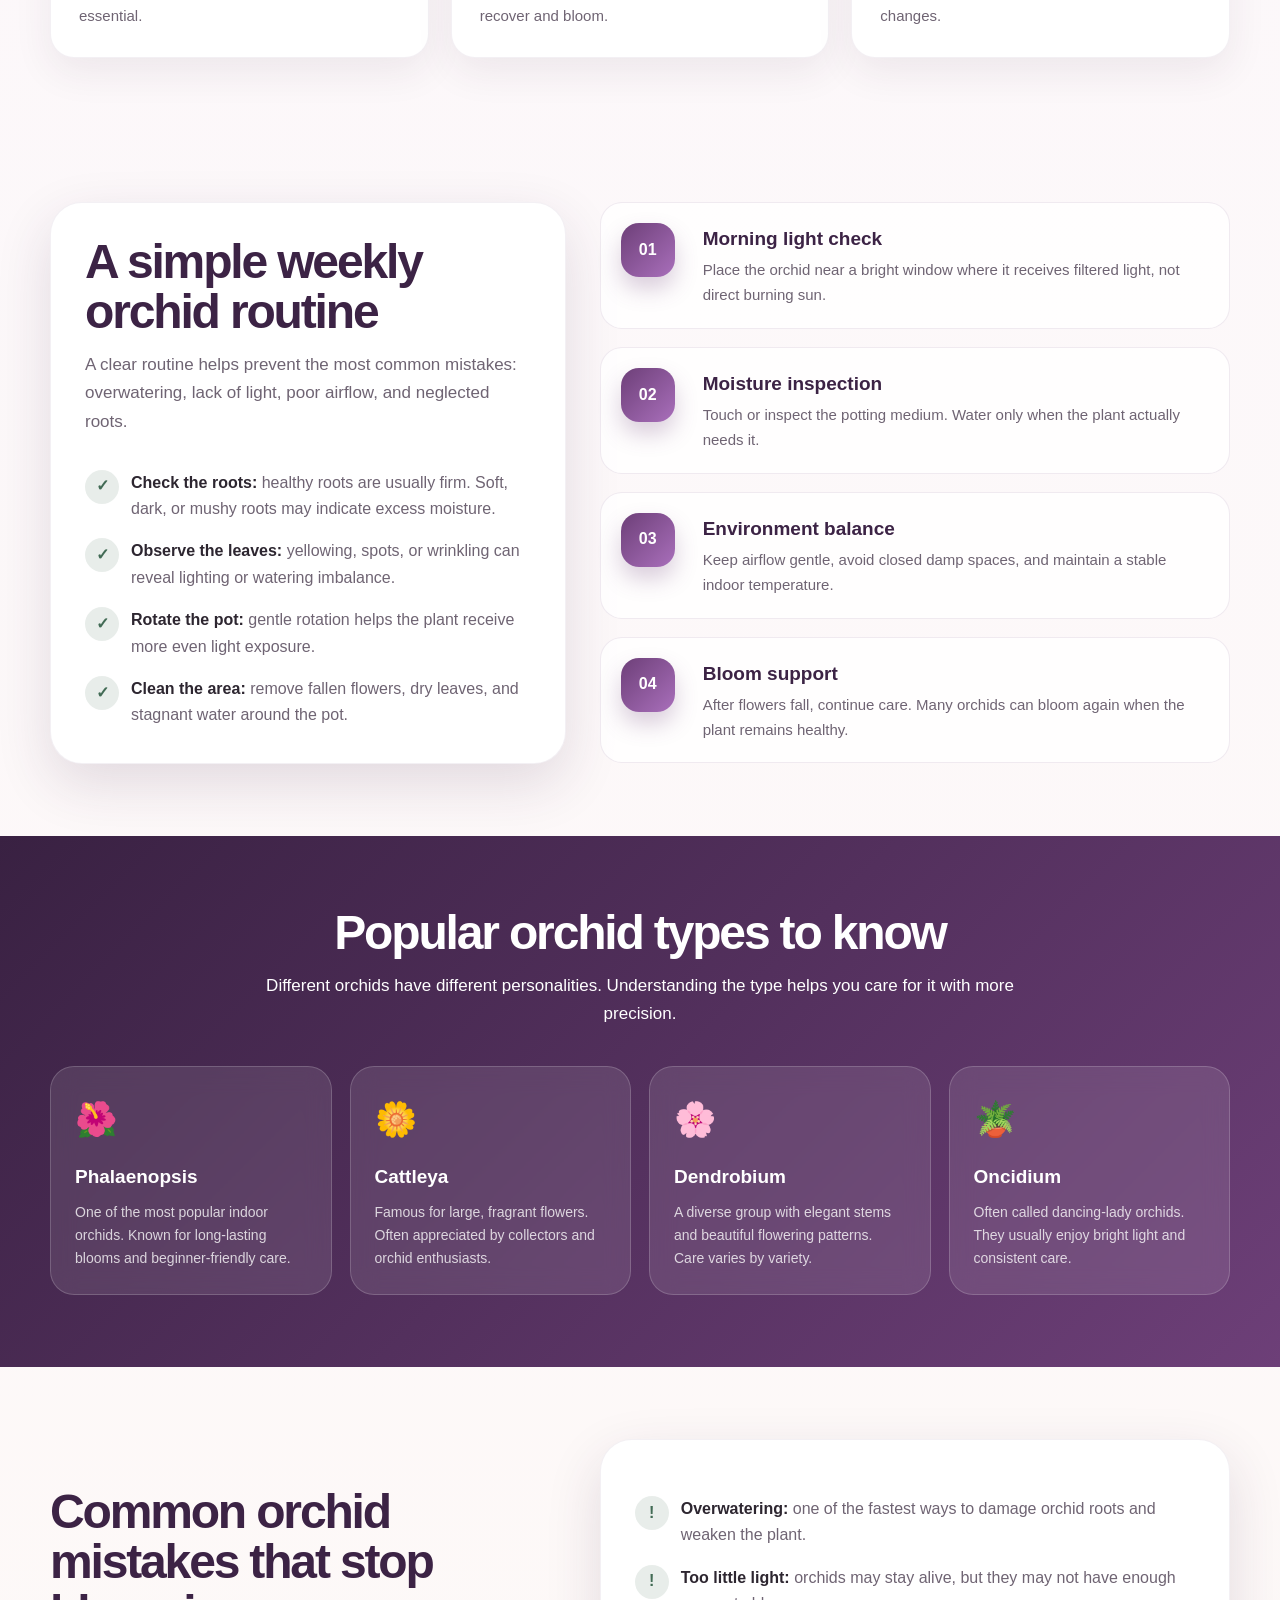
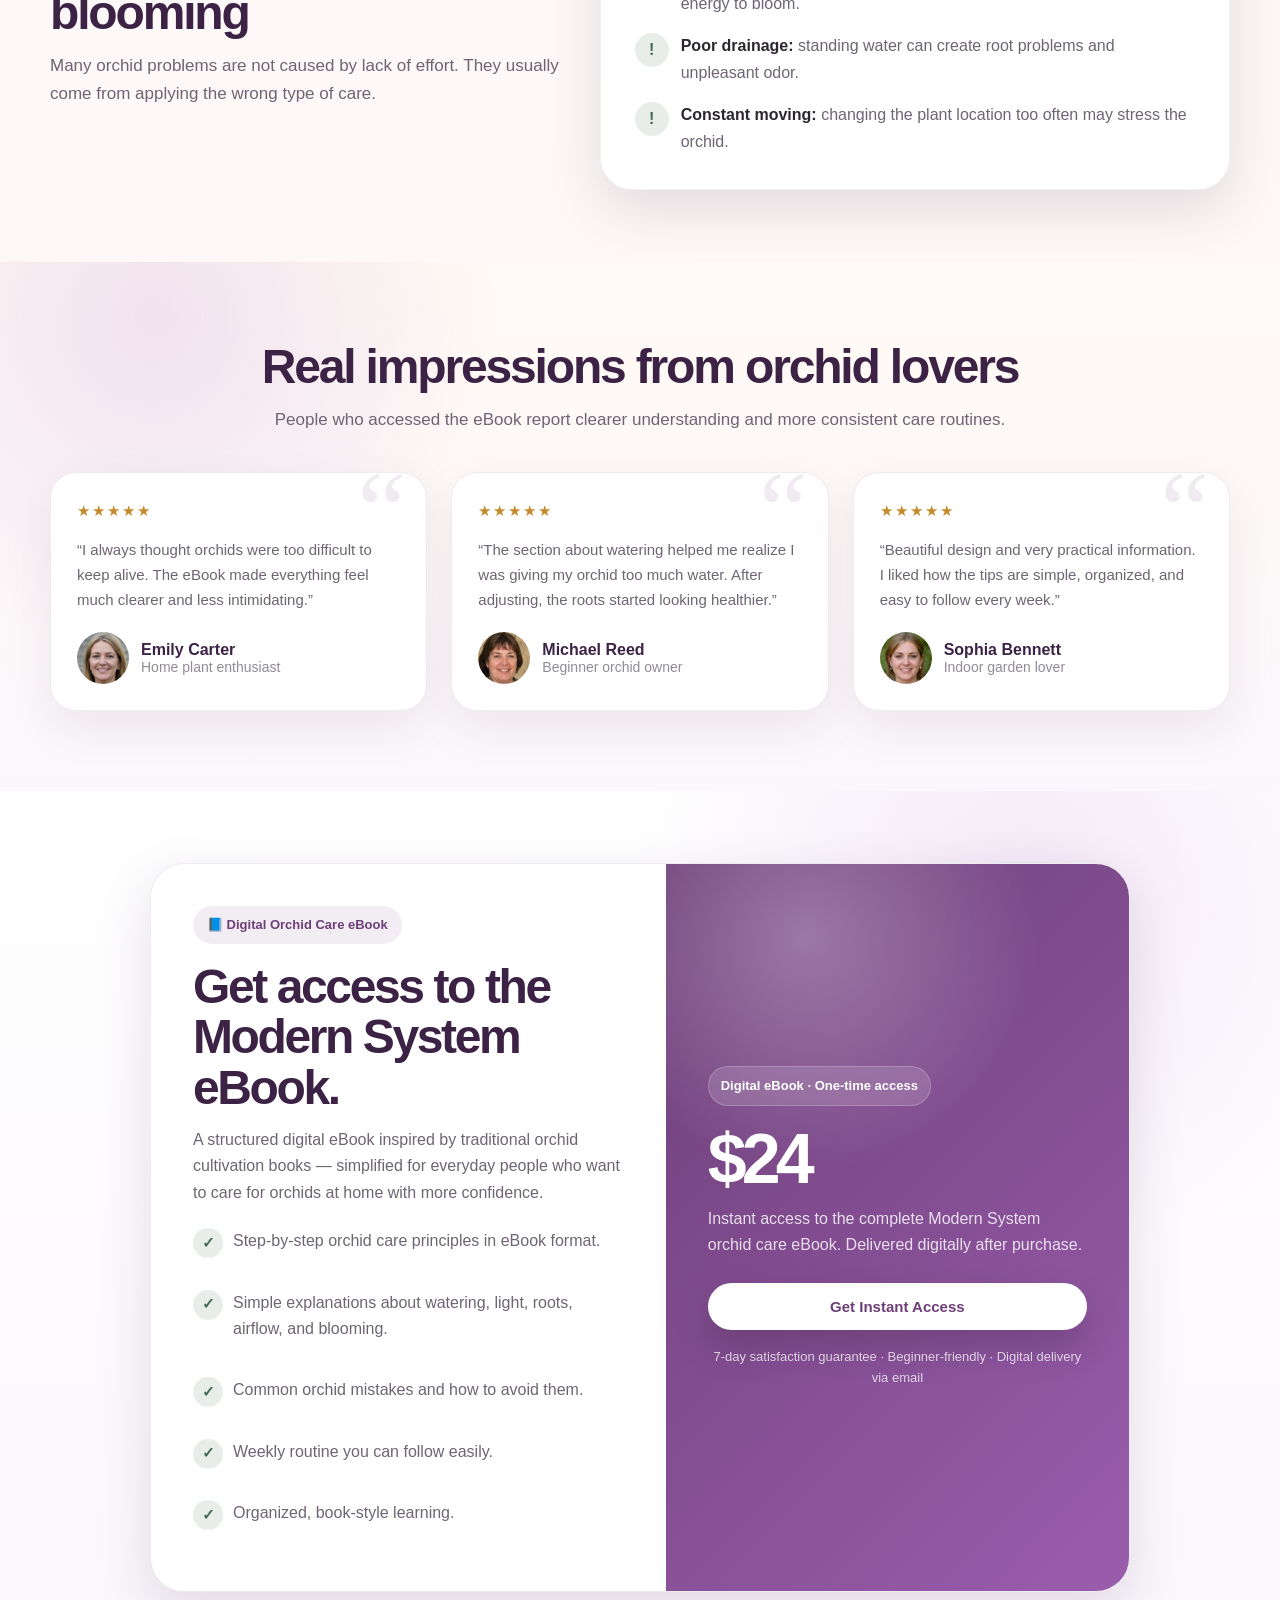
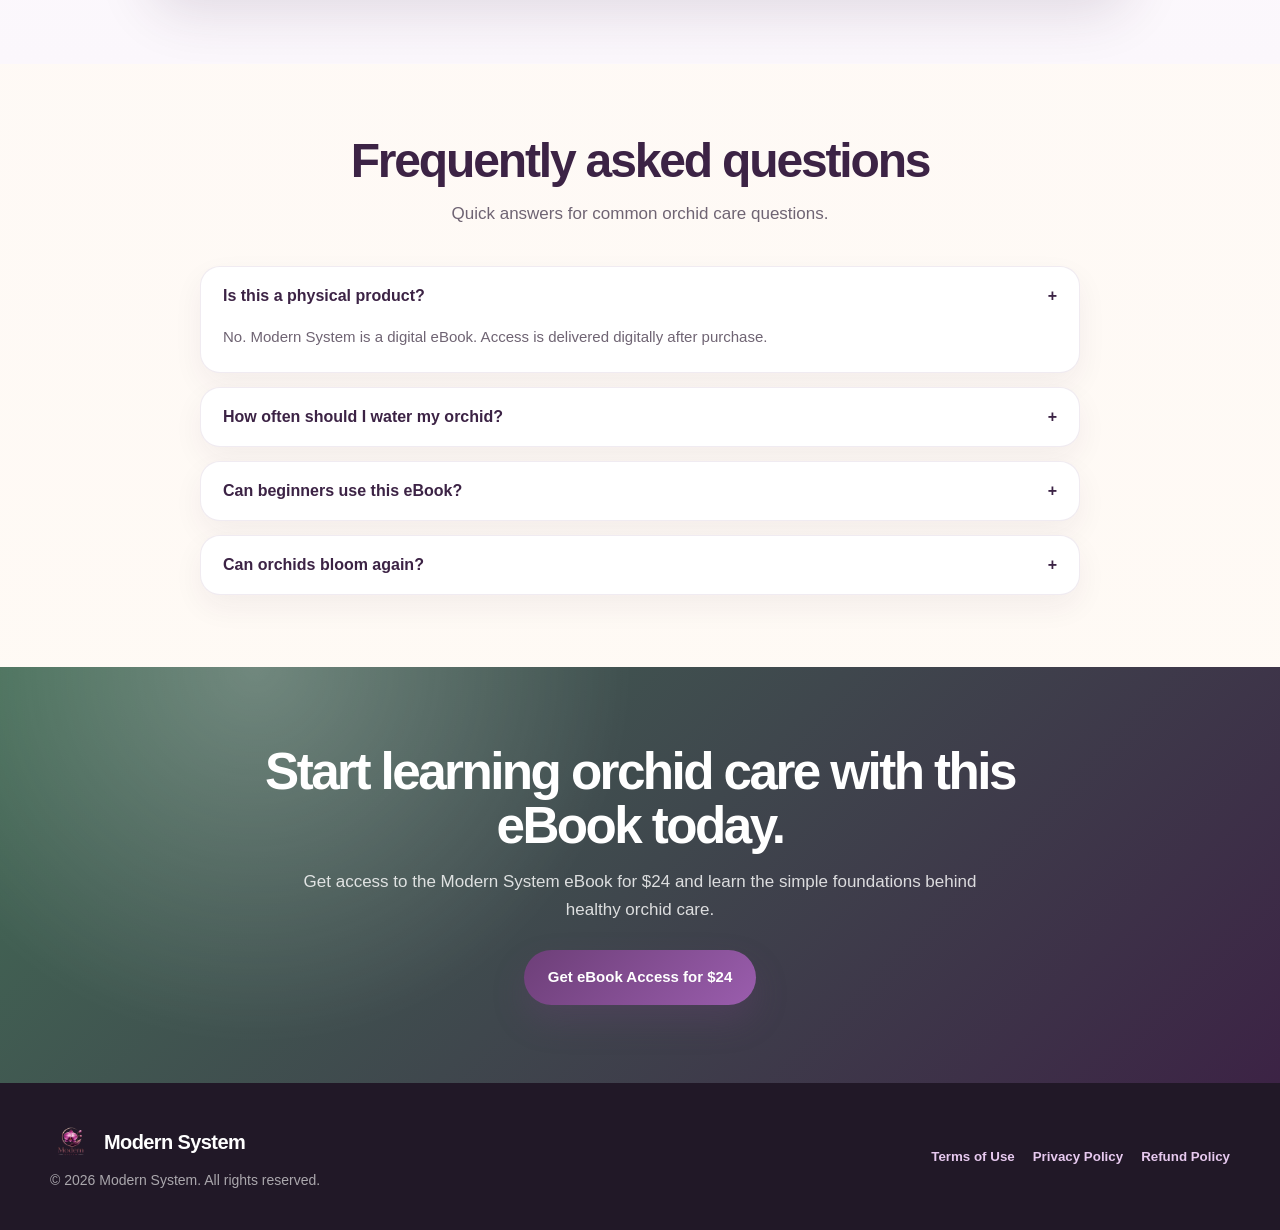
==== commit 3ff01684: "Update index.html" ====
--- a/index.html
+++ b/index.html
@@ -18,6 +18,70 @@
       transform: none !important;
       visibility: visible !important;
     }
+
+    .social-proof {
+      padding: 80px 0;
+    }
+
+    .testimonials {
+      display: grid;
+      grid-template-columns: repeat(3, minmax(0, 1fr));
+      gap: 24px;
+      margin-top: 36px;
+    }
+
+    .testimonial-card {
+      width: 100%;
+      height: 100%;
+    }
+
+    .testimonial-card .customer {
+      display: flex;
+      align-items: center;
+      gap: 12px;
+      margin-top: 18px;
+    }
+
+    .avatar-img {
+      width: 52px;
+      height: 52px;
+      min-width: 52px;
+      min-height: 52px;
+      border-radius: 50%;
+      object-fit: cover;
+      object-position: center;
+      display: block;
+      overflow: hidden;
+    }
+
+    .testimonial-card .customer div {
+      display: flex;
+      flex-direction: column;
+      line-height: 1.25;
+    }
+
+    .testimonial-card .customer b {
+      display: block;
+    }
+
+    .testimonial-card .customer span {
+      display: block;
+      font-size: 14px;
+      opacity: 0.75;
+    }
+
+    @media (max-width: 900px) {
+      .testimonials {
+        grid-template-columns: 1fr;
+      }
+
+      .avatar-img {
+        width: 48px;
+        height: 48px;
+        min-width: 48px;
+        min-height: 48px;
+      }
+    }
   </style>
 </head>
 
@@ -119,49 +183,37 @@
           <article class="info-card reveal">
             <div class="icon">☀️</div>
             <h3>Bright indirect light</h3>
-            <p>
-              Most orchids prefer bright, filtered light. Direct harsh sunlight may burn the leaves, while low light can reduce blooming.
-            </p>
+            <p>Most orchids prefer bright, filtered light. Direct harsh sunlight may burn the leaves, while low light can reduce blooming.</p>
           </article>
 
           <article class="info-card reveal">
             <div class="icon">💧</div>
             <h3>Balanced watering</h3>
-            <p>
-              Avoid watering on a fixed calendar only. Check the potting medium first and water when it is almost dry.
-            </p>
+            <p>Avoid watering on a fixed calendar only. Check the potting medium first and water when it is almost dry.</p>
           </article>
 
           <article class="info-card reveal">
             <div class="icon">🌬️</div>
             <h3>Air circulation</h3>
-            <p>
-              Healthy airflow helps reduce fungal issues and keeps roots stronger, especially in humid environments.
-            </p>
+            <p>Healthy airflow helps reduce fungal issues and keeps roots stronger, especially in humid environments.</p>
           </article>
 
           <article class="info-card reveal">
             <div class="icon">🌿</div>
             <h3>Root health</h3>
-            <p>
-              Orchid roots need oxygen. A breathable potting mix, proper drainage, and clean containers are essential.
-            </p>
+            <p>Orchid roots need oxygen. A breathable potting mix, proper drainage, and clean containers are essential.</p>
           </article>
 
           <article class="info-card reveal">
             <div class="icon">🌡️</div>
             <h3>Stable temperature</h3>
-            <p>
-              Avoid extreme heat, cold drafts, and sudden environmental changes. Stability helps orchids recover and bloom.
-            </p>
+            <p>Avoid extreme heat, cold drafts, and sudden environmental changes. Stability helps orchids recover and bloom.</p>
           </article>
 
           <article class="info-card reveal">
             <div class="icon">✨</div>
             <h3>Gentle consistency</h3>
-            <p>
-              Orchids reward patient care. Small, consistent actions are usually better than aggressive changes.
-            </p>
+            <p>Orchids reward patient care. Small, consistent actions are usually better than aggressive changes.</p>
           </article>
         </div>
       </div>
@@ -172,66 +224,22 @@
         <div class="panel reveal">
           <div class="section-title">
             <h2>A simple weekly orchid routine</h2>
-            <p>
-              A clear routine helps prevent the most common mistakes: overwatering, lack of light, poor airflow, and neglected roots.
-            </p>
+            <p>A clear routine helps prevent the most common mistakes: overwatering, lack of light, poor airflow, and neglected roots.</p>
           </div>
 
           <div class="check-list">
-            <div class="check">
-              <span>✓</span>
-              <div><b>Check the roots:</b> healthy roots are usually firm. Soft, dark, or mushy roots may indicate excess moisture.</div>
-            </div>
-
-            <div class="check">
-              <span>✓</span>
-              <div><b>Observe the leaves:</b> yellowing, spots, or wrinkling can reveal lighting or watering imbalance.</div>
-            </div>
-
-            <div class="check">
-              <span>✓</span>
-              <div><b>Rotate the pot:</b> gentle rotation helps the plant receive more even light exposure.</div>
-            </div>
-
-            <div class="check">
-              <span>✓</span>
-              <div><b>Clean the area:</b> remove fallen flowers, dry leaves, and stagnant water around the pot.</div>
-            </div>
+            <div class="check"><span>✓</span><div><b>Check the roots:</b> healthy roots are usually firm. Soft, dark, or mushy roots may indicate excess moisture.</div></div>
+            <div class="check"><span>✓</span><div><b>Observe the leaves:</b> yellowing, spots, or wrinkling can reveal lighting or watering imbalance.</div></div>
+            <div class="check"><span>✓</span><div><b>Rotate the pot:</b> gentle rotation helps the plant receive more even light exposure.</div></div>
+            <div class="check"><span>✓</span><div><b>Clean the area:</b> remove fallen flowers, dry leaves, and stagnant water around the pot.</div></div>
           </div>
         </div>
 
         <div class="timeline reveal">
-          <div class="step">
-            <div class="number">01</div>
-            <div>
-              <h3>Morning light check</h3>
-              <p>Place the orchid near a bright window where it receives filtered light, not direct burning sun.</p>
-            </div>
-          </div>
-
-          <div class="step">
-            <div class="number">02</div>
-            <div>
-              <h3>Moisture inspection</h3>
-              <p>Touch or inspect the potting medium. Water only when the plant actually needs it.</p>
-            </div>
-          </div>
-
-          <div class="step">
-            <div class="number">03</div>
-            <div>
-              <h3>Environment balance</h3>
-              <p>Keep airflow gentle, avoid closed damp spaces, and maintain a stable indoor temperature.</p>
-            </div>
-          </div>
-
-          <div class="step">
-            <div class="number">04</div>
-            <div>
-              <h3>Bloom support</h3>
-              <p>After flowers fall, continue care. Many orchids can bloom again when the plant remains healthy.</p>
-            </div>
-          </div>
+          <div class="step"><div class="number">01</div><div><h3>Morning light check</h3><p>Place the orchid near a bright window where it receives filtered light, not direct burning sun.</p></div></div>
+          <div class="step"><div class="number">02</div><div><h3>Moisture inspection</h3><p>Touch or inspect the potting medium. Water only when the plant actually needs it.</p></div></div>
+          <div class="step"><div class="number">03</div><div><h3>Environment balance</h3><p>Keep airflow gentle, avoid closed damp spaces, and maintain a stable indoor temperature.</p></div></div>
+          <div class="step"><div class="number">04</div><div><h3>Bloom support</h3><p>After flowers fall, continue care. Many orchids can bloom again when the plant remains healthy.</p></div></div>
         </div>
       </div>
     </section>
@@ -240,35 +248,14 @@
       <div class="wrap">
         <div class="section-title center reveal">
           <h2>Popular orchid types to know</h2>
-          <p>
-            Different orchids have different personalities. Understanding the type helps you care for it with more precision.
-          </p>
+          <p>Different orchids have different personalities. Understanding the type helps you care for it with more precision.</p>
         </div>
 
         <div class="species-grid">
-          <div class="species-card reveal">
-            <div class="emoji">🌺</div>
-            <h3>Phalaenopsis</h3>
-            <p>One of the most popular indoor orchids. Known for long-lasting blooms and beginner-friendly care.</p>
-          </div>
-
-          <div class="species-card reveal">
-            <div class="emoji">🌼</div>
-            <h3>Cattleya</h3>
-            <p>Famous for large, fragrant flowers. Often appreciated by collectors and orchid enthusiasts.</p>
-          </div>
-
-          <div class="species-card reveal">
-            <div class="emoji">🌸</div>
-            <h3>Dendrobium</h3>
-            <p>A diverse group with elegant stems and beautiful flowering patterns. Care varies by variety.</p>
-          </div>
-
-          <div class="species-card reveal">
-            <div class="emoji">🪴</div>
-            <h3>Oncidium</h3>
-            <p>Often called dancing-lady orchids. They usually enjoy bright light and consistent care.</p>
-          </div>
+          <div class="species-card reveal"><div class="emoji">🌺</div><h3>Phalaenopsis</h3><p>One of the most popular indoor orchids. Known for long-lasting blooms and beginner-friendly care.</p></div>
+          <div class="species-card reveal"><div class="emoji">🌼</div><h3>Cattleya</h3><p>Famous for large, fragrant flowers. Often appreciated by collectors and orchid enthusiasts.</p></div>
+          <div class="species-card reveal"><div class="emoji">🌸</div><h3>Dendrobium</h3><p>A diverse group with elegant stems and beautiful flowering patterns. Care varies by variety.</p></div>
+          <div class="species-card reveal"><div class="emoji">🪴</div><h3>Oncidium</h3><p>Often called dancing-lady orchids. They usually enjoy bright light and consistent care.</p></div>
         </div>
       </div>
     </section>
@@ -277,108 +264,74 @@
       <div class="wrap split">
         <div class="section-title reveal">
           <h2>Common orchid mistakes that stop blooming</h2>
-          <p>
-            Many orchid problems are not caused by lack of effort. They usually come from applying the wrong type of care.
-          </p>
+          <p>Many orchid problems are not caused by lack of effort. They usually come from applying the wrong type of care.</p>
         </div>
 
         <div class="panel reveal">
           <div class="check-list">
-            <div class="check">
-              <span>!</span>
-              <div><b>Overwatering:</b> one of the fastest ways to damage orchid roots and weaken the plant.</div>
-            </div>
-
-            <div class="check">
-              <span>!</span>
-              <div><b>Too little light:</b> orchids may stay alive, but they may not have enough energy to bloom.</div>
-            </div>
-
-            <div class="check">
-              <span>!</span>
-              <div><b>Poor drainage:</b> standing water can create root problems and unpleasant odor.</div>
-            </div>
-
-            <div class="check">
-              <span>!</span>
-              <div><b>Constant moving:</b> changing the plant location too often may stress the orchid.</div>
-            </div>
-          </div>
-        </div>
-      </div>
-    </section>
-
-   <article class="testimonial-card reveal">
-  <div class="stars">★★★★★</div>
-  <p>
-    “I always thought orchids were too difficult to keep alive. The eBook made everything feel much clearer and less intimidating.”
-  </p>
-  <div class="customer">
-    <img 
-      src="/images/user1.png" 
-      alt="Emily Carter" 
-      class="avatar-img"
-      loading="lazy"
-      onerror="this.src='/images/default-avatar.jpg'"
-    >
-    <div>
-      <b>Emily Carter</b>
-      <span>Home plant enthusiast</span>
-    </div>
-  </div>
-</article>
-
-<article class="testimonial-card reveal">
-  <div class="stars">★★★★★</div>
-  <p>
-    “The section about watering helped me realize I was giving my orchid too much water. After adjusting, the roots started looking healthier.”
-  </p>
-  <div class="customer">
-    <img 
-      src="/images/user2.png" 
-      alt="Michael Reed" 
-      class="avatar-img"
-      loading="lazy"
-      onerror="this.src='/images/default-avatar.jpg'"
-    >
-    <div>
-      <b>Michael Reed</b>
-      <span>Beginner orchid owner</span>
-    </div>
-  </div>
-</article>
-
-<article class="testimonial-card reveal">
-  <div class="stars">★★★★★</div>
-  <p>
-    “Beautiful design and very practical information. I liked how the tips are simple, organized, and easy to follow every week.”
-  </p>
-  <div class="customer">
-    <img 
-      src="/images/user3.png" 
-      alt="Sophia Bennett" 
-      class="avatar-img"
-      loading="lazy"
-      onerror="this.src='/images/default-avatar.jpg'"
-    >
-    <div>
-      <b>Sophia Bennett</b>
-      <span>Indoor garden lover</span>
-    </div>
-  </div>
-</article>
+            <div class="check"><span>!</span><div><b>Overwatering:</b> one of the fastest ways to damage orchid roots and weaken the plant.</div></div>
+            <div class="check"><span>!</span><div><b>Too little light:</b> orchids may stay alive, but they may not have enough energy to bloom.</div></div>
+            <div class="check"><span>!</span><div><b>Poor drainage:</b> standing water can create root problems and unpleasant odor.</div></div>
+            <div class="check"><span>!</span><div><b>Constant moving:</b> changing the plant location too often may stress the orchid.</div></div>
+          </div>
+        </div>
+      </div>
+    </section>
+
+    <section id="proof" class="social-proof">
+      <div class="wrap">
+        <div class="section-title center reveal">
+          <h2>Real impressions from orchid lovers</h2>
+          <p>People who accessed the eBook report clearer understanding and more consistent care routines.</p>
+        </div>
+
+        <div class="testimonials">
+          <article class="testimonial-card reveal">
+            <div class="stars">★★★★★</div>
+            <p>“I always thought orchids were too difficult to keep alive. The eBook made everything feel much clearer and less intimidating.”</p>
+            <div class="customer">
+              <img src="/images/user1.png" alt="Emily Carter" class="avatar-img" loading="lazy" onerror="this.src='/images/default-avatar.jpg'">
+              <div>
+                <b>Emily Carter</b>
+                <span>Home plant enthusiast</span>
+              </div>
+            </div>
+          </article>
+
+          <article class="testimonial-card reveal">
+            <div class="stars">★★★★★</div>
+            <p>“The section about watering helped me realize I was giving my orchid too much water. After adjusting, the roots started looking healthier.”</p>
+            <div class="customer">
+              <img src="/images/user2.png" alt="Michael Reed" class="avatar-img" loading="lazy" onerror="this.src='/images/default-avatar.jpg'">
+              <div>
+                <b>Michael Reed</b>
+                <span>Beginner orchid owner</span>
+              </div>
+            </div>
+          </article>
+
+          <article class="testimonial-card reveal">
+            <div class="stars">★★★★★</div>
+            <p>“Beautiful design and very practical information. I liked how the tips are simple, organized, and easy to follow every week.”</p>
+            <div class="customer">
+              <img src="/images/user3.png" alt="Sophia Bennett" class="avatar-img" loading="lazy" onerror="this.src='/images/default-avatar.jpg'">
+              <div>
+                <b>Sophia Bennett</b>
+                <span>Indoor garden lover</span>
+              </div>
+            </div>
+          </article>
+        </div>
+      </div>
+    </section>
 
     <section id="access" class="access-section">
       <div class="wrap">
         <div class="access-box reveal">
           <div class="access-content">
             <div class="eyebrow">📘 Digital Orchid Care eBook</div>
-
             <h2>Get access to the Modern System eBook.</h2>
-
-            <p>
-              A structured digital eBook inspired by traditional orchid cultivation books — simplified for everyday people who want to care for orchids at home with more confidence.
-            </p>
+            <p>A structured digital eBook inspired by traditional orchid cultivation books — simplified for everyday people who want to care for orchids at home with more confidence.</p>
 
             <div class="access-list">
               <div><span>✓</span><p>Step-by-step orchid care principles in eBook format.</p></div>
@@ -391,18 +344,10 @@
 
           <div class="price-panel">
             <div class="price-label">Digital eBook · One-time access</div>
-
             <div class="price">$24</div>
-
-            <p>
-              Instant access to the complete Modern System orchid care eBook. Delivered digitally after purchase.
-            </p>
-
+            <p>Instant access to the complete Modern System orchid care eBook. Delivered digitally after purchase.</p>
             <button type="button" class="btn no-redirect" id="getInstantAccessBtn">Get Instant Access</button>
-
-            <div class="safe-note">
-              7-day satisfaction guarantee · Beginner-friendly · Digital delivery via email
-            </div>
+            <div class="safe-note">7-day satisfaction guarantee · Beginner-friendly · Digital delivery via email</div>
           </div>
         </div>
       </div>
@@ -417,43 +362,23 @@
 
         <div class="faq">
           <div class="faq-item reveal active">
-            <button class="faq-question" type="button">
-              Is this a physical product?
-              <span>+</span>
-            </button>
-            <div class="faq-answer">
-              No. Modern System is a digital eBook. Access is delivered digitally after purchase.
-            </div>
+            <button class="faq-question" type="button">Is this a physical product?<span>+</span></button>
+            <div class="faq-answer">No. Modern System is a digital eBook. Access is delivered digitally after purchase.</div>
           </div>
 
           <div class="faq-item reveal">
-            <button class="faq-question" type="button">
-              How often should I water my orchid?
-              <span>+</span>
-            </button>
-            <div class="faq-answer">
-              It depends on the environment, pot size, and potting medium. In general, water when the medium is nearly dry instead of following a rigid schedule.
-            </div>
+            <button class="faq-question" type="button">How often should I water my orchid?<span>+</span></button>
+            <div class="faq-answer">It depends on the environment, pot size, and potting medium. In general, water when the medium is nearly dry instead of following a rigid schedule.</div>
           </div>
 
           <div class="faq-item reveal">
-            <button class="faq-question" type="button">
-              Can beginners use this eBook?
-              <span>+</span>
-            </button>
-            <div class="faq-answer">
-              Yes. The eBook was written for beginners and uses simple, practical language.
-            </div>
+            <button class="faq-question" type="button">Can beginners use this eBook?<span>+</span></button>
+            <div class="faq-answer">Yes. The eBook was written for beginners and uses simple, practical language.</div>
           </div>
 
           <div class="faq-item reveal">
-            <button class="faq-question" type="button">
-              Can orchids bloom again?
-              <span>+</span>
-            </button>
-            <div class="faq-answer">
-              Yes. Many orchids can rebloom when they receive proper light, consistent care, healthy roots, and enough recovery time after flowering.
-            </div>
+            <button class="faq-question" type="button">Can orchids bloom again?<span>+</span></button>
+            <div class="faq-answer">Yes. Many orchids can rebloom when they receive proper light, consistent care, healthy roots, and enough recovery time after flowering.</div>
           </div>
         </div>
       </div>
@@ -462,9 +387,7 @@
     <section class="cta-band">
       <div class="wrap reveal">
         <h2>Start learning orchid care with this eBook today.</h2>
-        <p>
-          Get access to the Modern System eBook for $24 and learn the simple foundations behind healthy orchid care.
-        </p>
+        <p>Get access to the Modern System eBook for $24 and learn the simple foundations behind healthy orchid care.</p>
         <a href="#access" class="btn btn-primary">Get eBook Access for $24</a>
       </div>
     </section>
